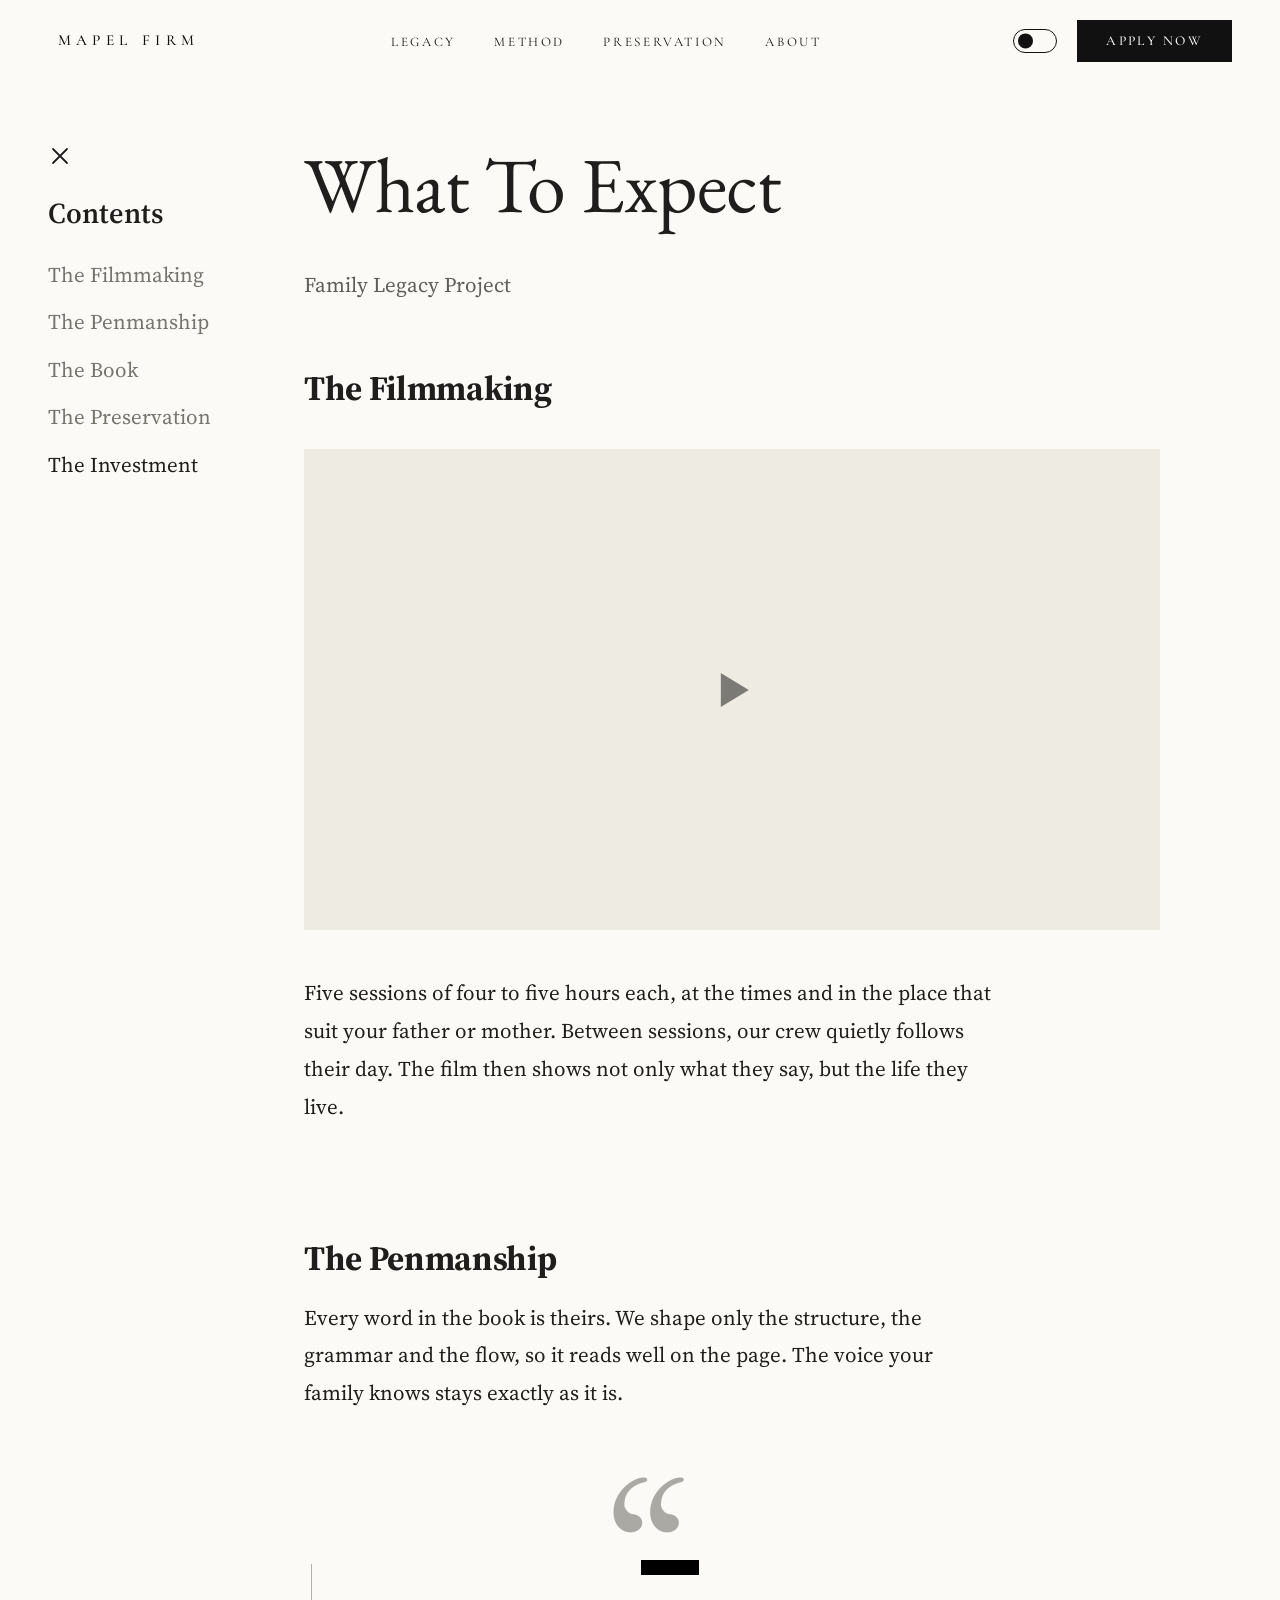
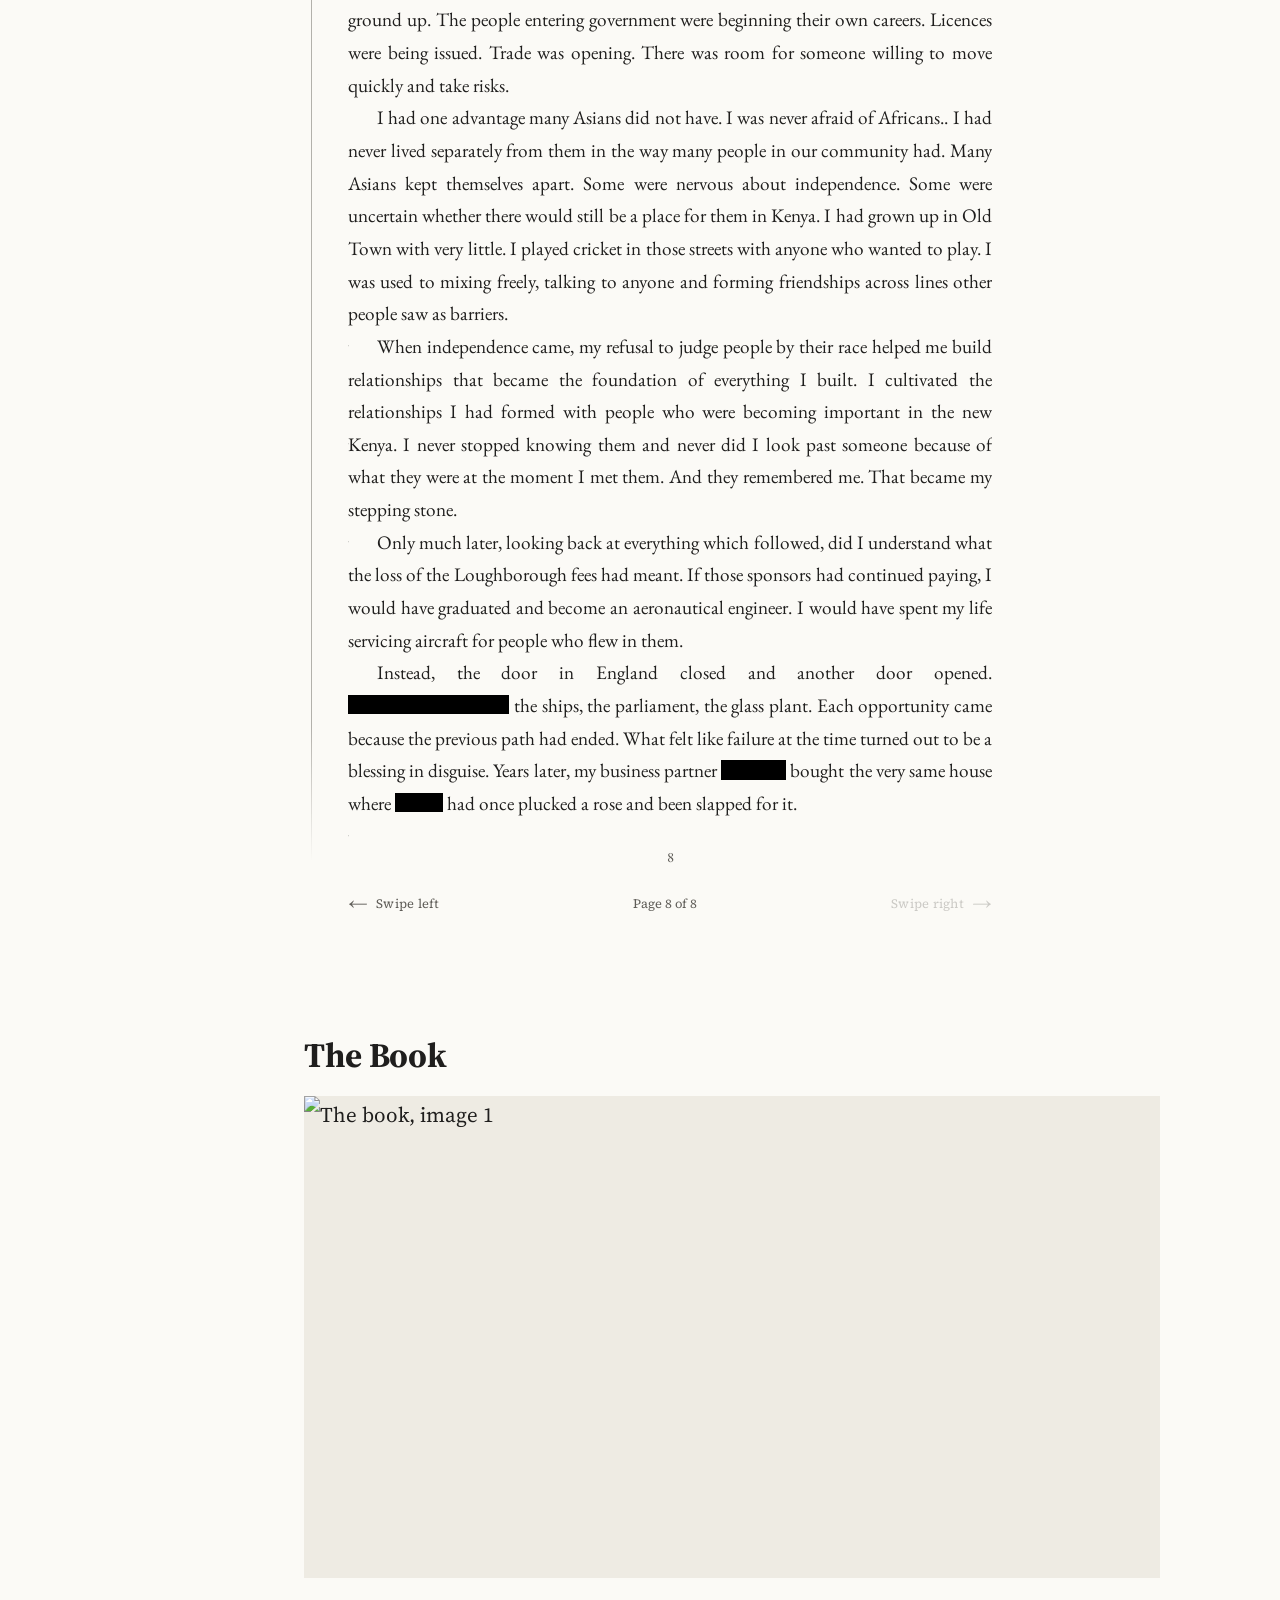
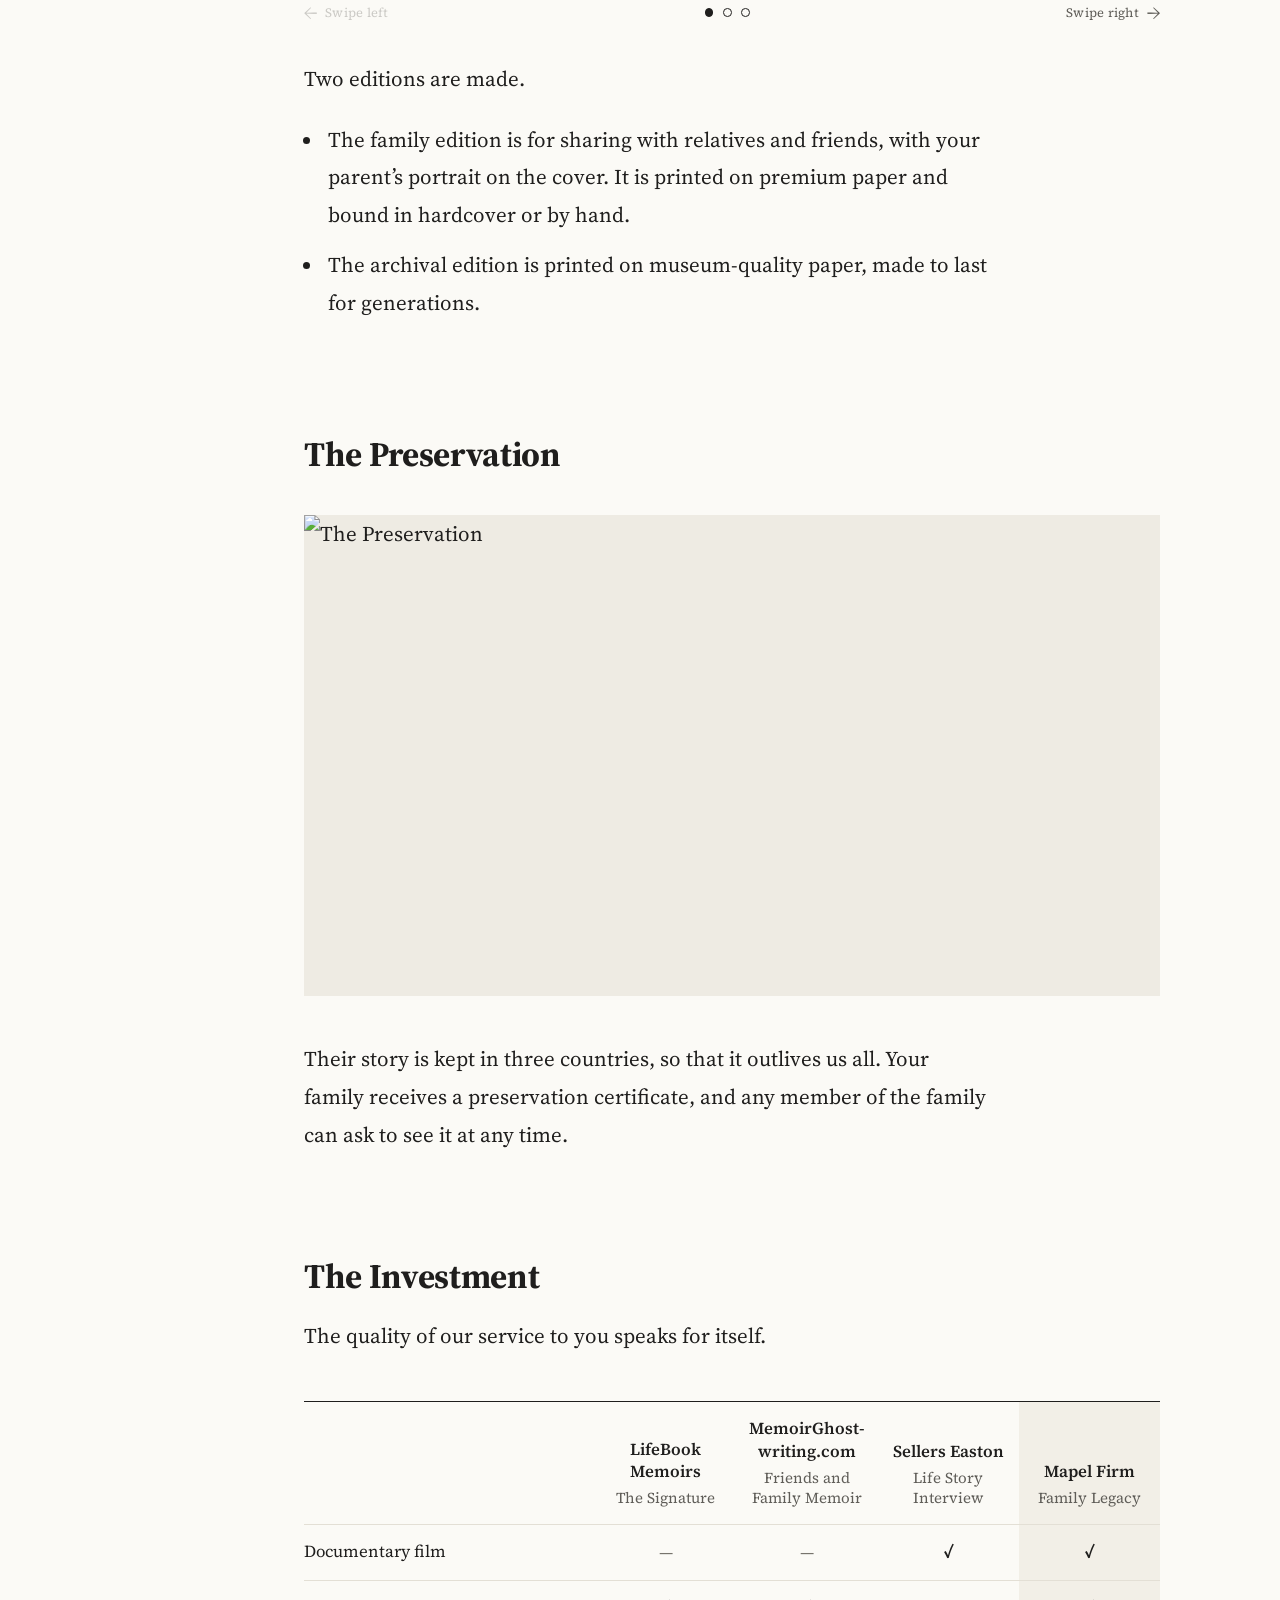
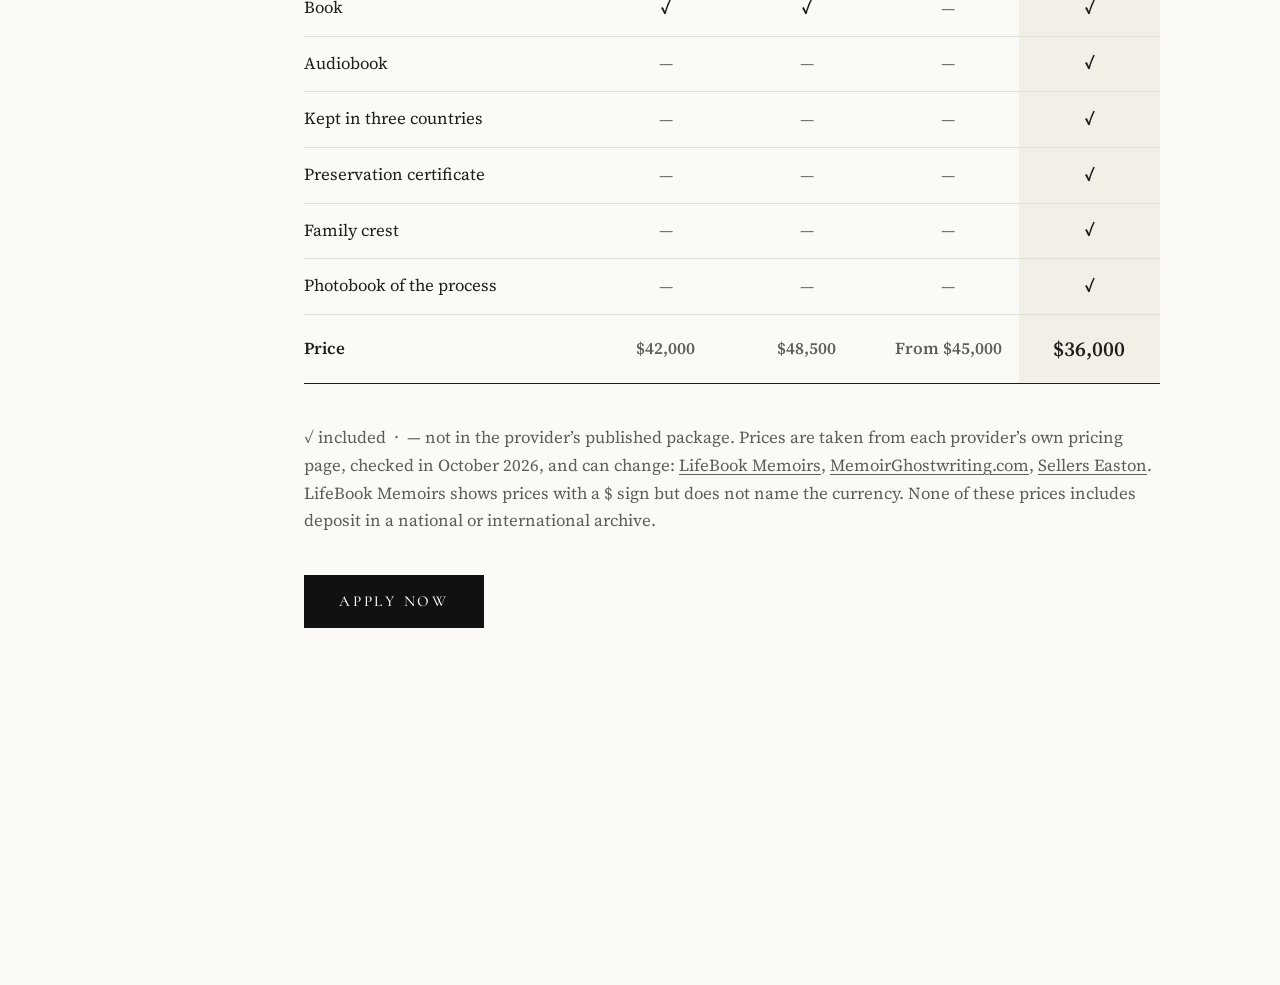
==== index.html @ c8229eea "Restore the book video carousel; move book page controls to the bottom - The Book carousel is back t" ====
<!DOCTYPE html>
<html lang="en">
<head>
<meta charset="UTF-8">
<meta name="viewport" content="width=device-width, initial-scale=1.0, viewport-fit=cover">
<title>Family Legacy — Mapel Firm</title>
<meta name="description" content="A book and a documentary film of your parent's life, in their own words, preserved in three countries.">
<link rel="stylesheet" href="styles.css">
</head>
<body>
<!-- Generated from custom-block.html by build.py. Edit that file, not this one. -->
<!-- ============================================================
     MAPEL FIRM — Family Legacy landing page
     HTML + JS block for GoHighLevel
     Paste this entire file into a Custom Code / Custom HTML element.
     The matching CSS lives in styles.css — paste that into
     Page Settings → Custom CSS first.
     ============================================================ -->

<!-- Google Fonts (safe to leave here; GHL will dedupe if already loaded) -->
<link rel="preconnect" href="https://fonts.googleapis.com">
<link rel="preconnect" href="https://fonts.gstatic.com" crossorigin>
<link href="https://fonts.googleapis.com/css2?family=EB+Garamond:ital,wght@0,400;0,500;1,400&family=Cormorant+Garamond:ital,wght@0,300;0,400;0,500;1,300;1,400&family=Source+Serif+4:ital,opsz,wght@0,8..60,400;0,8..60,600;0,8..60,700;1,8..60,400&display=swap" rel="stylesheet">

<!-- NAVIGATION (same as mapelfirm.com, plus the theme switch) -->
<nav id="siteNav">
  <a href="https://mapelfirm.com" class="nav-logo" style="display:inline-flex;align-items:center;gap:.6rem;flex-wrap:nowrap;">
    <img src="https://assets.cdn.filesafe.space/O8TpO01I8Hm4a859zZMa/media/69ee1028717d5dd4e1182e67.png" alt="" class="nav-logo-img" aria-hidden="true" style="height:32px;width:auto;max-width:110px;display:inline-block;vertical-align:middle;object-fit:contain;flex-shrink:0;">
    <span class="nav-logo-text">MAPEL FIRM</span>
  </a>
  <ul class="nav-links">
    <li><a href="https://mapelfirm.com/#legacy">Legacy</a></li>
    <li><a href="https://mapelfirm.com/#method">Method</a></li>
    <li><a href="https://mapelfirm.com/#preservation">Preservation</a></li>
    <li><a href="https://mapelfirm.com/#founder">About</a></li>
  </ul>
  <div class="nav-right">
    <button class="theme-switch" type="button" role="switch" aria-checked="false" aria-label="Dark theme">
      <span class="theme-switch-knob"></span>
    </button>
    <a href="https://mapelfirm.com/application-form-page" target="_blank" rel="noopener noreferrer" class="nav-cta">Apply Now</a>
    <button class="nav-toggle" aria-label="Open menu" aria-expanded="false" aria-controls="mobileMenu">
      <span></span><span></span><span></span>
    </button>
  </div>
</nav>

<!-- MOBILE MENU -->
<div class="mobile-menu" id="mobileMenu" aria-hidden="true">
  <ul>
    <li><a href="https://mapelfirm.com/#legacy">Legacy</a></li>
    <li><a href="https://mapelfirm.com/#method">Method</a></li>
    <li><a href="https://mapelfirm.com/#preservation">Preservation</a></li>
    <li><a href="https://mapelfirm.com/#founder">About</a></li>
    <li><a href="https://mapelfirm.com/application-form-page" target="_blank" rel="noopener noreferrer" class="mobile-cta">Apply Now</a></li>
  </ul>
</div>

<div class="lc-page" id="lcTop">

  <div class="lc-layout">

    <!-- CONTENTS SIDEBAR -->
    <aside class="lc-contents" aria-label="Contents">
      <button class="lc-contents-toggle" type="button" aria-expanded="true" aria-controls="lcContentsList" aria-label="Hide contents">
        <svg class="lc-icon-close" viewBox="0 0 24 24" aria-hidden="true"><path d="M5 5l14 14M19 5L5 19"/></svg>
        <svg class="lc-icon-menu" viewBox="0 0 24 24" aria-hidden="true"><path d="M4 7h16M4 12h16M4 17h16"/></svg>
      </button>
      <div class="lc-contents-list" id="lcContentsList">
      <p class="lc-contents-title">Contents</p>
      <ul>
        <li><a href="#filmmaking">The Filmmaking</a></li>
        <li><a href="#penmanship">The Penmanship</a></li>
        <li><a href="#book">The Book</a></li>
        <li><a href="#preservation-section">The Preservation</a></li>
        <li><a href="#investment">The Investment</a></li>
      </ul>
      </div>
    </aside>

    <main class="lc-article">

      <h1 class="lc-title">What To Expect</h1>
      <p class="lc-meta">Family Legacy Project</p>

      <!-- 1. LANDSCAPE VIDEO (placeholder until the film is ready) -->
      <section class="lc-section" id="filmmaking">
        <h2>The Filmmaking</h2>
        <div class="lc-frame lc-frame-landscape lc-wide">
          <span class="lc-play" aria-hidden="true"></span>
        </div>
        <p>Five sessions of four to five hours each, at the times and in the place that suit your father or mother. Between sessions, our crew quietly follows their day. The film then shows not only what they say, but the life they live.</p>
      </section>

      <!-- 2. TEXT -->
      <section class="lc-section" id="penmanship">
        <h2>The Penmanship</h2>
        <p>Every word in the book is theirs. We shape only the structure, the grammar and the flow, so it reads well on the page. The voice your family knows stays exactly as it is.</p>

        <!-- Sample pages from a book, one page at a time. Names are empty black boxes; the names are not in this file. -->
        <div class="lc-book lc-carousel" aria-roledescription="carousel" aria-label="Sample pages from a book">
          <p class="lc-book-quote" aria-hidden="true">&ldquo;</p>
          <div class="lc-book-viewport">
            <div class="lc-carousel-track lc-book-track" tabindex="0">
              <div class="lc-book-page">
                <h4>Old Town, Mombasa</h4>
                <p class="lc-cont">My uncle&rsquo;s house was in Old Town, next to the old harbour. His children, my mother and my brother <span class="lc-redacted" style="width:2.5em" aria-label="Redacted"></span> and my two sisters <span class="lc-redacted" style="width:2.5em" aria-label="Redacted"></span> and <span class="lc-redacted" style="width:3.0em" aria-label="Redacted"></span>, his other sister who had been divorced and came with her own child. I don&rsquo;t know the exact count on any given day because it shifted. Eleven children I remember, in a house built for fewer. There were four of us in one room with two bunk beds. His two sons, my brother, and me. The room was so tiny, you turned in the bed at night and knew someone was beside you or above you.</p>
                <p>My uncle was very generous. Although he treated his children and us the same, there were difficulties. I won&rsquo;t say there were no difficulties. When you have eleven children in a small house, there are complications. He was very, very strict about prayers. He had a cane and if he caned you, it left a mark on your hand. Every morning before Fajr he would walk through and call our names. He would pass again on his way to the mosque and call them a second time. If you were not up, the next thing was kiboko. That is how he made sure we prayed. And he instilled in me the religious values I have carried my whole life.</p>
                <p>After he disciplined you, he would give you chocolate. That one bar of chocolate would be shared among eight children. You took your portion and you were grateful. When you have grown up sharing one piece of chocolate eight ways, you carry that with you. You know what it means to take your small piece and be satisfied. That is something you cannot learn any other way.</p>
                <p>My mother had nothing except her will to fight and she fought for us. When the doctor prescribed a tablet, she would take half. She would split it with her fingers and take one half and save the other for later. The whole tablet cost more than she could spend in one day.</p>
                <p>I was admitted to Kaloleni Primary School at around the age of six, not long after we came back from Somalia. In those days there was no nursery, no kindergarten, nothing before Standard One. You reached the right age and you started school.</p>
                <p>The school fees at Kaloleni were eleven shillings for primary, thirty-two or thirty-three for secondary. The fee was okay. What was not okay was everything around the fee. I left the house at quarter to seven every morning and walked from Old Town all the way to Kaloleni.</p>
                <p class="lc-book-folio">1</p>
              </div>
              <div class="lc-book-page">
                <p class="lc-book-running"><span class="lc-redacted" style="width:4em" aria-label="Redacted"></span></p>
                <p class="lc-cont">Some days I would not come home for lunch because the distance was too much. On those days my mother came to school herself with whatever she had brought, and she would sit there and make sure I ate.</p>
                <p>A penny in the morning. Five cents in the afternoon. At that time a penny bought you a bowl of potatoes and crisps from the small vendors near school. Bread was sixty cents a kilo and meat was one shilling fifty. From the age of four until I became a partner at <span class="lc-redacted" style="width:4.3em" aria-label="Redacted"></span> and Company, life was very, very tough. I don&rsquo;t pray for anybody to live a life like that. But it was my life. And the living of it instilled things in me that nothing else could have put there.</p>
                <p>There was a teacher at Kaloleni called Mr. <span class="lc-redacted" style="width:6.6em" aria-label="Redacted"></span>. He was a Goan man. My mother went to him when I was in Standard Seven. She spoke to him and told him that I was her only son and she depended on me. Hearing those words from my mother made Mr. <span class="lc-redacted" style="width:3.9em" aria-label="Redacted"></span> feel pity for her. From that day he made sure I studied. He checked on me, he followed up, he kept the teachers paying attention to me. He took on something that no school structure required of him.</p>
                <p>I was a very, very naughty child. Super naughty. My mother always believed my brother would do everything because he was calm and steady. I was neither calm nor steady about anything. As it turned out, she was right about the child I was, but wrong about what it meant. I have found that, more often than not, the naughty and rebellious child becomes the one who builds something in life. The calm child studies, becomes a doctor or an engineer, gets a good job and follows the system. The rebellious child looks at the system and wants to change it. Sometimes, the qualities that make a child difficult to manage are the same qualities that later make him willing to take risks, challenge what exists and build something of his own.</p>
                <p>One afternoon coming from school I passed a man carrying his tray of mandazis on his head. I knocked it down. The tray, the mandazis, everything fell on the ground. He got angry and we fought, right there in the road. In our community at that time, any elder in the street had authority over you. If you misbehaved in front of someone your father&rsquo;s age, they dealt with you on the spot. And if you were foolish enough to go home afterward and report what had happened, your parents would beat you a second time for whatever you had done to deserve the first.</p>
                <p>The child who told his mother a stranger had slapped him was confessing to a crime. Every adult in the street was responsible for every child in the street. Children belonged to the whole community, not just to their own households. That was not a rule that was written down anywhere. It was simply how the community understood itself.</p>
                <p>We swam at Fort Jesus, in the channel off the old fortifications. My mother absolutely forbade it. Her method for catching us was simple. She would take your arm and lick the skin. If she tasted salt, she would smear soap on your face and scold you. She did not beat me</p>
                <p class="lc-book-folio">2</p>
              </div>
              <div class="lc-book-page">
                <p class="lc-book-running">Fatherless</p>
                <p class="lc-cont">for it because I was grown enough by then. But the scolding was its own thing. I went back every time. The sea was there and we were young.</p>
                <p>School ran from eight to twelve, then one-thirty to four. After four we played cricket with a tennis ball in whatever open space we could find. We rolled toy wheels made from bicycle spokes through the streets of Old Town, steering them with a wire hook. We invented what we needed. Nothing was provided but life was easy in that way. We didn&rsquo;t have money. But we had mother nature, friendships and we were creative.</p>
                <p>One afternoon the tennis ball rolled into a gap below the level of the street, between old buildings. I climbed down to get it. Above me a heavy steel boulder slipped. Someone shouted my name and I moved on instinct. The boulder passed directly over the place where I had been standing. It struck the boy below me and broke his leg. I climbed back up with the ball in my hand, breathing heavily and still trying to understand what had happened.</p>
                <p>I have thought about that afternoon many times since. A heart attack came later. Then there was the ship off Mogadishu with 1,257 people aboard. Later still, there was the hospital in Dubai, when the oxygen failed on the monitor. But Old Town and the cricket ball came first. That was the first time I survived something that could have killed me.</p>
                <p>I started smoking at Kaloleni, in Standard Seven. We kept a packet of cigarettes and a matchbox hidden in a hollow in a tree near the school. During break we would go to the tree and smoke. It was a trend among men at that time. You were considered a mature man if you smoked. So, everybody smoked and nobody told us it was dangerous.</p>
                <p>One evening my uncle sent me to buy cigarettes for him. Walking home in the dark with the packet, I lit one for myself. Then I saw him coming toward me on the road. I pushed the lit cigarette into my trouser pocket. It burned through the fabric and into my thigh. I held myself completely still as it burned me. That was my only option at that time because the alternative was revealing what I had been doing to a man who still had the cane. I still carry the cigarette burn mark on my thigh.</p>
                <p>Our community in those years was not kind to poverty. My mother was a widow in her brother&rsquo;s house with four children and nothing of her own. The community treated her accordingly. They looked through her. When you have nothing, people are very busy. They do not have time for you. When I became prosperous it changed. Quickly, and completely, all of a sudden people had time. They sent salaams. They asked after her health. They gave her regards to pass to her son.</p>
                <p>My mother received all of it and said nothing impolite. But someone asked her one day how she passed on all these regards that were now coming through her. She said:</p>
                <blockquote>&ldquo;When I go home, I will tell the safe, so-and-so has given you regards. Because I am the same lady you used to ignore.&rdquo;</blockquote>
                <p class="lc-book-folio">3</p>
              </div>
              <div class="lc-book-page">
                <p class="lc-book-running"><span class="lc-redacted" style="width:4em" aria-label="Redacted"></span></p>
                <p>In other words, she passed their regards to the money in the safe in my house. She knew that was what their regards were for. That was <span class="lc-redacted" style="width:4.3em" aria-label="Redacted"></span>. She chose her words carefully, but she never became bitter about how they had treated her.</p>
                <p>I sat the Standard Eight examinations and the results gave me a choice. Three secondary schools. Technical High School, Allidina Visram, MIOME — the Mombasa Institute of Muslim Education. Allidina was the best school at that time and my marks had earned it.</p>
                <p>I walked to school every morning at quarter to seven. I had managed on a penny and five cents a day. I had gotten into fights at the roadside. I had taken a burning cigarette into my pocket rather than be seen by my uncle. And I had passed. My mother had stood before <span class="lc-redacted" style="width:6.6em" aria-label="Redacted"></span> and told him I was her only son and she depended on me. She said it because it was true and because it was the only resource she had. She was building my education one conversation at a time. One half-tablet at a time. Because the money was not there to build it any other way. I did not disappoint her. I have tried, across everything that came after, not to.</p>
                <h4>Allidina and London</h4>
                <p class="lc-cont">Allidina was the best school in Mombasa at the time. The teachers in those days were expatriates. The principal was Mr. <span class="lc-redacted" style="width:2.5em" aria-label="Redacted"></span> and when he retired, Mr. <span class="lc-redacted" style="width:3.4em" aria-label="Redacted"></span> took over. We joined secondary school when we were teanagers and by the time we reached Form Six, we looked like full grown men. When the Form One students arrived, we looked at them and saw small children.</p>
                <p>I borrowed books throughout my secondary school because my mother could not afford to buy them. I always returned them carefully as they were not mine to damage. Maths was easy for me. It had always been easy. Even now, at this age, I am good with numbers. I can look at a calculation, a quotation, a column of figures, and know before I have finished reading it that something is wrong. I send it back and say, &ldquo;Go and check this. Something is wrong here.&rdquo; That instinct started when I was young and stayed with me. Physics was different. Science had defeated me throughout my primary school. I never found my way into it. English was fine. Biology was fine. But Physics was where I struggled.</p>
                <p>We were also extremely naughty at Allidina. During break, we would go to an Arab shop near the school. That was where the smoking happened. I had started at Kaloleni with a packet hidden in a tree. By the time I reached Allidina, the habit was firmly established.</p>
                <p>There was a boy in our group called <span class="lc-redacted" style="width:3.9em" aria-label="Redacted"></span> who had a reputation for being the most mischievous. A real troublemaker. One day the teacher called <span class="lc-redacted" style="width:2.1em" aria-label="Redacted"></span> and frisked him, reaching into <span class="lc-redacted" style="width:2.1em" aria-label="Redacted"></span>&rsquo;s short pants pocket to look for cigarettes or a matchbox. The teacher&rsquo;s hand went in and came out empty on the other side. <span class="lc-redacted" style="width:2.1em" aria-label="Redacted"></span> had cut the bottom of his school shorts</p>
                <p class="lc-book-folio">4</p>
              </div>
              <div class="lc-book-page">
                <p class="lc-book-running">Fatherless</p>
                <p class="lc-cont">pocket open. Clean hands, no evidence. <span class="lc-redacted" style="width:2.1em" aria-label="Redacted"></span> went on to represent East Africa in cricket, one of the best they ever produced.</p>
                <p>When I was in Form Two, I came to school one day and found a new sports teacher had been posted to Allidina. His name was <span class="lc-redacted" style="width:6.6em" aria-label="Redacted"></span>. The same man. The Goan teacher from Kaloleni Primary School. Of all the schools in Mombasa the transfer order might have sent him to, he had been sent to mine. And just as he had done at Kaloleni, he started watching over me again. He kept the teachers paying attention to me. He made sure I did not fall behind. I have never found a satisfying explanation for that except that it was all by destiny.</p>
                <p>When the Form Four results came, my uncle did not believe them. I had not studied particularly hard. I sat the examinations and wrote what I knew. The marks came back as first-grade marks, but the certificate showed a second grade. This was because there was a rule at the time. If you had a credit in English rather than a distinction, you could not receive a first grade, regardless of how well you had done in the other subjects. My English was a credit so the certificate showed a second grade.</p>
                <p>Of all the marks I scored in each subject, the Gujarati result remains a mystery to me. I could neither speak Gujarati nor write it. It was not a language I used in daily life. I sat the examination and came back with a distinction. My own feeling was that the examiner must have been a British expatriate, someone who could mark the paper for structure and form without knowing the language himself. If someone who truly knew Gujarati had read my answers, there was no way I would have received a distinction.</p>
                <p>My uncle had promised that if I passed, he would send me to do my higher education in the United Kingdom. He was a perfect gentleman, the results were in front of him, and he kept his word. Around the same time, two of my friends joined the Kenya Air Force. One was <span class="lc-redacted" style="width:6.2em" aria-label="Redacted"></span>. <span class="lc-redacted" style="width:3.0em" aria-label="Redacted"></span> went on to hold a senior position in the Air Force before he retired. We had talked about joining together and it was a serious consideration at the time. But my uncle had made his promise, and I had already made a promise to myself that I wanted London.</p>
                <p>I had grown up watching aircraft, and the idea of aeronautical engineering had taken hold of me. A well-paying job meant security for my family, for my mother, my sisters and my brother. So when <span class="lc-redacted" style="width:3.0em" aria-label="Redacted"></span> and the others went one way, I went the other.</p>
                <p>I was admitted to Loughborough College of Technology. In 1963, I left Mombasa. London at the time was a different place from the London we know now. When we arrived, some people thought we were coming from the jungle. They seemed to believe Africa meant animals everywhere and people living in the bush. That was the Africa they had read and heard about from their countrymen.</p>
                <p>I had grown up in Mombasa. It was very beautiful in those days. A harbour city with centuries of trade linking it to India, Arabia and the East African coast. Monsoon winds had</p>
                <p class="lc-book-folio">5</p>
              </div>
              <div class="lc-book-page">
                <p class="lc-book-running"><span class="lc-redacted" style="width:4em" aria-label="Redacted"></span></p>
                <p class="lc-cont">been carrying ships, merchants and languages into Mombasa for centuries. None of that was visible to the people who looked at us that way.</p>
                <p>At Loughborough, my fees were being paid by three or four people from Kenya. Some contributed about £25 a month, others £31. My uncle had found them. They were people willing to sponsor a boy from Mombasa who had the marks and needed the opportunity to continue his education. For the first time, the future seemed to be opening up before me.</p>
                <p>However, it wasn&rsquo;t long before my dream of becoming an aeronautical engineer came to an abrupt end. Six or eight months into my course, two of my sponsors withdrew their support. When the money stopped, so did the course. There was nothing my uncle could do, and there was surely nothing I could do. The opportunity that had brought me to Loughborough was simply no longer there and I had to accept it and move on. I dropped out of college. While my classmates attended lectures and learned about aeroplanes, I stayed in London and found whatever work I could.</p>
                <p>I worked in a paint factory, mixing colours, carrying drums and breathing fumes all day in a building that smelled of paint from morning to night. It was the kind of work that left colors on your skin that washing could not fully remove. I worked as a waiter in a chain restaurant. You learned quickly what six pence looked like when a customer slid it across the table and felt generous about tipping it to you. In Mombasa, you could buy Kahawa, five cups for ten cents. But in London, things were different. Breakfast was bread and tea. One piece of meat and one potato for lunch.</p>
                <p>On Sundays, I worked at a grocery called LA India. I handled deliveries, loaded food and took orders to people&rsquo;s houses around the neighbourhood. Sunday was my best payment of the week. I was staying in Forest Gate. On Saturdays and Sundays, east of the station, there was a bazaar street where people sold second-hand clothes. Shirts, jackets and trousers had been worn and washed so many times the labels had faded. Rael Brook and other brands were there at prices we could afford.</p>
                <p>Three of us pooled £500 and bought a Mini Minor. Five hundred pounds represented months of paint factories, six-pence tips and Sunday deliveries. None of us could have bought the car alone. In order to decide who would use the car on a given day, we each wrote our name on a separate piece of paper, folded the three slips, mixed them up and drew one. Whoever picked his own name got the car for the day.</p>
                <p>There was a racial integration organisation in London at the time. Although I am not completely certain of the name. I joined it and became active. It brought me together with people who were thinking about the same questions I was thinking about. What did it mean to be here? What future was available to us? When I looked at the situation honestly, the answer was not encouraging.</p>
                <p class="lc-book-folio">6</p>
              </div>
              <div class="lc-book-page">
                <p class="lc-book-running">Fatherless</p>
                <p>When India became independent in 1947, Indians living in Kenya faced a choice. Those who did not take Indian or Pakistani citizenship became, under the British Nationality Act of 1948, Citizens of the United Kingdom and Colonies by Naturalization. They received full British passports. In 1954, my mother registered herself and all four of us children under the law. So I arrived in England holding a document which said, in its quiet official way, that I belonged there as much as anyone else.</p>
                <p>But I held a Form Six certificate and nothing beyond it. With a Form Six certificate in England in those years, odd jobs were what was available. Without further qualifications, there was no other door. And the money for those qualifications had now disappeared. I had thought about the idea of building my life in the UK but after about two years of deep struggle, I decided to come back home. There was no future for me in London and nothing was keeping me there.</p>
                <p>When I came back home, I joined my uncle&rsquo;s business. There was no other alternative. With my qualifications, I could not find better employment. My uncle put me on a salary of one or two hundred shillings a month. I was living hand to mouth and could barely afford anything. There were days when I had to beg people for cigarettes because I did not have the money to buy my own.</p>
                <p>My mother was still in the same house. She was still poor and dependent. I was her hope, the son she had walked to school to bring food to, the boy Mr. <span class="lc-redacted" style="width:3.9em" aria-label="Redacted"></span> had watched over twice. I had gone to London to become an aeronautical engineer and came back with nothing but second-hand shirts from Forest Gate to show for.</p>
                <p>I knew I had to become something. I did not yet know how. It was during this period of struggle, back in Mombasa and working for my uncle that I learned what had happened to my brother. He was visiting a relative whose garden was full of roses. He reached out and picked one. Someone from the house saw him and slapped him for taking it. When this incident happened, it turned the small spark of ambition I carried inside me into a burning determination. I said to myself,</p>
                <blockquote>&ldquo;To hell with it! This is enough! I can&rsquo;t continue to live like this anymore.&rdquo;</blockquote>
                <p>It was not about the slap but everything contained in it. What we were to those people. What they thought we would remain. My brother standing in that garden, the son of a widow, without a father and without a family name they respected. That was what they saw when they looked at him. Something settled in me then and never moved again.</p>
                <p>Kenya had become independent in 1963. From inside the country, independence meant everything was being remade. The population was fourteen or fifteen million and life was manageable. There were no matatus yet. The matatu was still years away, its name eventually coming from the three pennies it once charged. The government was being built from the</p>
                <p class="lc-book-folio">7</p>
              </div>
              <div class="lc-book-page">
                <p class="lc-book-running"><span class="lc-redacted" style="width:4em" aria-label="Redacted"></span></p>
                <p class="lc-cont">ground up. The people entering government were beginning their own careers. Licences were being issued. Trade was opening. There was room for someone willing to move quickly and take risks.</p>
                <p>I had one advantage many Asians did not have. I was never afraid of Africans.. I had never lived separately from them in the way many people in our community had. Many Asians kept themselves apart. Some were nervous about independence. Some were uncertain whether there would still be a place for them in Kenya. I had grown up in Old Town with very little. I played cricket in those streets with anyone who wanted to play. I was used to mixing freely, talking to anyone and forming friendships across lines other people saw as barriers.</p>
                <p>When independence came, my refusal to judge people by their race helped me build relationships that became the foundation of everything I built. I cultivated the relationships I had formed with people who were becoming important in the new Kenya. I never stopped knowing them and never did I look past someone because of what they were at the moment I met them. And they remembered me. That became my stepping stone.</p>
                <p>Only much later, looking back at everything which followed, did I understand what the loss of the Loughborough fees had meant. If those sponsors had continued paying, I would have graduated and become an aeronautical engineer. I would have spent my life servicing aircraft for people who flew in them.</p>
                <p>Instead, the door in England closed and another door opened. <span class="lc-redacted" style="width:8.4em" aria-label="Redacted"></span> the ships, the parliament, the glass plant. Each opportunity came because the previous path had ended. What felt like failure at the time turned out to be a blessing in disguise. Years later, my business partner <span class="lc-redacted" style="width:3.4em" aria-label="Redacted"></span> bought the very same house where <span class="lc-redacted" style="width:2.5em" aria-label="Redacted"></span> had once plucked a rose and been slapped for it.</p>
                <p class="lc-book-folio">8</p>
              </div>
            </div>
          </div>
          <div class="lc-carousel-controls">
            <button class="lc-carousel-arrow" type="button" data-dir="-1" aria-label="Previous page">&#8592; <span>Swipe left</span></button>
            <span class="lc-carousel-count" aria-live="polite"></span>
            <button class="lc-carousel-arrow" type="button" data-dir="1" aria-label="Next page"><span>Swipe right</span> &#8594;</button>
          </div>
        </div>
      </section>

      <!-- 3. LANDSCAPE CAROUSEL: two images, then the book video -->
      <section class="lc-section" id="book">
        <h2>The Book</h2>
        <div class="lc-carousel lc-wide" aria-roledescription="carousel" aria-label="The Book">
          <div class="lc-carousel-track" tabindex="0">
            <div class="lc-carousel-slide lc-frame" aria-roledescription="slide" aria-label="Image, 1 of 3">
              <img src="https://assets.cdn.filesafe.space/O8TpO01I8Hm4a859zZMa/media/6ad8962f3370ffeff5525cb1.jpg" alt="The book, image 1">
            </div>
            <div class="lc-carousel-slide lc-frame" aria-roledescription="slide" aria-label="Image, 2 of 3">
              <img src="https://assets.cdn.filesafe.space/O8TpO01I8Hm4a859zZMa/media/6ad8962f436f78fefbdcc188.jpg" alt="The book, image 2" loading="lazy">
            </div>
            <div class="lc-carousel-slide lc-frame" aria-roledescription="slide" aria-label="Video, 3 of 3">
              <video controls playsinline preload="metadata" poster="https://assets.cdn.filesafe.space/O8TpO01I8Hm4a859zZMa/media/6ad8962f3370ffeff5525cb1.jpg" src="https://assets.cdn.filesafe.space/O8TpO01I8Hm4a859zZMa/media/6ad896fbf9a985d42c592b8c.mp4"></video>
            </div>
          </div>
          <div class="lc-carousel-controls">
            <button class="lc-carousel-arrow" type="button" data-dir="-1" aria-label="Previous slide">&#8592; <span>Swipe left</span></button>
            <div class="lc-carousel-dots" role="tablist" aria-label="Choose slide"></div>
            <button class="lc-carousel-arrow" type="button" data-dir="1" aria-label="Next slide"><span>Swipe right</span> &#8594;</button>
          </div>
        </div>
        <p>Two editions are made.</p>
        <ul>
          <li>The family edition is for sharing with relatives and friends, with your parent&rsquo;s portrait on the cover. It is printed on premium paper and bound in hardcover or by hand.</li>
          <li>The archival edition is printed on museum-quality paper, made to last for generations.</li>
        </ul>
      </section>

      <!-- 4. IMAGE (placeholder) -->
      <section class="lc-section" id="preservation-section">
        <h2>The Preservation</h2>
        <figure class="lc-photo lc-wide">
          <img src="https://assets.cdn.filesafe.space/O8TpO01I8Hm4a859zZMa/media/6ad8c8d33be7ffaf0d499fcc.png" alt="The Preservation" loading="lazy">
        </figure>
        <p>Their story is kept in three countries, so that it outlives us all. Your family receives a preservation certificate, and any member of the family can ask to see it at any time.</p>
      </section>

    </main>
  </div>

  <!-- PRICING: our package and theirs, side by side -->
  <section class="lc-pricing" id="investment">
    <div class="lc-pricing-head">
      <h2>The Investment</h2>
      <p>The quality of our service to you speaks for itself.</p>

      <div class="lc-compare-scroll" tabindex="0" role="region" aria-label="Price comparison">
        <table class="lc-compare">
          <thead>
            <tr>
              <td></td>
              <th scope="col">LifeBook Memoirs<span>The Signature</span></th>
              <th scope="col">Memoir&shy;Ghost&shy;writing<wbr>.com<span>Friends and Family Memoir</span></th>
              <th scope="col">Sellers Easton<span>Life Story Interview</span></th>
              <th scope="col" class="lc-ours">Mapel Firm<span>Family Legacy</span></th>
            </tr>
          </thead>
          <tbody>
            <tr>
              <th scope="row">Documentary film</th>
              <td class="lc-no">Not included</td>
              <td class="lc-no">Not included</td>
              <td class="lc-yes">Included</td>
              <td class="lc-yes lc-ours">Included</td>
            </tr>
            <tr>
              <th scope="row">Book</th>
              <td class="lc-yes">Included</td>
              <td class="lc-yes">Included</td>
              <td class="lc-no">Not included</td>
              <td class="lc-yes lc-ours">Included</td>
            </tr>
            <tr>
              <th scope="row">Audiobook</th>
              <td class="lc-no">Not included</td>
              <td class="lc-no">Not included</td>
              <td class="lc-no">Not included</td>
              <td class="lc-yes lc-ours">Included</td>
            </tr>
            <tr>
              <th scope="row">Kept in three countries</th>
              <td class="lc-no">Not included</td>
              <td class="lc-no">Not included</td>
              <td class="lc-no">Not included</td>
              <td class="lc-yes lc-ours">Included</td>
            </tr>
            <tr>
              <th scope="row">Preservation certificate</th>
              <td class="lc-no">Not included</td>
              <td class="lc-no">Not included</td>
              <td class="lc-no">Not included</td>
              <td class="lc-yes lc-ours">Included</td>
            </tr>
            <tr>
              <th scope="row">Family crest</th>
              <td class="lc-no">Not included</td>
              <td class="lc-no">Not included</td>
              <td class="lc-no">Not included</td>
              <td class="lc-yes lc-ours">Included</td>
            </tr>
            <tr>
              <th scope="row">Photobook of the process</th>
              <td class="lc-no">Not included</td>
              <td class="lc-no">Not included</td>
              <td class="lc-no">Not included</td>
              <td class="lc-yes lc-ours">Included</td>
            </tr>
            <tr class="lc-price-row">
              <th scope="row">Price</th>
              <td class="lc-price">$42,000</td>
              <td class="lc-price">$48,500</td>
              <td class="lc-price">From $45,000</td>
              <td class="lc-price lc-ours">$36,000</td>
            </tr>
          </tbody>
        </table>
      </div>

      <p class="lc-compare-notes">
        &#10003; included &nbsp;&middot;&nbsp; &mdash; not in the provider&rsquo;s published package.
        Prices are taken from each provider&rsquo;s own pricing page, checked in October 2026, and can change:
        <a href="https://www.lifebookmemoirs.com/pricing" target="_blank" rel="noopener noreferrer">LifeBook Memoirs</a>,
        <a href="https://www.memoirghostwriting.com/services" target="_blank" rel="noopener noreferrer">MemoirGhostwriting.com</a>,
        <a href="https://www.sellerseaston.com/frequently-asked-questions" target="_blank" rel="noopener noreferrer">Sellers Easton</a>.
        LifeBook Memoirs shows prices with a $ sign but does not name the currency. None of these prices includes deposit in a national or international archive.
      </p>

      <a class="lc-apply" href="https://mapelfirm.com/application-form-page" target="_blank" rel="noopener noreferrer">Apply Now</a>
    </div>
  </section>

</div>

<script>
(function () {
  var root = document.documentElement;
  var body = document.body;

  // ─── Theme switch (off-white by default, choice remembered) ───
  var themeSwitch = document.querySelector('.theme-switch');

  function applyTheme(theme) {
    root.setAttribute('data-lc-theme', theme);
    if (themeSwitch) themeSwitch.setAttribute('aria-checked', theme === 'dark' ? 'true' : 'false');
  }

  var saved = null;
  try { saved = localStorage.getItem('lc-theme'); } catch (e) {}
  applyTheme(saved === 'dark' ? 'dark' : 'light');

  if (themeSwitch) {
    themeSwitch.addEventListener('click', function () {
      var next = root.getAttribute('data-lc-theme') === 'dark' ? 'light' : 'dark';
      applyTheme(next);
      try { localStorage.setItem('lc-theme', next); } catch (e) {}
    });
  }

  // ─── Nav background on scroll ──────────────────────────
  var nav = document.getElementById('siteNav');
  function onScroll() {
    if (nav) nav.classList.toggle('is-scrolled', window.scrollY > 50);
  }
  window.addEventListener('scroll', onScroll, { passive: true });
  onScroll();

  // ─── Mobile menu toggle ────────────────────────────────
  var toggle = document.querySelector('.nav-toggle');
  var menu   = document.getElementById('mobileMenu');

  function closeMenu() {
    if (!toggle || !menu) return;
    toggle.setAttribute('aria-expanded', 'false');
    menu.classList.remove('is-open');
    menu.setAttribute('aria-hidden', 'true');
    body.classList.remove('menu-open');
  }

  function openMenu() {
    if (!toggle || !menu) return;
    toggle.setAttribute('aria-expanded', 'true');
    menu.classList.add('is-open');
    menu.setAttribute('aria-hidden', 'false');
    body.classList.add('menu-open');
  }

  if (toggle && menu) {
    toggle.addEventListener('click', function () {
      var isOpen = toggle.getAttribute('aria-expanded') === 'true';
      isOpen ? closeMenu() : openMenu();
    });
    menu.querySelectorAll('a').forEach(function (a) {
      a.addEventListener('click', closeMenu);
    });
    document.addEventListener('keydown', function (e) {
      if (e.key === 'Escape') closeMenu();
    });
    window.addEventListener('resize', function () {
      if (window.innerWidth > 900) closeMenu();
    });
  }

  // ─── Contents: the × hides the list, the menu icon brings it back ───
  var contentsToggle = document.querySelector('.lc-contents-toggle');
  if (contentsToggle) {
    contentsToggle.addEventListener('click', function () {
      var open = contentsToggle.getAttribute('aria-expanded') !== 'true';
      contentsToggle.setAttribute('aria-expanded', open ? 'true' : 'false');
      contentsToggle.setAttribute('aria-label', open ? 'Hide contents' : 'Show contents');
      document.querySelector('.lc-contents').classList.toggle('is-collapsed', !open);
    });
  }

  // ─── Contents: scroll to a section below the fixed nav ───
  var links = Array.prototype.slice.call(document.querySelectorAll('.lc-contents a'));

  links.forEach(function (a) {
    a.addEventListener('click', function (e) {
      var target = document.getElementById(a.getAttribute('href').slice(1));
      if (!target) return;
      e.preventDefault();
      var offset = (nav ? nav.offsetHeight : 0) + 24;
      window.scrollTo({ top: target.getBoundingClientRect().top + window.pageYOffset - offset, behavior: 'smooth' });
    });
  });

  // Darken the contents entry for the section being read
  if ('IntersectionObserver' in window) {
    var observer = new IntersectionObserver(function (entries) {
      entries.forEach(function (entry) {
        if (!entry.isIntersecting) return;
        links.forEach(function (a) {
          a.classList.toggle('is-active', a.getAttribute('href') === '#' + entry.target.id);
        });
      });
    }, { rootMargin: '-30% 0px -60% 0px' });
    links.forEach(function (a) {
      var s = document.getElementById(a.getAttribute('href').slice(1));
      if (s) observer.observe(s);
    });
  }

  // ─── Carousels: the book photos and the book pages ─────
  document.querySelectorAll('.lc-carousel').forEach(function (carousel) {
    var track = carousel.querySelector('.lc-carousel-track');
    var slides = Array.prototype.slice.call(track.children);
    var dotsWrap = carousel.querySelector('.lc-carousel-dots');
    var prevs = Array.prototype.slice.call(carousel.querySelectorAll('[data-dir="-1"]'));
    var nexts = Array.prototype.slice.call(carousel.querySelectorAll('[data-dir="1"]'));
    var count = carousel.querySelector('.lc-carousel-count');
    var isBook = carousel.classList.contains('lc-book');
    var current = 0;

    var dots = slides.map(function (slide, i) {
      var dot = document.createElement('button');
      dot.type = 'button';
      dot.className = 'lc-carousel-dot';
      dot.setAttribute('role', 'tab');
      dot.setAttribute('aria-label', 'Slide ' + (i + 1));
      dot.addEventListener('click', function () { goTo(i); });
      if (dotsWrap) dotsWrap.appendChild(dot);
      return dot;
    });

    function goTo(i) {
      i = Math.max(0, Math.min(slides.length - 1, i));
      track.scrollTo({ left: i * track.clientWidth, behavior: 'smooth' });
      // A book page is taller than the screen, so bring the reader back to its top
      if (isBook) {
        var offset = (nav ? nav.offsetHeight : 0) + 16;
        var top = carousel.getBoundingClientRect().top;
        if (top < offset) window.scrollTo({ top: top + window.pageYOffset - offset, behavior: 'smooth' });
      }
    }

    function update() {
      var shown = Math.round(track.scrollLeft / track.clientWidth);
      if (shown !== current) {
        var playing = slides[current] && slides[current].querySelector('video');
        if (playing && !playing.paused) playing.pause();
      }
      current = shown;
      dots.forEach(function (d, j) { d.setAttribute('aria-selected', j === current ? 'true' : 'false'); });
      prevs.forEach(function (b) { b.disabled = current === 0; });
      nexts.forEach(function (b) { b.disabled = current === slides.length - 1; });
      if (count) count.textContent = 'Page ' + (current + 1) + ' of ' + slides.length;
      // Size the book to the page in view so a short page leaves no gap
      if (isBook && slides[current]) track.style.height = slides[current].offsetHeight + 'px';
    }

    prevs.forEach(function (b) { b.addEventListener('click', function () { goTo(current - 1); }); });
    nexts.forEach(function (b) { b.addEventListener('click', function () { goTo(current + 1); }); });
    track.addEventListener('keydown', function (e) {
      if (e.key === 'ArrowLeft') { e.preventDefault(); goTo(current - 1); }
      if (e.key === 'ArrowRight') { e.preventDefault(); goTo(current + 1); }
    });

    var ticking = false;
    track.addEventListener('scroll', function () {
      if (ticking) return;
      ticking = true;
      requestAnimationFrame(function () { update(); ticking = false; });
    });
    window.addEventListener('resize', update);
    update();
  });
})();
</script>
</body>
</html>
---- styles.css ----
/* ============================================================
   MAPEL FIRM — Family Legacy landing page
   Paste this entire file into GoHighLevel:
   Page Settings → Custom CSS
   The nav rules match mapelfirm.com (Legacy-Codex styles.css).
   ============================================================ */

*, *::before, *::after {
    box-sizing: border-box;
    margin: 0;
    padding: 0;
}

/* Off-white theme (default) */
:root,
:root[data-lc-theme="light"] {
    --lc-bg: #FBFAF6;
    --lc-text: #1F1E1D;
    --lc-muted: #5F5D58;
    --lc-faint: #77746D;
    --lc-line: #E3DFD5;
    --lc-frame: #EEEBE3;
    --lc-highlight: #F2EFE7;
  /* Nav tokens, same names and values as mapelfirm.com */
    --ink: #111111;
    --ink-soft: #2a2a2a;
    --paper: #FBFAF6;
    --nav-bg: rgba(251,250,246,0.88);
    --nav-bg-scrolled: rgba(251,250,246,0.96);
    --logo-filter: none;
    --pad-x: clamp(1.25rem, 4vw, 3rem);
    color-scheme: light;
}

/* Black theme */
:root[data-lc-theme="dark"] {
    --lc-bg: #1F1E1D;
    --lc-text: #F0EEE6;
    --lc-muted: #B5B2AA;
    --lc-faint: #9A978F;
    --lc-line: #3A3936;
    --lc-frame: #33322F;
    --lc-highlight: #2B2A28;
    --ink: #F0EEE6;
    --ink-soft: #D9D6CD;
    --paper: #1F1E1D;
    --nav-bg: rgba(31,30,29,0.88);
    --nav-bg-scrolled: rgba(31,30,29,0.96);
    --logo-filter: invert(1);
    color-scheme: dark;
}

html {
    scroll-behavior: smooth;
    -webkit-font-smoothing: antialiased;
    -webkit-text-size-adjust: 100%;
}

body {
    background: var(--lc-bg) !important;
    color: var(--lc-text);
    overflow-x: hidden;
    width: 100%;
    transition: background-color .3s ease, color .3s ease;
}

body.menu-open {
    overflow: hidden;
}

/* ── NAV (mapelfirm.com) ── */
nav {
    position: fixed;
    top: 0;
    left: 0;
    right: 0;
    z-index: 100;
    display: flex;
    justify-content: space-between;
    align-items: center;
    padding: 1.25rem var(--pad-x);
    background: var(--nav-bg);
    -webkit-backdrop-filter: blur(20px);
    backdrop-filter: blur(20px);
    transition: background 0.4s ease;
}

nav.is-scrolled {
    background: var(--nav-bg-scrolled);
}

.nav-logo {
    font-family: 'Cormorant Garamond', serif;
    font-size: clamp(0.95rem, 1.2vw, 1.05rem);
    font-weight: 500;
    letter-spacing: 0.35em;
    color: var(--ink);
    text-decoration: none;
    display: inline-flex !important;
    align-items: center !important;
    flex-direction: row !important;
    flex-wrap: nowrap !important;
    gap: 0.6rem;
    line-height: 1;
}

.nav-logo-img {
    height: 25px !important;
    width: auto !important;
    max-width: 96px;
    display: inline-block !important;
    vertical-align: middle;
    flex-shrink: 0;
    object-fit: contain;
    object-position: left center;
    filter: var(--logo-filter);
}

.nav-links {
    display: flex;
    gap: clamp(1.4rem, 3vw, 2.8rem);
    list-style: none;
}

.nav-links a {
    font-family: 'Cormorant Garamond', serif;
    font-size: 0.82rem;
    font-weight: 400;
    letter-spacing: 0.2em;
    color: var(--ink);
    text-decoration: none;
    text-transform: uppercase;
    transition: opacity 0.3s;
}

.nav-links a:hover {
    opacity: 0.55;
}

.nav-right {
    display: flex;
    align-items: center;
    gap: 1.25rem;
}

.nav-cta {
    font-family: 'Cormorant Garamond', serif;
    font-size: 0.85rem;
    font-weight: 500;
    letter-spacing: 0.18em;
    color: var(--paper);
    background: var(--ink);
    padding: 0.78rem 1.8rem;
    text-decoration: none;
    text-transform: uppercase;
    transition: background 0.3s;
    white-space: nowrap;
}

.nav-cta:hover {
    background: var(--ink-soft);
}

/* ── THEME SWITCH: dark knob left on off-white, light pill with knob right on black ── */
.theme-switch {
    position: relative;
    flex-shrink: 0;
    width: 2.75rem;
    height: 1.5rem;
    padding: 0;
    border: 1.5px solid var(--ink);
    border-radius: 999px;
    background: transparent;
    cursor: pointer;
    transition: background-color .3s ease;
}

.theme-switch-knob {
    position: absolute;
    top: 50%;
    left: .2rem;
    width: .95rem;
    height: .95rem;
    border-radius: 50%;
    background: var(--ink);
    transform: translateY(-50%);
    transition: transform .3s ease, background-color .3s ease;
}

:root[data-lc-theme="dark"] .theme-switch {
    background: var(--ink);
}

:root[data-lc-theme="dark"] .theme-switch-knob {
    background: var(--paper);
    transform: translate(1.2rem, -50%);
}

/* ── HAMBURGER ── */
.nav-toggle {
    display: none;
    background: none;
    border: 0;
    width: 40px;
    height: 40px;
    cursor: pointer;
    padding: 0;
    position: relative;
    z-index: 110;
}

.nav-toggle span {
    position: absolute;
    left: 8px;
    right: 8px;
    height: 1.5px;
    background: var(--ink);
    transition: transform 0.35s ease, opacity 0.25s ease, top 0.35s ease;
}

.nav-toggle span:nth-child(1) { top: 13px; }
.nav-toggle span:nth-child(2) { top: 19px; }
.nav-toggle span:nth-child(3) { top: 25px; }

.nav-toggle[aria-expanded="true"] span:nth-child(1) {
    top: 19px;
    transform: rotate(45deg);
}

.nav-toggle[aria-expanded="true"] span:nth-child(2) {
    opacity: 0;
}

.nav-toggle[aria-expanded="true"] span:nth-child(3) {
    top: 19px;
    transform: rotate(-45deg);
}

/* ── MOBILE MENU ── */
.mobile-menu {
    position: fixed;
    inset: 0;
    z-index: 99;
    background: var(--paper);
    display: flex;
    align-items: center;
    justify-content: center;
    opacity: 0;
    pointer-events: none;
    transition: opacity 0.4s ease;
}

.mobile-menu.is-open {
    opacity: 1;
    pointer-events: auto;
}

.mobile-menu ul {
    list-style: none;
    text-align: center;
    padding: 0;
}

.mobile-menu li {
    margin: 1.25rem 0;
}

.mobile-menu a {
    font-family: 'Cormorant Garamond', serif;
    font-size: 1.4rem;
    letter-spacing: 0.25em;
    text-transform: uppercase;
    color: var(--ink);
    text-decoration: none;
}

.mobile-menu .mobile-cta {
    display: inline-block;
    margin-top: 1rem;
    padding: 0.9rem 2.2rem;
    background: var(--ink);
    color: var(--paper);
    font-size: 1rem;
}

/* ============================================================
   PAGE
   ============================================================ */

/* Full-bleed so the page colour fills the GHL section edge to edge */
.lc-page {
    width: 100vw;
    margin-left: calc(50% - 50vw);
    min-height: 100vh;
    background: var(--lc-bg);
    color: var(--lc-text);
    font-family: 'Source Serif 4', Georgia, 'Times New Roman', serif;
    font-size: clamp(1.0625rem, 0.6vw + 0.9rem, 1.3125rem);
    line-height: 1.8;
    transition: background-color .3s ease, color .3s ease;
}

.lc-page a {
    color: inherit;
    text-underline-offset: 3px;
    text-decoration-thickness: 1px;
}

/* Sidebar | reading column | gutter */
.lc-layout,
.lc-pricing-head {
    display: grid;
    grid-template-columns: minmax(13rem, 1fr) minmax(0, 62rem) minmax(1.5rem, 1fr);
    column-gap: 3rem;
}

.lc-layout {
    padding: 9rem var(--pad-x) 0;
}

/* ── CONTENTS SIDEBAR ── */
.lc-contents {
    grid-column: 1;
    align-self: start;
    position: sticky;
    top: 7.5rem;
}

.lc-contents-toggle {
    display: block;
    width: 2.5rem;
    height: 2.5rem;
    margin: -.5rem 0 1.25rem -.5rem;
    padding: .5rem;
    border: 0;
    background: none;
    color: var(--lc-text);
    cursor: pointer;
}

.lc-contents-toggle svg {
    display: block;
    width: 100%;
    height: 100%;
    fill: none;
    stroke: currentColor;
    stroke-width: 1.8;
    stroke-linecap: round;
}

.lc-contents-toggle .lc-icon-menu,
.lc-contents.is-collapsed .lc-icon-close,
.lc-contents.is-collapsed .lc-contents-list {
    display: none;
}

.lc-contents.is-collapsed .lc-icon-menu {
    display: block;
}

.lc-contents-title {
    margin: 0 0 1.75rem;
    font-size: clamp(1.4rem, 1vw + 1rem, 1.85rem);
    font-weight: 600;
    line-height: 1.2;
    color: var(--lc-text);
}

.lc-contents ul {
    list-style: none;
}

.lc-contents li {
    margin: 0 0 1rem;
    line-height: 1.5;
}

.lc-page .lc-contents a {
    color: var(--lc-faint);
    text-decoration: none;
    transition: color .2s ease;
}

.lc-page .lc-contents a:hover,
.lc-page .lc-contents a.is-active {
    color: var(--lc-text);
}

/* ── ARTICLE ── */
.lc-article {
    grid-column: 2;
    min-width: 0;
}

/* Text keeps a comfortable reading width; .lc-wide media uses the full column */
.lc-article > *,
.lc-section > :not(.lc-wide),
.lc-pricing-head > * {
    max-width: 43rem;
}

.lc-article > .lc-section {
    max-width: none;
}

.lc-title {
    margin: 0 0 2.5rem;
    font-family: 'EB Garamond', Garamond, 'Times New Roman', serif;
    font-size: clamp(3rem, 4.6vw + 1.2rem, 5.75rem);
    font-weight: 400;
    letter-spacing: -.01em;
    line-height: 1.05;
    color: var(--lc-text);
}

.lc-meta {
    margin: 0 0 4rem;
    color: var(--lc-muted);
}

.lc-section {
    margin-top: 7rem;
}

.lc-section:first-of-type {
    margin-top: 0;
}

.lc-section h2,
.lc-pricing h2 {
    margin: 0 0 1.25rem;
    font-size: clamp(1.6rem, 1.3vw + 1.1rem, 2.25rem);
    font-weight: 700;
    letter-spacing: -.01em;
    line-height: 1.2;
    color: var(--lc-text);
}

.lc-section p,
.lc-pricing-head p {
    margin: 0 0 1.4rem;
}

.lc-section ul {
    margin: 0 0 1.4rem;
    padding-left: 1.25rem;
}

.lc-section li {
    margin-bottom: .75rem;
    padding-left: .25rem;
}

/* ── BOOK PAGES (Penmanship) ──
   One page at a time: swipe, scroll sideways or use the arrows to turn it.
   The faint rule on the left marks where the website text ends and the book begins. */
.lc-book.lc-carousel {
    margin: 3rem 0 1rem;
    font-family: 'EB Garamond', Garamond, 'Times New Roman', serif;
    font-size: clamp(1.05rem, .4vw + .95rem, 1.2rem);
    line-height: 1.7;
}

.lc-book-viewport {
    position: relative;
    padding-left: clamp(1.5rem, 3.5vw, 2.75rem);
}

/* The quotation line: a hairline that fades in and out, with an open quote at the top */
.lc-book-viewport::before {
    content: "";
    position: absolute;
    top: .5rem;
    bottom: .5rem;
    left: .45rem;
    width: 1px;
    background: linear-gradient(to bottom, var(--lc-faint), var(--lc-faint) 85%, transparent);
    opacity: .55;
}

/* A large open quotation mark, centred, to say "here is something to read" */
.lc-book .lc-book-quote {
    margin: 0 0 .5rem;
    height: 5.5rem;
    overflow: hidden;
    color: var(--lc-faint);
    font-family: 'EB Garamond', Garamond, serif;
    font-size: 13rem;
    line-height: .85;
    text-align: center;
    text-indent: 0;
    opacity: .6;
}

.lc-book-track {
    display: flex;
    align-items: flex-start;
    overflow-x: auto;
    overflow-y: hidden;
    transition: height .3s ease;
    scroll-snap-type: x mandatory;
    scrollbar-width: none;
    outline: none;
}

.lc-book-track::-webkit-scrollbar {
    display: none;
}

.lc-book-page {
    flex: 0 0 100%;
    min-width: 0;
    scroll-snap-align: start;
    scroll-snap-stop: always;
}

.lc-book .lc-carousel-controls {
    margin-left: clamp(1.5rem, 3.5vw, 2.75rem);
}

.lc-book p {
    margin: 0;
    text-align: justify;
    text-indent: 1.5em;
    -webkit-hyphens: auto;
    hyphens: auto;
}

.lc-book p.lc-cont {
    text-indent: 0;
}

.lc-book-page > h4:first-child {
    margin-top: 0;
}

.lc-book h4 {
    margin: 2rem 0 1rem;
    font-size: 1em;
    font-style: italic;
    font-weight: 400;
    text-align: center;
}

.lc-book blockquote {
    margin: 1rem 0 1rem 1.5em;
}

.lc-book p.lc-book-running,
.lc-book p.lc-book-folio {
    text-align: center;
    text-indent: 0;
    color: var(--lc-muted);
    font-size: .75em;
    letter-spacing: .12em;
    text-transform: uppercase;
}

.lc-book p.lc-book-running {
    margin-bottom: 1.5rem;
}

.lc-book p.lc-book-folio {
    margin-top: 1.5rem;
    letter-spacing: 0;
}

/* Redactions stay solid black in both themes */
.lc-redacted {
    display: inline-block;
    height: 1em;
    vertical-align: -.12em;
    background: #000;
}

/* ── MEDIA PLACEHOLDERS ── */
.lc-frame {
    position: relative;
    margin: 0 0 1.75rem;
    background: var(--lc-frame);
    transition: background-color .3s ease;
}

.lc-frame-landscape {
    aspect-ratio: 16 / 9;
}

.lc-wide {
    width: 100%;
    margin-top: 2.5rem;
    margin-bottom: 2.75rem;
}

.lc-play {
    position: absolute;
    top: 50%;
    left: 50%;
    width: 0;
    height: 0;
    border-style: solid;
    border-width: 1.1rem 0 1.1rem 1.8rem;
    border-color: transparent transparent transparent var(--lc-text);
    opacity: .55;
    transform: translate(-40%, -50%);
}

/* ── PORTRAIT CAROUSEL ── */
.lc-carousel {
    margin: 0 0 1.75rem;
}

.lc-carousel-track {
    display: flex;
    overflow-x: auto;
    scroll-snap-type: x mandatory;
    scrollbar-width: none;
    outline: none;
}

.lc-carousel-track::-webkit-scrollbar {
    display: none;
}

.lc-carousel-slide {
    flex: 0 0 100%;
    margin: 0;
    aspect-ratio: 16 / 9;
    scroll-snap-align: start;
}

/* The Preservation photo fills a 16:9 frame */
.lc-photo {
    aspect-ratio: 16 / 9;
    overflow: hidden;
    background: var(--lc-frame);
}

.lc-photo img {
    display: block;
    width: 100%;
    height: 100%;
    object-fit: cover;
}

/* Show each image and the video whole, without cropping */
.lc-carousel-slide img,
.lc-carousel-slide video {
    display: block;
    width: 100%;
    height: 100%;
    object-fit: contain;
}

.lc-carousel-controls {
    display: flex;
    align-items: center;
    justify-content: space-between;
    margin-top: .9rem;
}

.lc-carousel-arrow {
    display: inline-flex;
    align-items: center;
    gap: .5rem;
    height: 2.5rem;
    padding: 0;
    border: 0;
    background: none;
    color: var(--lc-muted);
    font: inherit;
    font-size: 1.25rem;
    cursor: pointer;
}

.lc-carousel-arrow span {
    font-family: 'Source Serif 4', Georgia, serif;
    font-size: .8rem;
    letter-spacing: .02em;
}

.lc-carousel-count {
    font-family: 'Source Serif 4', Georgia, serif;
    font-size: .8rem;
    color: var(--lc-muted);
}

.lc-carousel-arrow:hover {
    color: var(--lc-text);
}

.lc-carousel-arrow:disabled {
    opacity: .3;
    cursor: default;
}

.lc-carousel-dots {
    display: flex;
    gap: .6rem;
}

.lc-carousel-dot {
    width: .55rem;
    height: .55rem;
    padding: 0;
    border: 1px solid var(--lc-text);
    border-radius: 50%;
    background: transparent;
    cursor: pointer;
}

.lc-carousel-dot[aria-selected="true"] {
    background: var(--lc-text);
}

/* ── PRICING ── */
.lc-pricing {
    padding: 5rem var(--pad-x) 8rem;
}

.lc-pricing-head > * {
    grid-column: 2;
}

/* Deliverables run down the left, providers across, Mapel Firm last; the price closes the table */
.lc-pricing-head > .lc-compare-scroll {
    max-width: 56rem;
}

.lc-compare-scroll {
    margin-top: 1.5rem;
    overflow-x: auto;
    border-top: 1px solid var(--lc-text);
}

.lc-compare {
    width: 100%;
    border-collapse: collapse;
    table-layout: fixed;
    font-size: .8em;
    line-height: 1.35;
}

.lc-compare th,
.lc-compare td {
    padding: 1rem .6rem;
    border-bottom: 1px solid var(--lc-line);
    text-align: center;
    vertical-align: middle;
}

/* Deliverable labels */
.lc-compare thead td,
.lc-compare tbody th {
    width: 34%;
    padding-left: 0;
    text-align: left;
    font-weight: 400;
    color: var(--lc-text);
}

/* Provider names */
.lc-compare thead th {
    vertical-align: bottom;
    font-weight: 600;
    color: var(--lc-text);
    -webkit-hyphens: manual;
    hyphens: manual;
}

.lc-compare thead th span {
    display: block;
    margin-top: .25rem;
    color: var(--lc-muted);
    font-weight: 400;
    font-size: .9em;
}

/* Our column stands out */
.lc-compare .lc-ours {
    background: var(--lc-highlight);
}

/* Price row: the last thing read */
.lc-compare .lc-price-row th,
.lc-compare .lc-price-row td {
    padding-top: 1.25rem;
    padding-bottom: 1.25rem;
    border-bottom: 1px solid var(--lc-text);
    font-weight: 600;
}

.lc-compare .lc-price-row td {
    color: var(--lc-muted);
}

.lc-compare .lc-price-row td.lc-ours {
    color: var(--lc-text);
    font-size: 1.25em;
}

/* Ticks and dashes drawn over a screen-reader label */
.lc-compare td.lc-yes,
.lc-compare td.lc-no {
    color: transparent;
    font-size: 0;
}

.lc-compare td.lc-yes::after,
.lc-compare td.lc-no::after {
    font-size: 1.1rem;
    line-height: 1;
}

.lc-compare td.lc-yes::after {
    content: "\2713";
    color: var(--lc-text);
    font-weight: 700;
}

.lc-compare td.lc-no::after {
    content: "\2014";
    color: var(--lc-faint);
}

.lc-pricing-head > .lc-compare-notes {
    max-width: 60rem;
    margin: 2.5rem 0 0;
}

.lc-compare-notes {
    color: var(--lc-muted);
    font-size: .8em;
    line-height: 1.65;
}

.lc-page .lc-apply {
    justify-self: start;
    margin-top: 2.5rem;
    padding: .8rem 2.2rem;
    background: var(--ink);
    color: var(--paper);
    font-family: 'Cormorant Garamond', serif;
    font-size: .95rem;
    font-weight: 500;
    letter-spacing: .18em;
    text-transform: uppercase;
    text-decoration: none;
    transition: background .3s;
}

.lc-page .lc-apply:hover {
    background: var(--ink-soft);
}

/* ── FOCUS ── */
.theme-switch:focus-visible,
.lc-carousel-arrow:focus-visible,
.lc-carousel-dot:focus-visible,
.lc-carousel-track:focus-visible,
.lc-compare-scroll:focus-visible {
    outline: 2px solid var(--lc-text);
    outline-offset: 3px;
}

/* ============================================================
   RESPONSIVE
   ============================================================ */

/* Tablet landscape and below */
@media (max-width: 1024px) {
    .nav-links {
        gap: 1.6rem;
    }

    .nav-links a {
        font-size: 0.76rem;
    }
}

/* Tablet portrait and phone: one column, contents hidden like the reference */
@media (max-width: 900px) {
    nav {
        padding: 1rem var(--pad-x);
    }

    .nav-links, .nav-cta {
        display: none;
    }

    .nav-toggle {
        display: block;
    }

    .nav-right {
        gap: .75rem;
    }

    .lc-layout,
    .lc-pricing-head {
        grid-template-columns: minmax(0, 1fr);
    }

    .lc-layout {
        padding-top: 7rem;
    }

    .lc-contents {
        display: none;
    }

    .lc-article,
    .lc-pricing-head > * {
        grid-column: 1;
    }

    .lc-title {
        margin-bottom: 2rem;
    }

    .lc-title br {
        display: none;
    }

    .lc-meta {
        margin-bottom: 3rem;
    }

    .lc-section {
        margin-top: 4rem;
    }

    .lc-wide {
        margin-top: 1.75rem;
        margin-bottom: 2rem;
    }

    .lc-book p {
        text-align: left;
    }

    .lc-pricing {
        padding-top: 3.5rem;
    }

    .lc-compare {
        font-size: .72em;
    }

    .lc-compare th,
    .lc-compare td {
        padding: .85rem .3rem;
    }

    .lc-compare thead td,
    .lc-compare tbody th {
        width: 30%;
        padding-left: 0;
    }

    .lc-compare thead th span {
        font-size: .85em;
    }
}

@media (max-width: 400px) {
    :root {
        --pad-x: 1.1rem;
    }

    .nav-logo {
        letter-spacing: 0.28em;
        font-size: 0.9rem;
    }

    .mobile-menu a {
        font-size: 1.2rem;
    }

    .lc-compare th,
    .lc-compare td {
        padding-left: .15rem;
        padding-right: .15rem;
    }

    .lc-compare thead td,
    .lc-compare tbody th {
        width: 27%;
    }
}

/* Touch devices — remove :hover dependencies that cause sticky states */
@media (hover: none) {
    .nav-links a:hover {
        opacity: 1;
    }

    .nav-cta:hover,
    .lc-page .lc-apply:hover {
        background: var(--ink);
    }
}

@media (prefers-reduced-motion: reduce) {
    html {
        scroll-behavior: auto;
    }

    *, *::before, *::after {
        transition: none !important;
    }
}
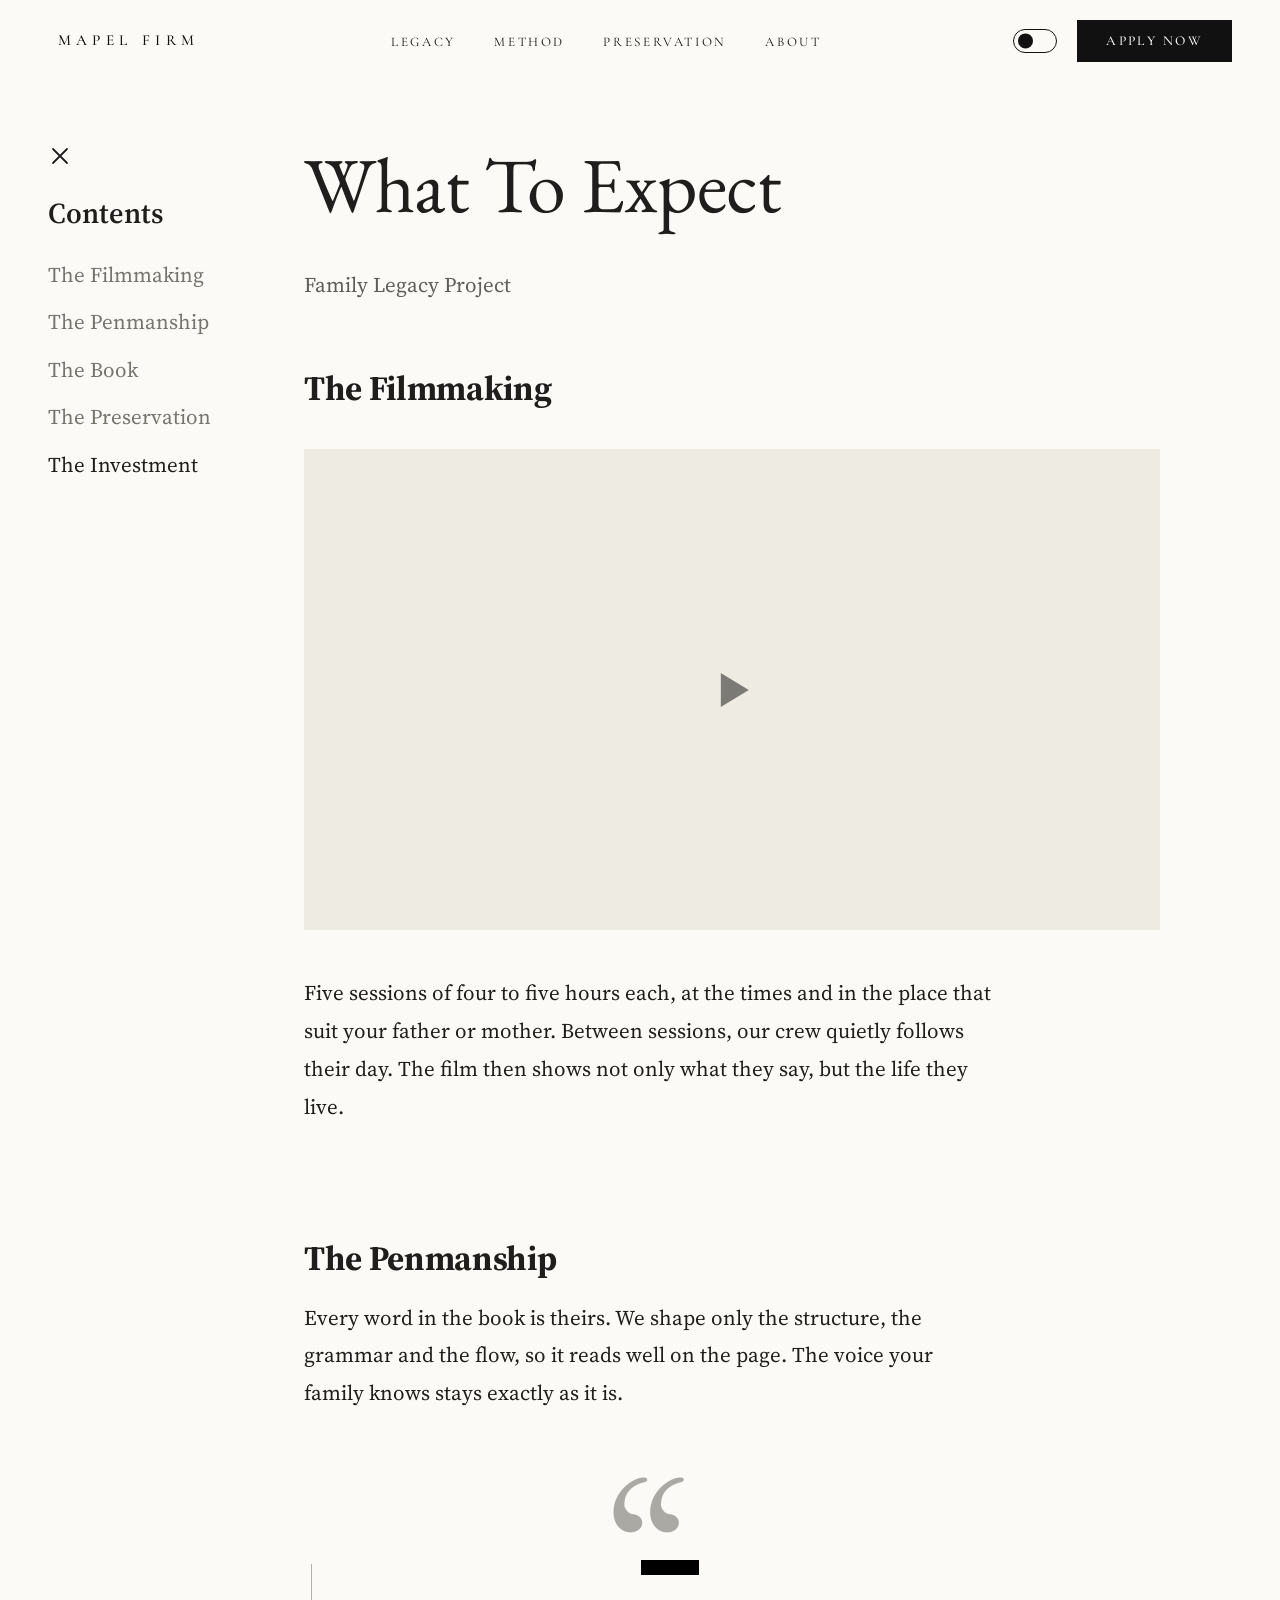
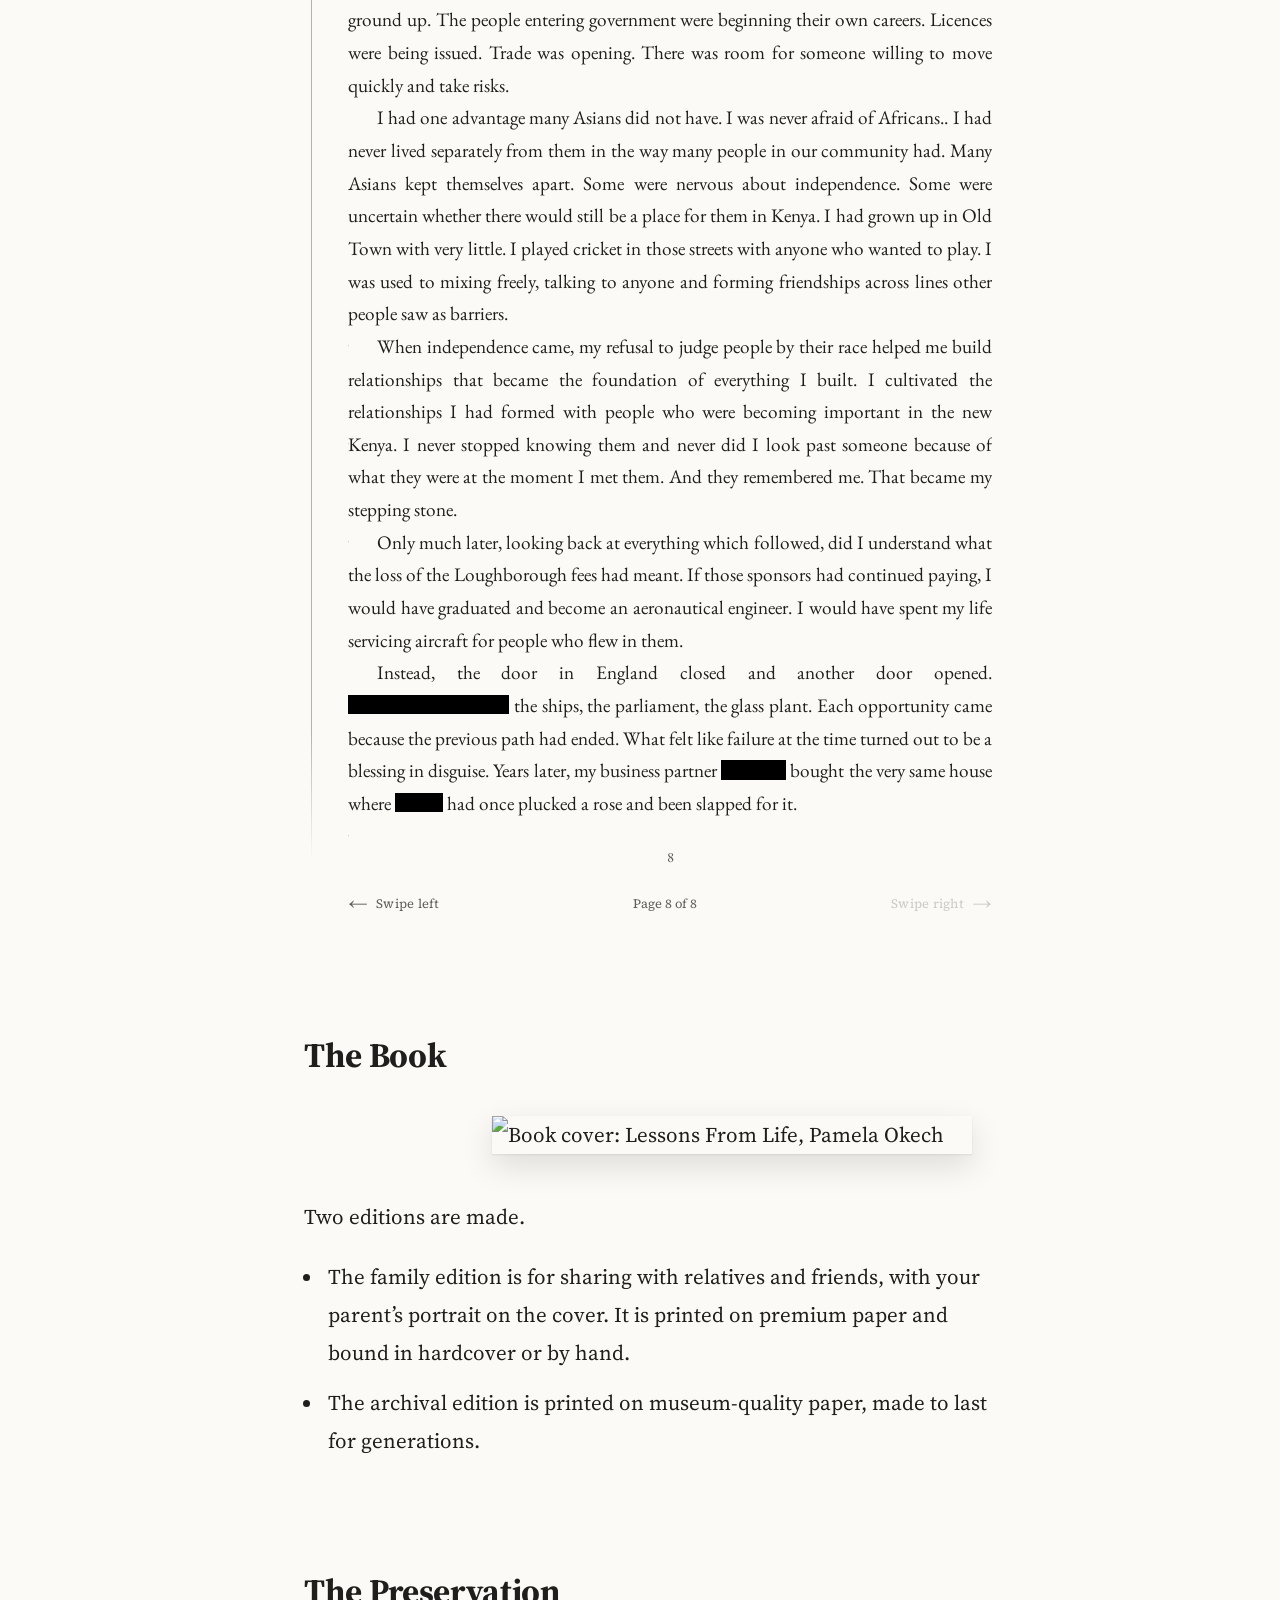
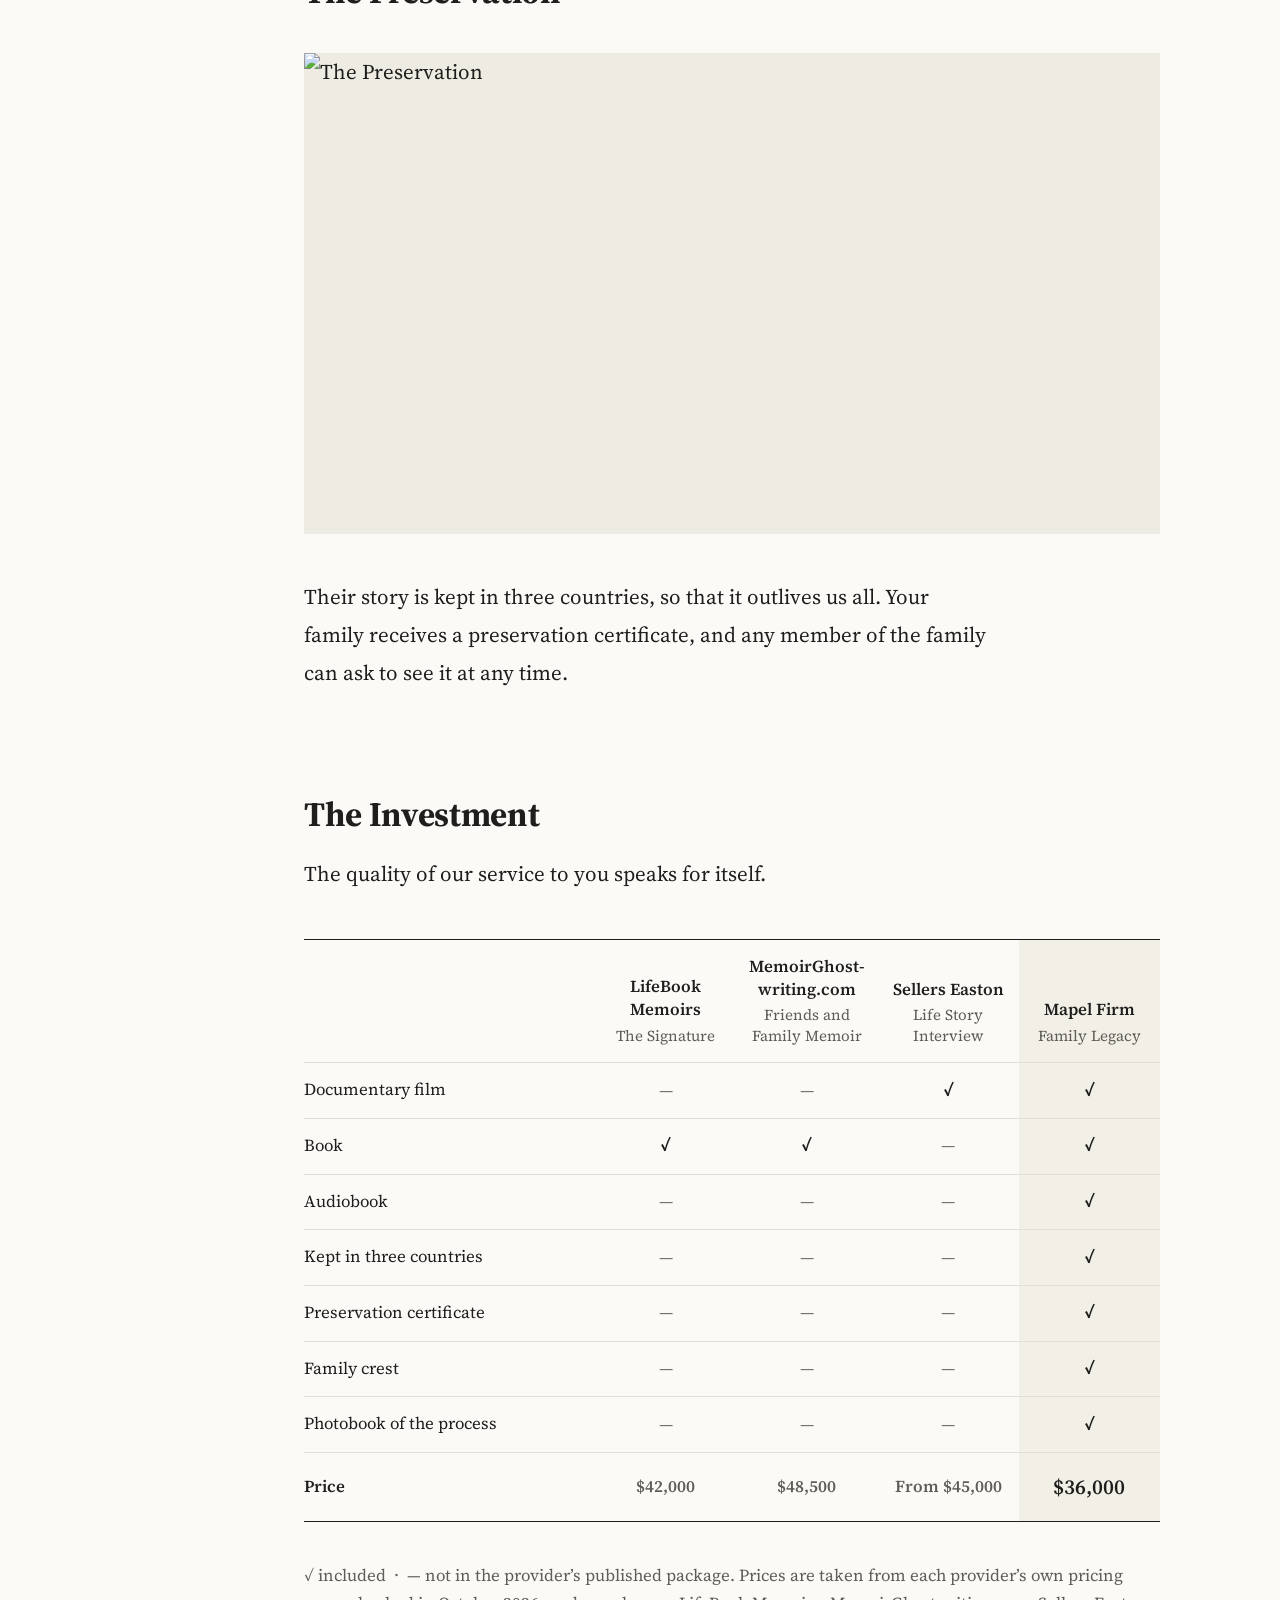
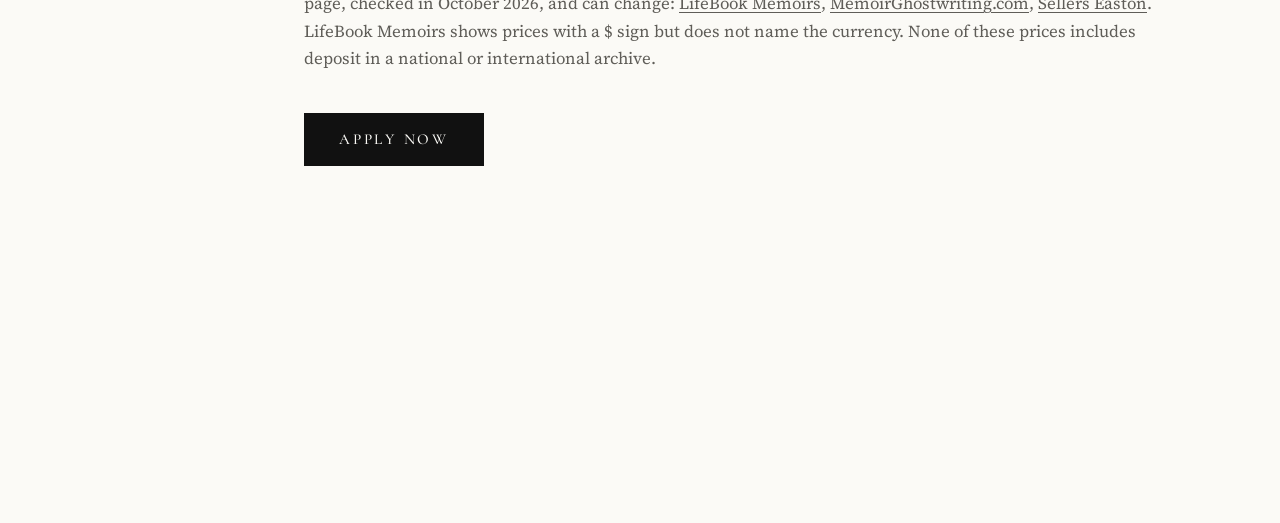
==== commit 1277af24: "Replace The Book carousel with the book cover The photos and video are removed. The Book now shows o" ====
--- a/index.html
+++ b/index.html
@@ -202,27 +202,12 @@
         </div>
       </section>
 
-      <!-- 3. LANDSCAPE CAROUSEL: two images, then the book video -->
+      <!-- 3. BOOK COVER, shown at its own portrait shape -->
       <section class="lc-section" id="book">
         <h2>The Book</h2>
-        <div class="lc-carousel lc-wide" aria-roledescription="carousel" aria-label="The Book">
-          <div class="lc-carousel-track" tabindex="0">
-            <div class="lc-carousel-slide lc-frame" aria-roledescription="slide" aria-label="Image, 1 of 3">
-              <img src="https://assets.cdn.filesafe.space/O8TpO01I8Hm4a859zZMa/media/6ad8962f3370ffeff5525cb1.jpg" alt="The book, image 1">
-            </div>
-            <div class="lc-carousel-slide lc-frame" aria-roledescription="slide" aria-label="Image, 2 of 3">
-              <img src="https://assets.cdn.filesafe.space/O8TpO01I8Hm4a859zZMa/media/6ad8962f436f78fefbdcc188.jpg" alt="The book, image 2" loading="lazy">
-            </div>
-            <div class="lc-carousel-slide lc-frame" aria-roledescription="slide" aria-label="Video, 3 of 3">
-              <video controls playsinline preload="metadata" poster="https://assets.cdn.filesafe.space/O8TpO01I8Hm4a859zZMa/media/6ad8962f3370ffeff5525cb1.jpg" src="https://assets.cdn.filesafe.space/O8TpO01I8Hm4a859zZMa/media/6ad896fbf9a985d42c592b8c.mp4"></video>
-            </div>
-          </div>
-          <div class="lc-carousel-controls">
-            <button class="lc-carousel-arrow" type="button" data-dir="-1" aria-label="Previous slide">&#8592; <span>Swipe left</span></button>
-            <div class="lc-carousel-dots" role="tablist" aria-label="Choose slide"></div>
-            <button class="lc-carousel-arrow" type="button" data-dir="1" aria-label="Next slide"><span>Swipe right</span> &#8594;</button>
-          </div>
-        </div>
+        <figure class="lc-cover lc-wide">
+          <img src="https://assets.cdn.filesafe.space/O8TpO01I8Hm4a859zZMa/media/6ae326bdce53a65ab277bb9f.png" alt="Book cover: Lessons From Life, Pamela Okech" loading="lazy">
+        </figure>
         <p>Two editions are made.</p>
         <ul>
           <li>The family edition is for sharing with relatives and friends, with your parent&rsquo;s portrait on the cover. It is printed on premium paper and bound in hardcover or by hand.</li>
--- a/styles.css
+++ b/styles.css
@@ -628,6 +628,17 @@
     scroll-snap-align: start;
 }
 
+/* The Book cover keeps its own portrait shape, centred and sized to fit on screen */
+.lc-cover img {
+    display: block;
+    width: auto;
+    max-width: min(100%, 30rem);
+    height: auto;
+    max-height: calc(100vh - 10rem);
+    margin: 0 auto;
+    box-shadow: 0 1px 2px rgba(0,0,0,.08), 0 12px 32px rgba(0,0,0,.12);
+}
+
 /* The Preservation photo fills a 16:9 frame */
 .lc-photo {
     aspect-ratio: 16 / 9;
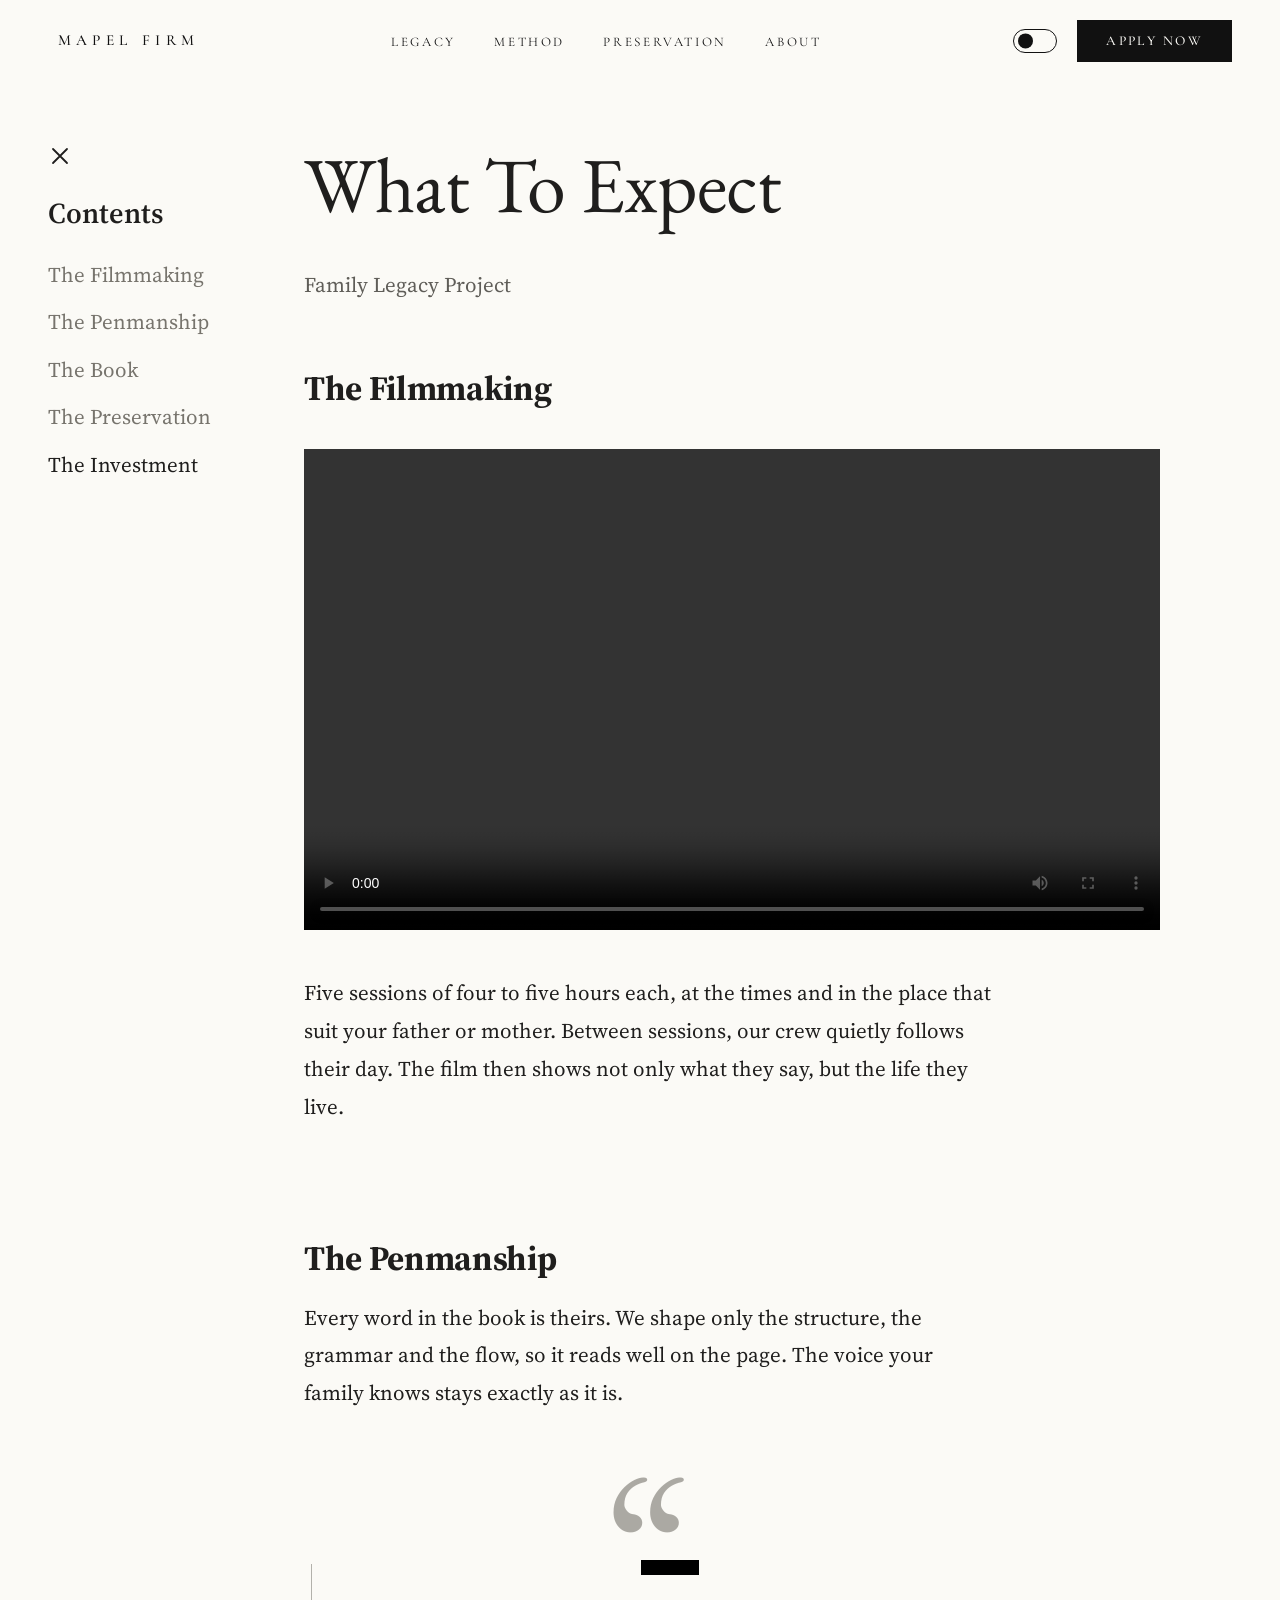
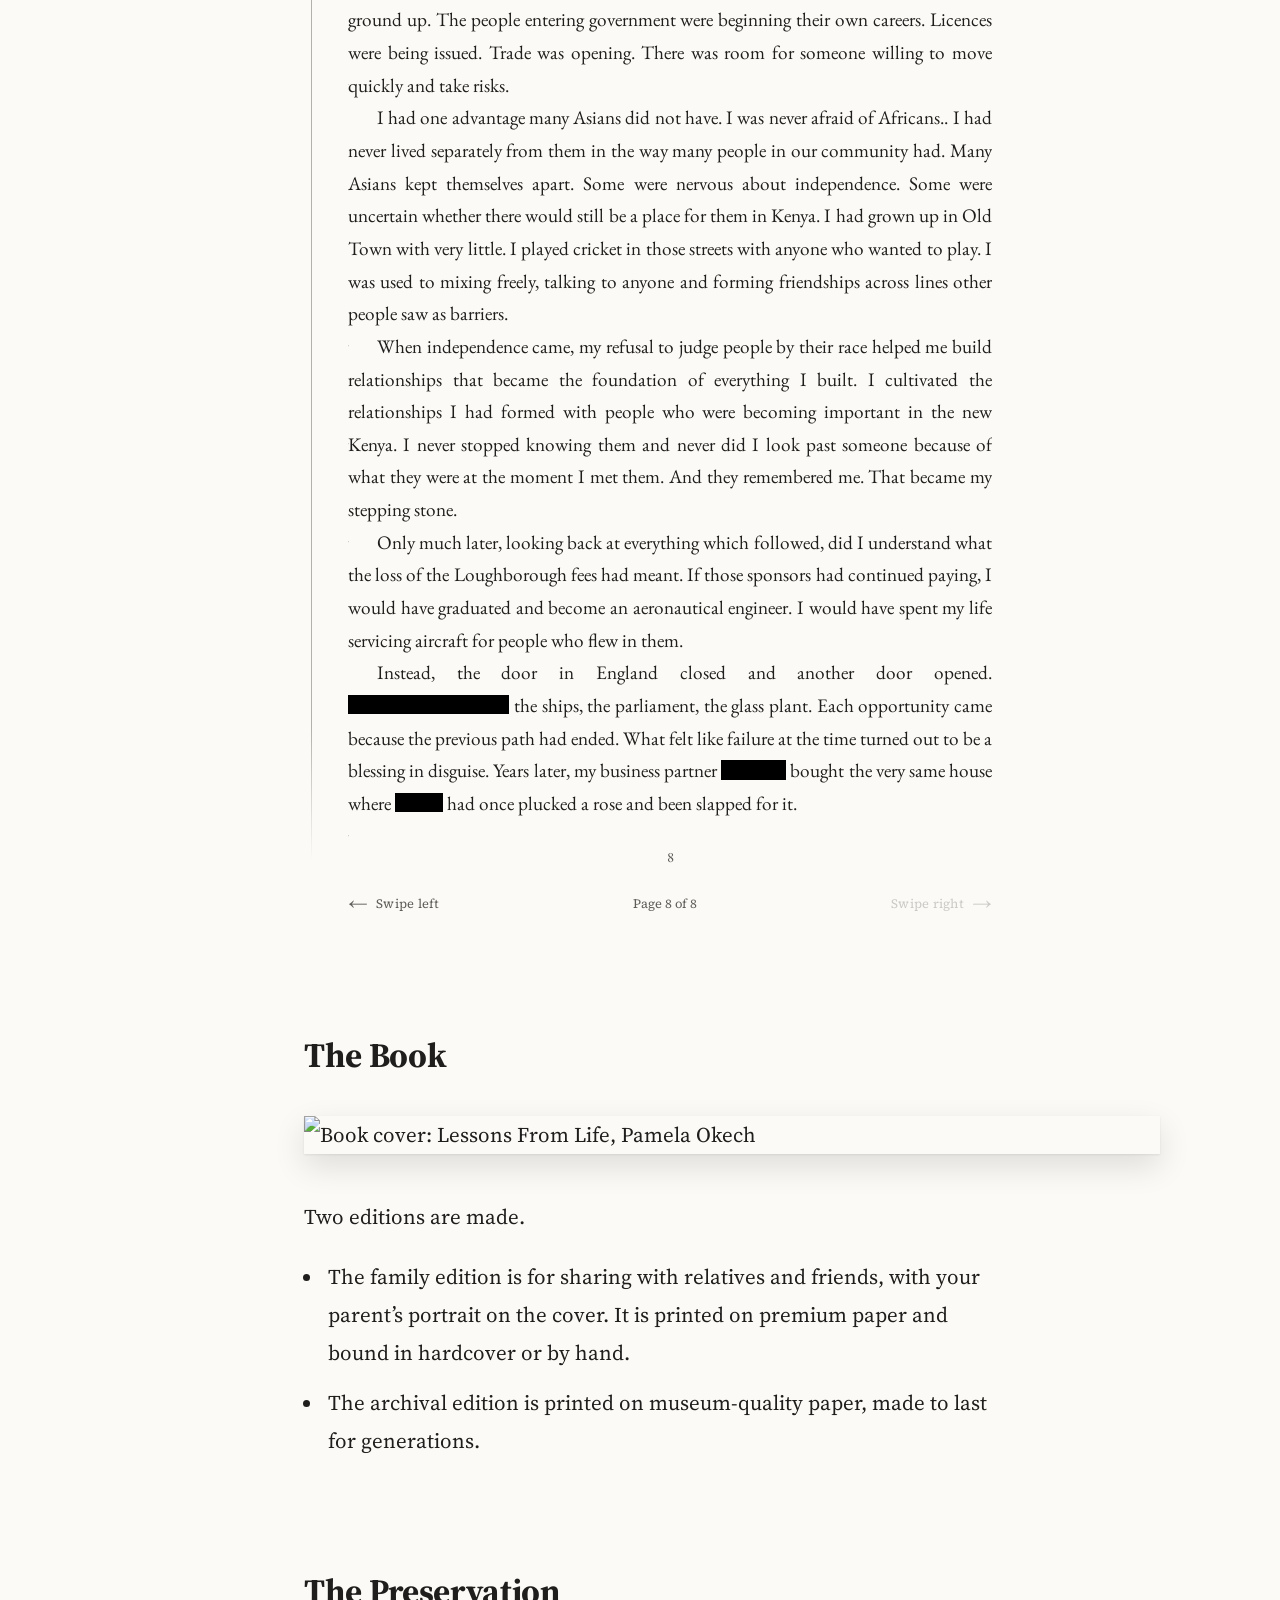
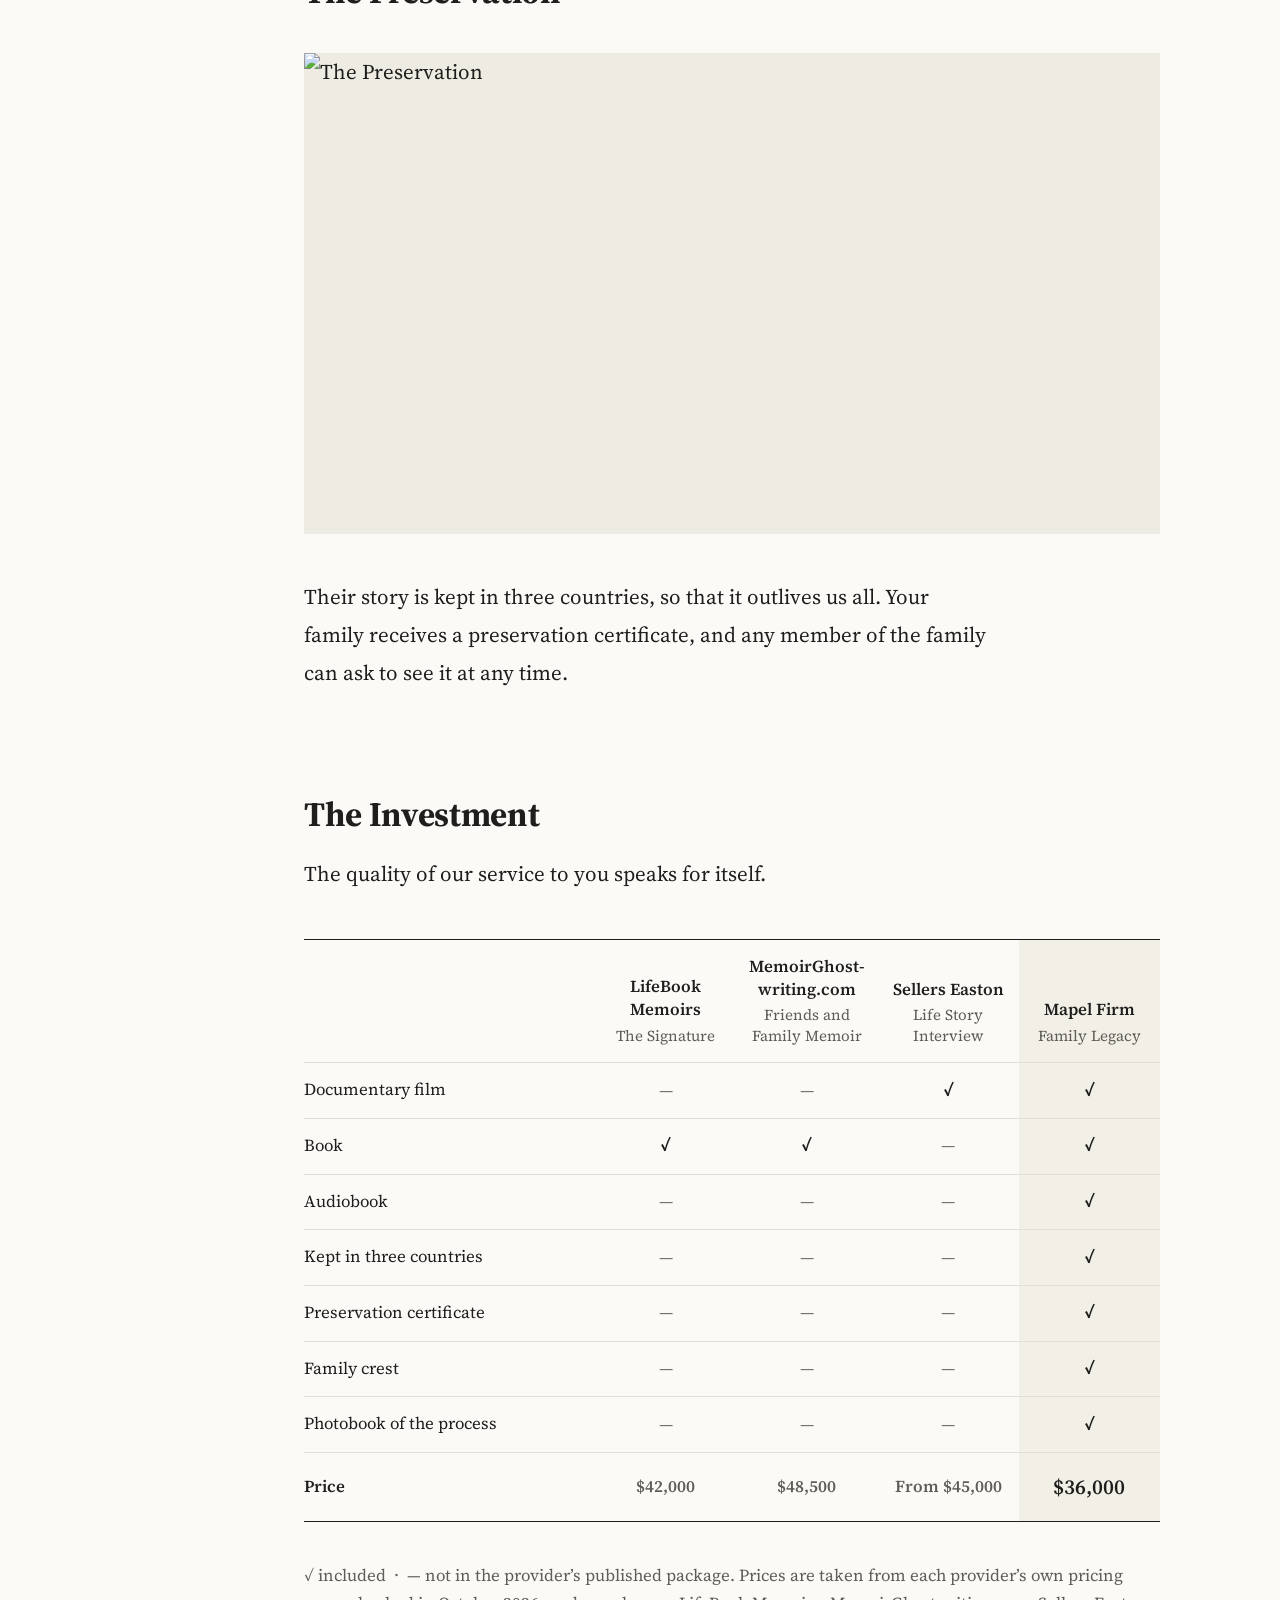
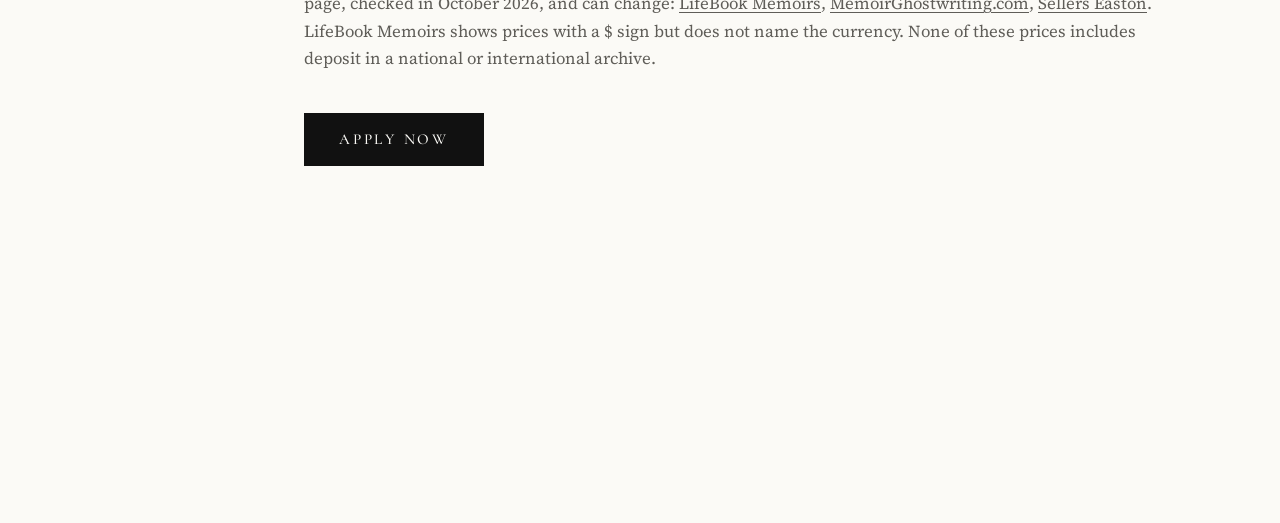
==== commit 9ff3825d: "Add the film to The Filmmaking The empty 16:9 placeholder now plays the film with standard controls." ====
--- a/index.html
+++ b/index.html
@@ -83,11 +83,11 @@
       <h1 class="lc-title">What To Expect</h1>
       <p class="lc-meta">Family Legacy Project</p>
 
-      <!-- 1. LANDSCAPE VIDEO (placeholder until the film is ready) -->
+      <!-- 1. LANDSCAPE VIDEO -->
       <section class="lc-section" id="filmmaking">
         <h2>The Filmmaking</h2>
-        <div class="lc-frame lc-frame-landscape lc-wide">
-          <span class="lc-play" aria-hidden="true"></span>
+        <div class="lc-frame lc-frame-landscape lc-wide lc-film">
+          <video controls playsinline preload="metadata" src="https://assets.cdn.filesafe.space/O8TpO01I8Hm4a859zZMa/media/6aec88f542ff25478ccddfd1.mp4"></video>
         </div>
         <p>Five sessions of four to five hours each, at the times and in the place that suit your father or mother. Between sessions, our crew quietly follows their day. The film then shows not only what they say, but the life they live.</p>
       </section>
--- a/styles.css
+++ b/styles.css
@@ -628,14 +628,28 @@
     scroll-snap-align: start;
 }
 
-/* The Book cover keeps its own portrait shape, centred and sized to fit on screen */
+/* The Filmmaking video fills its 16:9 frame; a film of another shape is
+   shown whole on black, as a player would */
+.lc-film {
+    overflow: hidden;
+    background: #000;
+}
+
+.lc-film video {
+    display: block;
+    width: 100%;
+    height: 100%;
+    object-fit: contain;
+}
+
+/* The Book cover keeps its own portrait shape, left-aligned; on desktop it is
+   twice its earlier 30rem width, and on phones it fills the screen width */
 .lc-cover img {
     display: block;
-    width: auto;
-    max-width: min(100%, 30rem);
+    width: 100%;
+    max-width: 60rem;
     height: auto;
-    max-height: calc(100vh - 10rem);
-    margin: 0 auto;
+    margin: 0;
     box-shadow: 0 1px 2px rgba(0,0,0,.08), 0 12px 32px rgba(0,0,0,.12);
 }
 
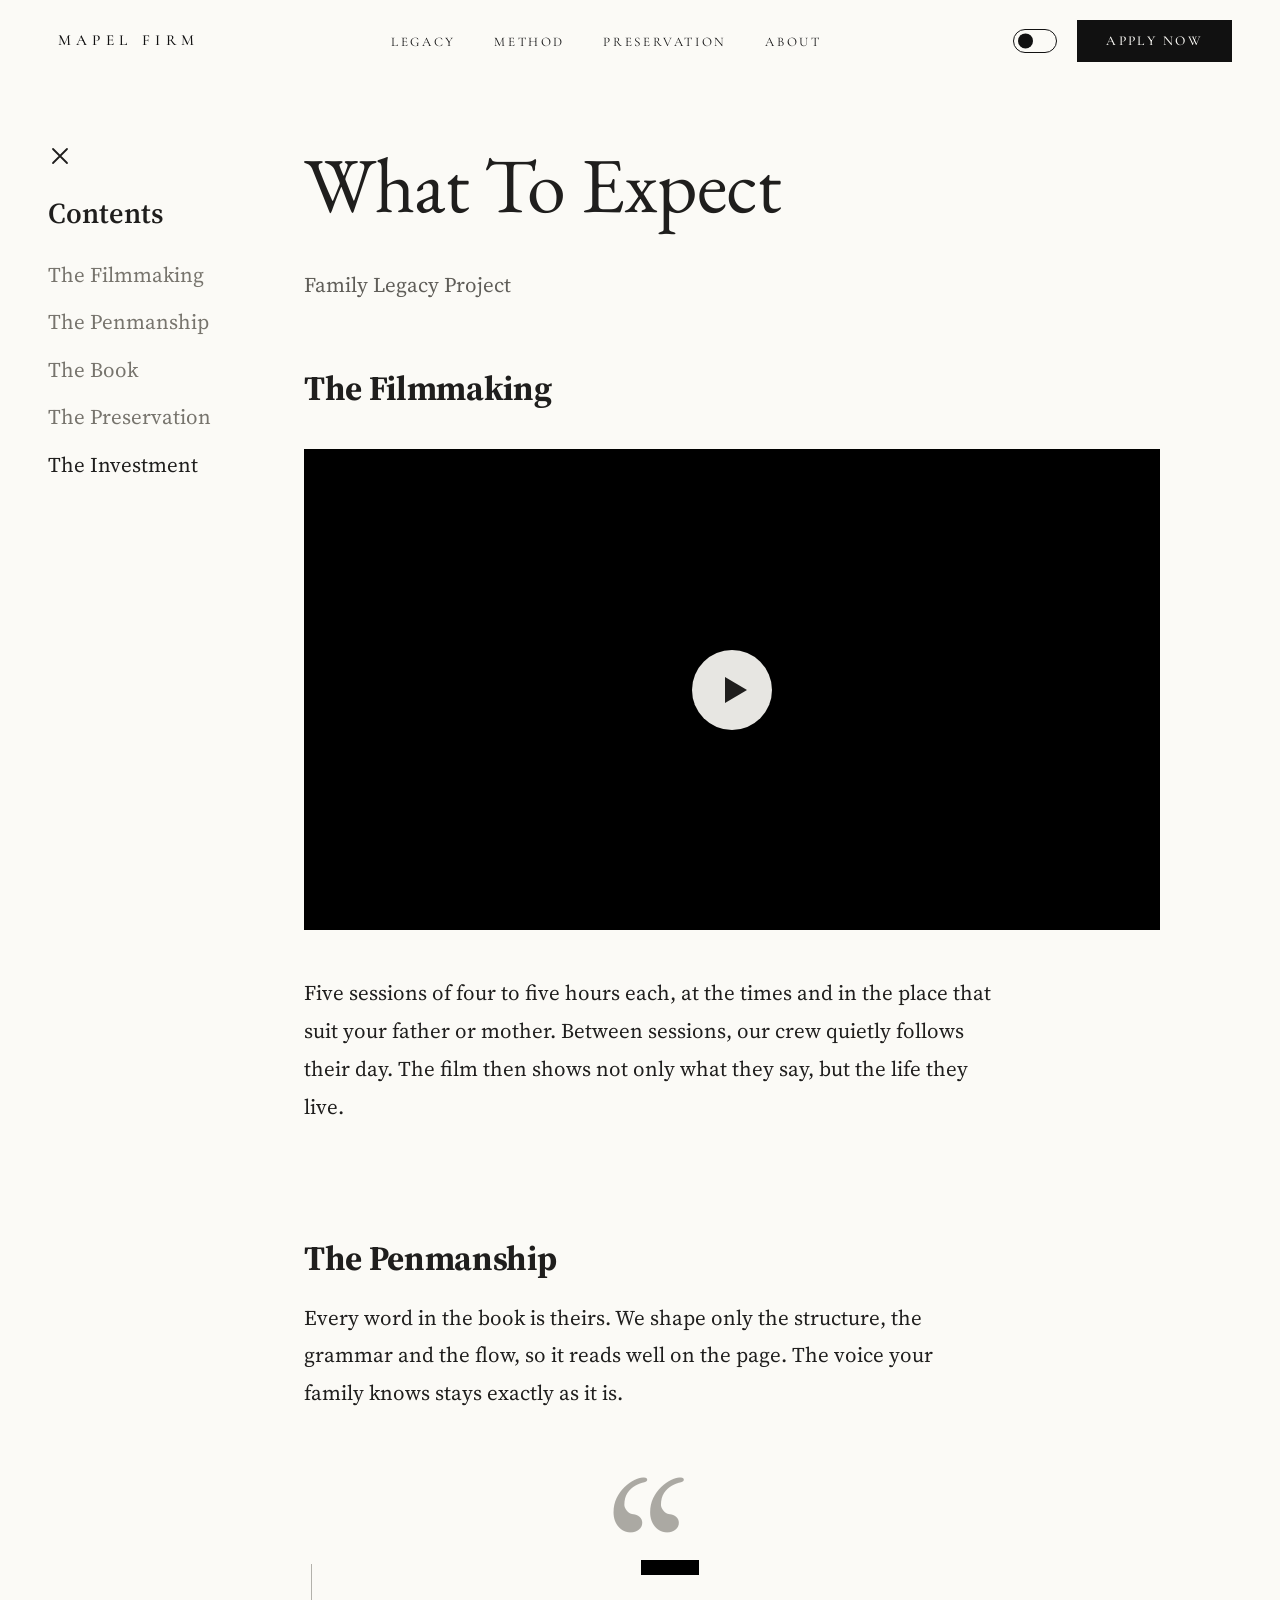
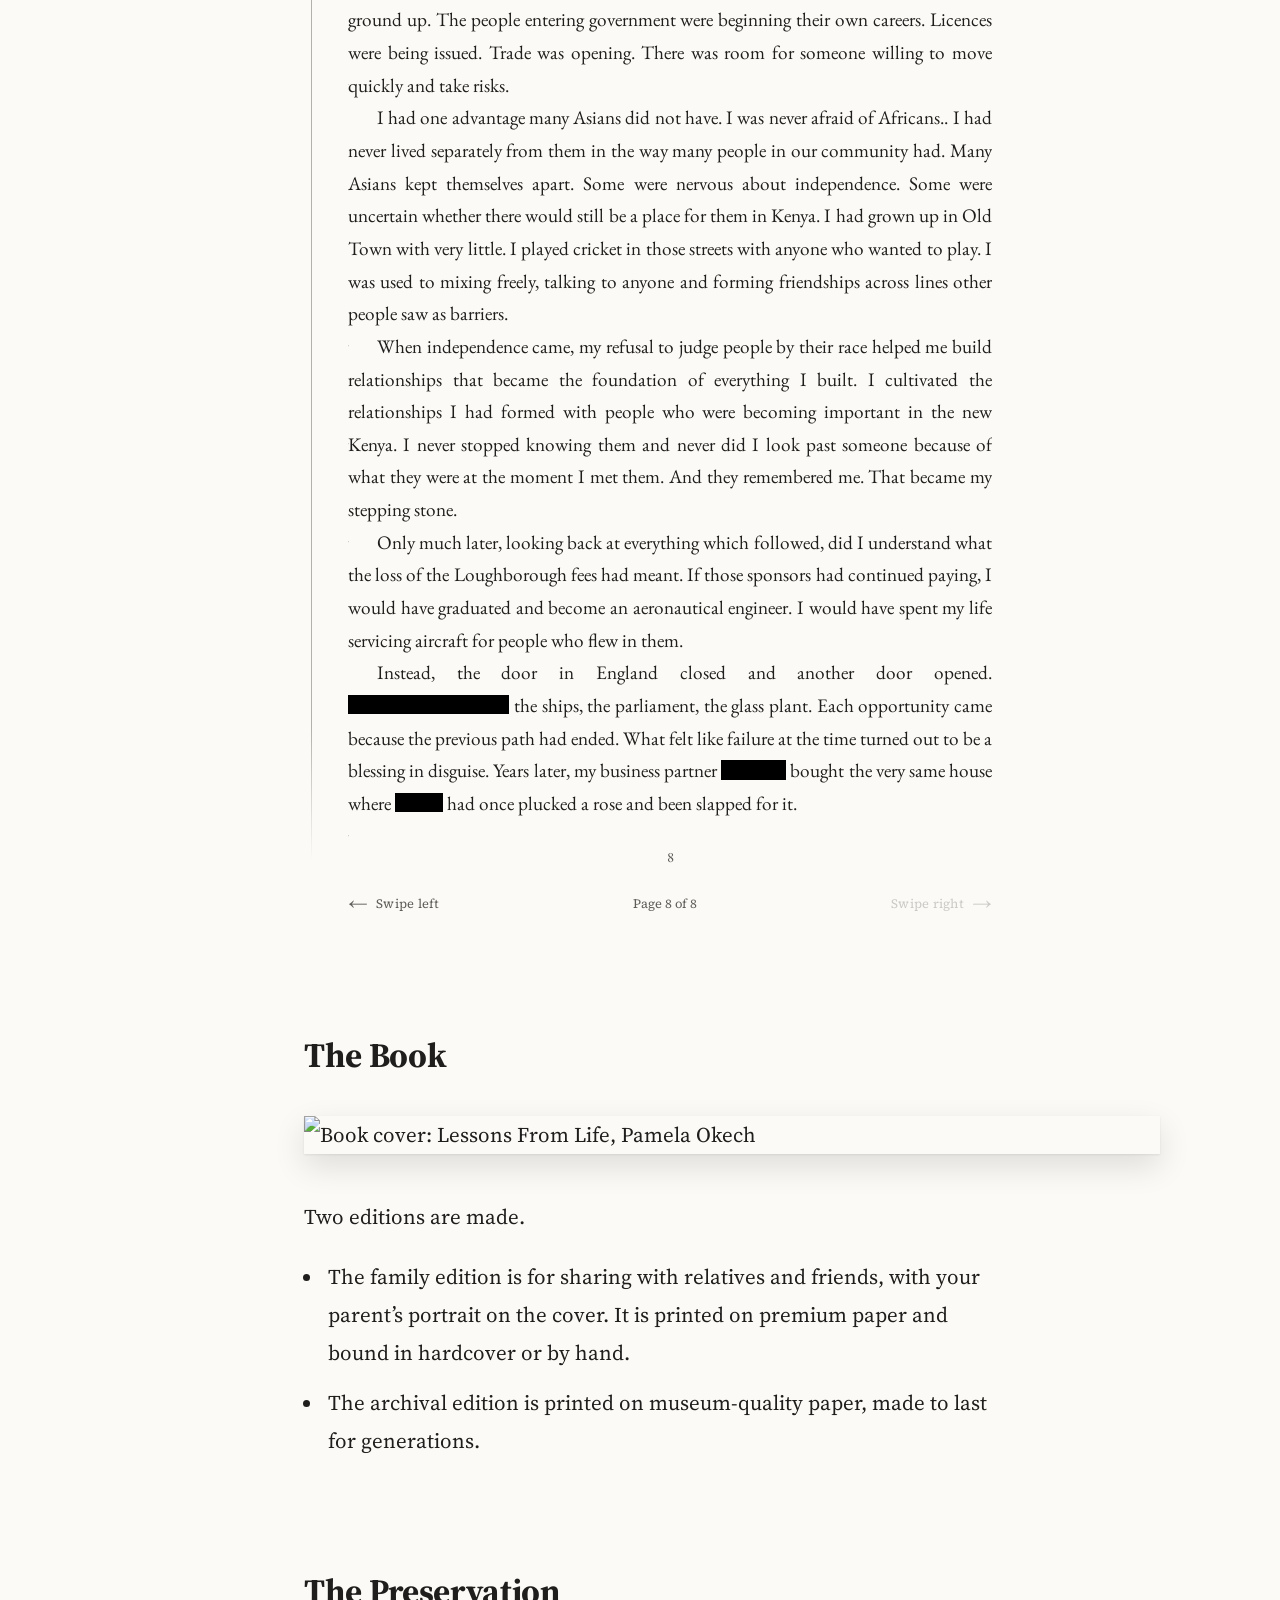
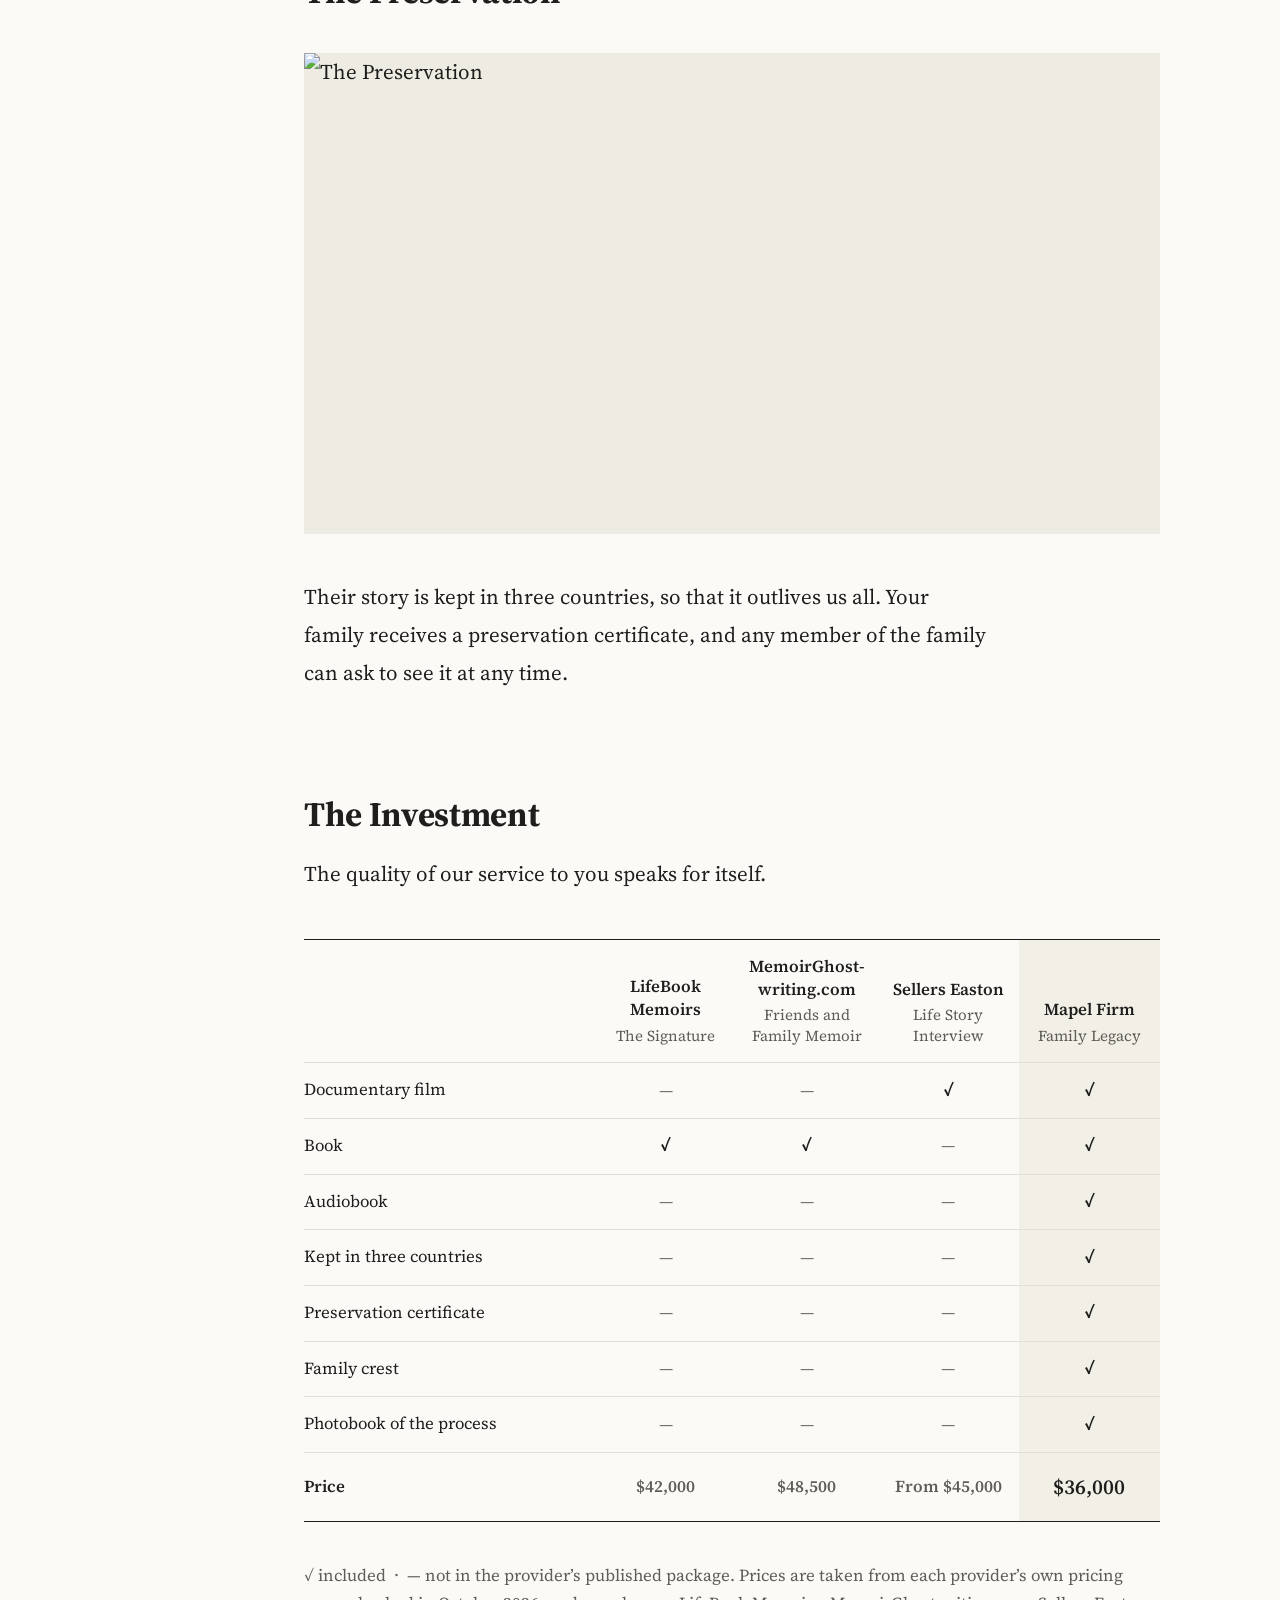
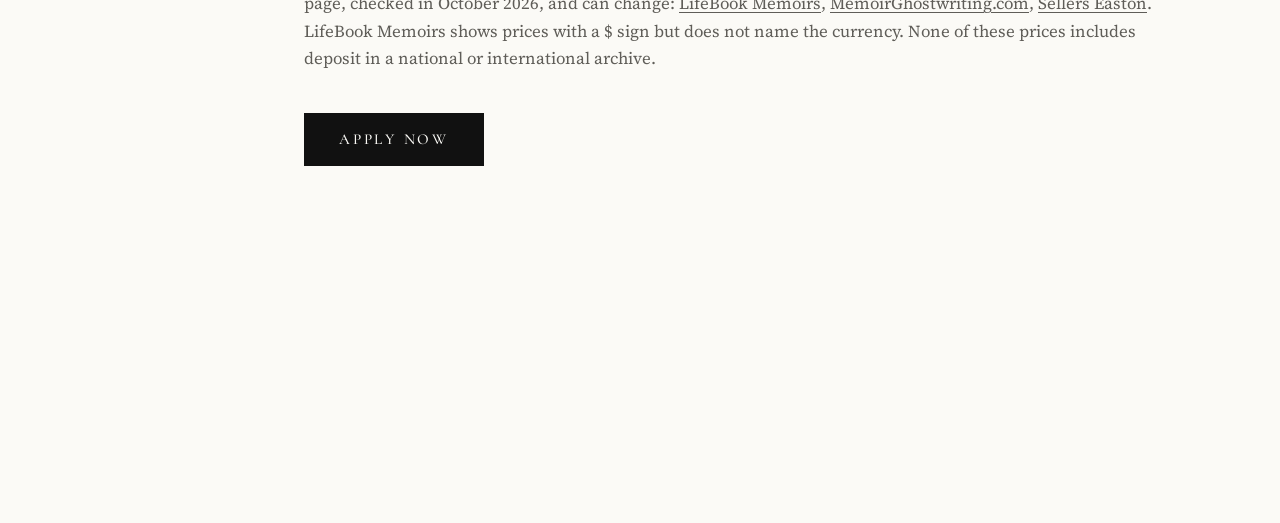
==== commit fb6f3be7: "Show a thumbnail and play button on the film The film opens on its thumbnail image, filling the 16:9" ====
--- a/index.html
+++ b/index.html
@@ -87,7 +87,8 @@
       <section class="lc-section" id="filmmaking">
         <h2>The Filmmaking</h2>
         <div class="lc-frame lc-frame-landscape lc-wide lc-film">
-          <video controls playsinline preload="metadata" src="https://assets.cdn.filesafe.space/O8TpO01I8Hm4a859zZMa/media/6aec88f542ff25478ccddfd1.mp4"></video>
+          <video playsinline preload="metadata" poster="https://assets.cdn.filesafe.space/O8TpO01I8Hm4a859zZMa/media/6aecaba942ff25478cd35e90.jpg" src="https://assets.cdn.filesafe.space/O8TpO01I8Hm4a859zZMa/media/6aec88f542ff25478ccddfd1.mp4"></video>
+          <button class="lc-play" type="button" aria-label="Play the film"><span></span></button>
         </div>
         <p>Five sessions of four to five hours each, at the times and in the place that suit your father or mother. Between sessions, our crew quietly follows their day. The film then shows not only what they say, but the life they live.</p>
       </section>
@@ -428,6 +429,20 @@
       if (s) observer.observe(s);
     });
   }
+
+  // ─── Film: the thumbnail and play button give way to the player ───
+  document.querySelectorAll('.lc-film').forEach(function (film) {
+    var video = film.querySelector('video');
+    var play = film.querySelector('.lc-play');
+    if (!video || !play) return;
+    play.addEventListener('click', function () {
+      film.classList.add('is-playing');
+      video.controls = true;
+      // If the browser blocks playback, the player's own controls are already showing
+      var started = video.play();
+      if (started && started.catch) started.catch(function () {});
+    });
+  });
 
   // ─── Carousels: the book photos and the book pages ─────
   document.querySelectorAll('.lc-carousel').forEach(function (carousel) {
--- a/styles.css
+++ b/styles.css
@@ -591,17 +591,45 @@
     margin-bottom: 2.75rem;
 }
 
+/* Round play button laid over the film's thumbnail */
 .lc-play {
     position: absolute;
     top: 50%;
     left: 50%;
-    width: 0;
-    height: 0;
+    width: 5rem;
+    height: 5rem;
+    padding: 0;
+    border: 0;
+    border-radius: 50%;
+    background: rgba(251, 250, 246, .92);
+    box-shadow: 0 4px 24px rgba(0, 0, 0, .25);
+    transform: translate(-50%, -50%);
+    cursor: pointer;
+    transition: transform .2s ease, background-color .2s ease;
+}
+
+.lc-play span {
+    position: absolute;
+    top: 50%;
+    left: 55%;
     border-style: solid;
-    border-width: 1.1rem 0 1.1rem 1.8rem;
-    border-color: transparent transparent transparent var(--lc-text);
-    opacity: .55;
-    transform: translate(-40%, -50%);
+    border-width: .85rem 0 .85rem 1.4rem;
+    border-color: transparent transparent transparent #1F1E1D;
+    transform: translate(-50%, -50%);
+}
+
+.lc-play:hover {
+    transform: translate(-50%, -50%) scale(1.06);
+    background: #FBFAF6;
+}
+
+.lc-play:focus-visible {
+    outline: 2px solid #FBFAF6;
+    outline-offset: 4px;
+}
+
+.lc-film.is-playing .lc-play {
+    display: none;
 }
 
 /* ── PORTRAIT CAROUSEL ── */
@@ -628,17 +656,22 @@
     scroll-snap-align: start;
 }
 
-/* The Filmmaking video fills its 16:9 frame; a film of another shape is
+/* The Filmmaking video sits in its 16:9 frame; a film of another shape is
    shown whole on black, as a player would */
 .lc-film {
     overflow: hidden;
     background: #000;
 }
 
+/* The thumbnail fills the frame; once playing, the film is shown whole */
 .lc-film video {
     display: block;
     width: 100%;
     height: 100%;
+    object-fit: cover;
+}
+
+.lc-film.is-playing video {
     object-fit: contain;
 }
 
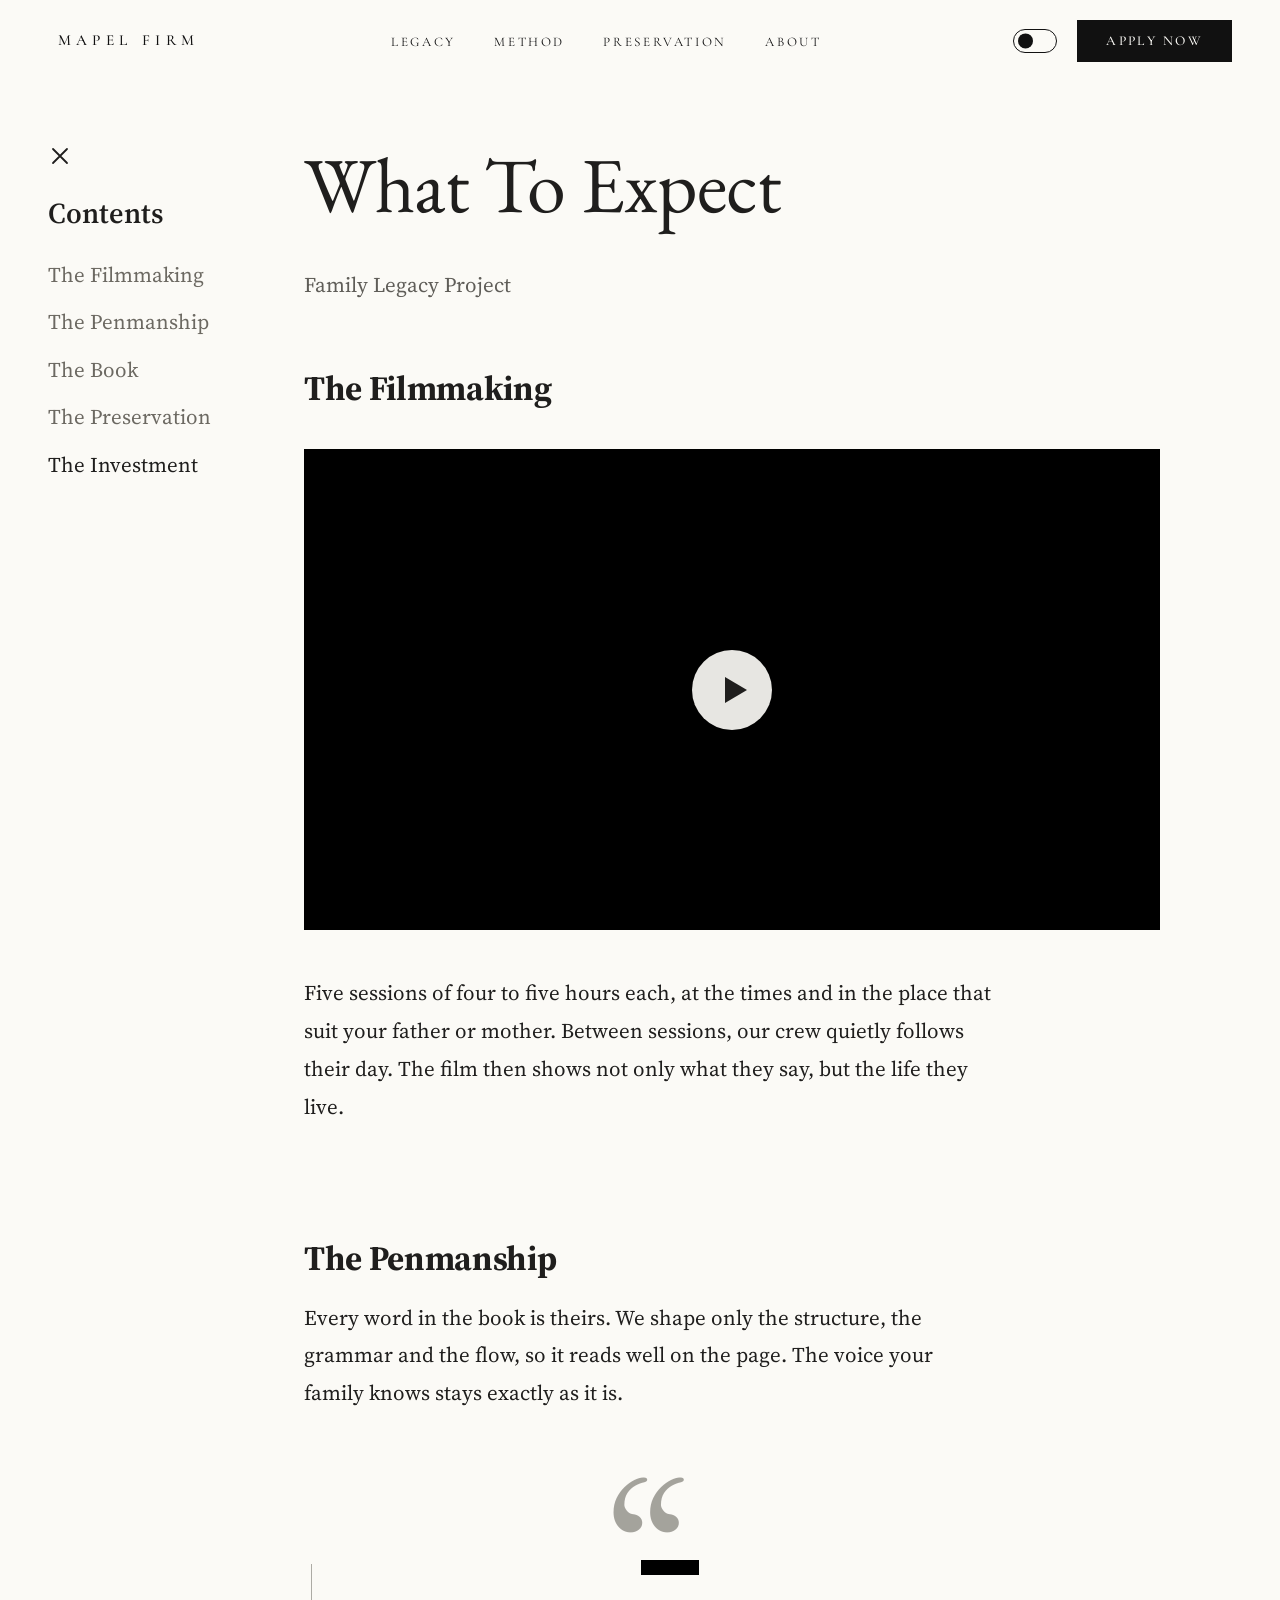
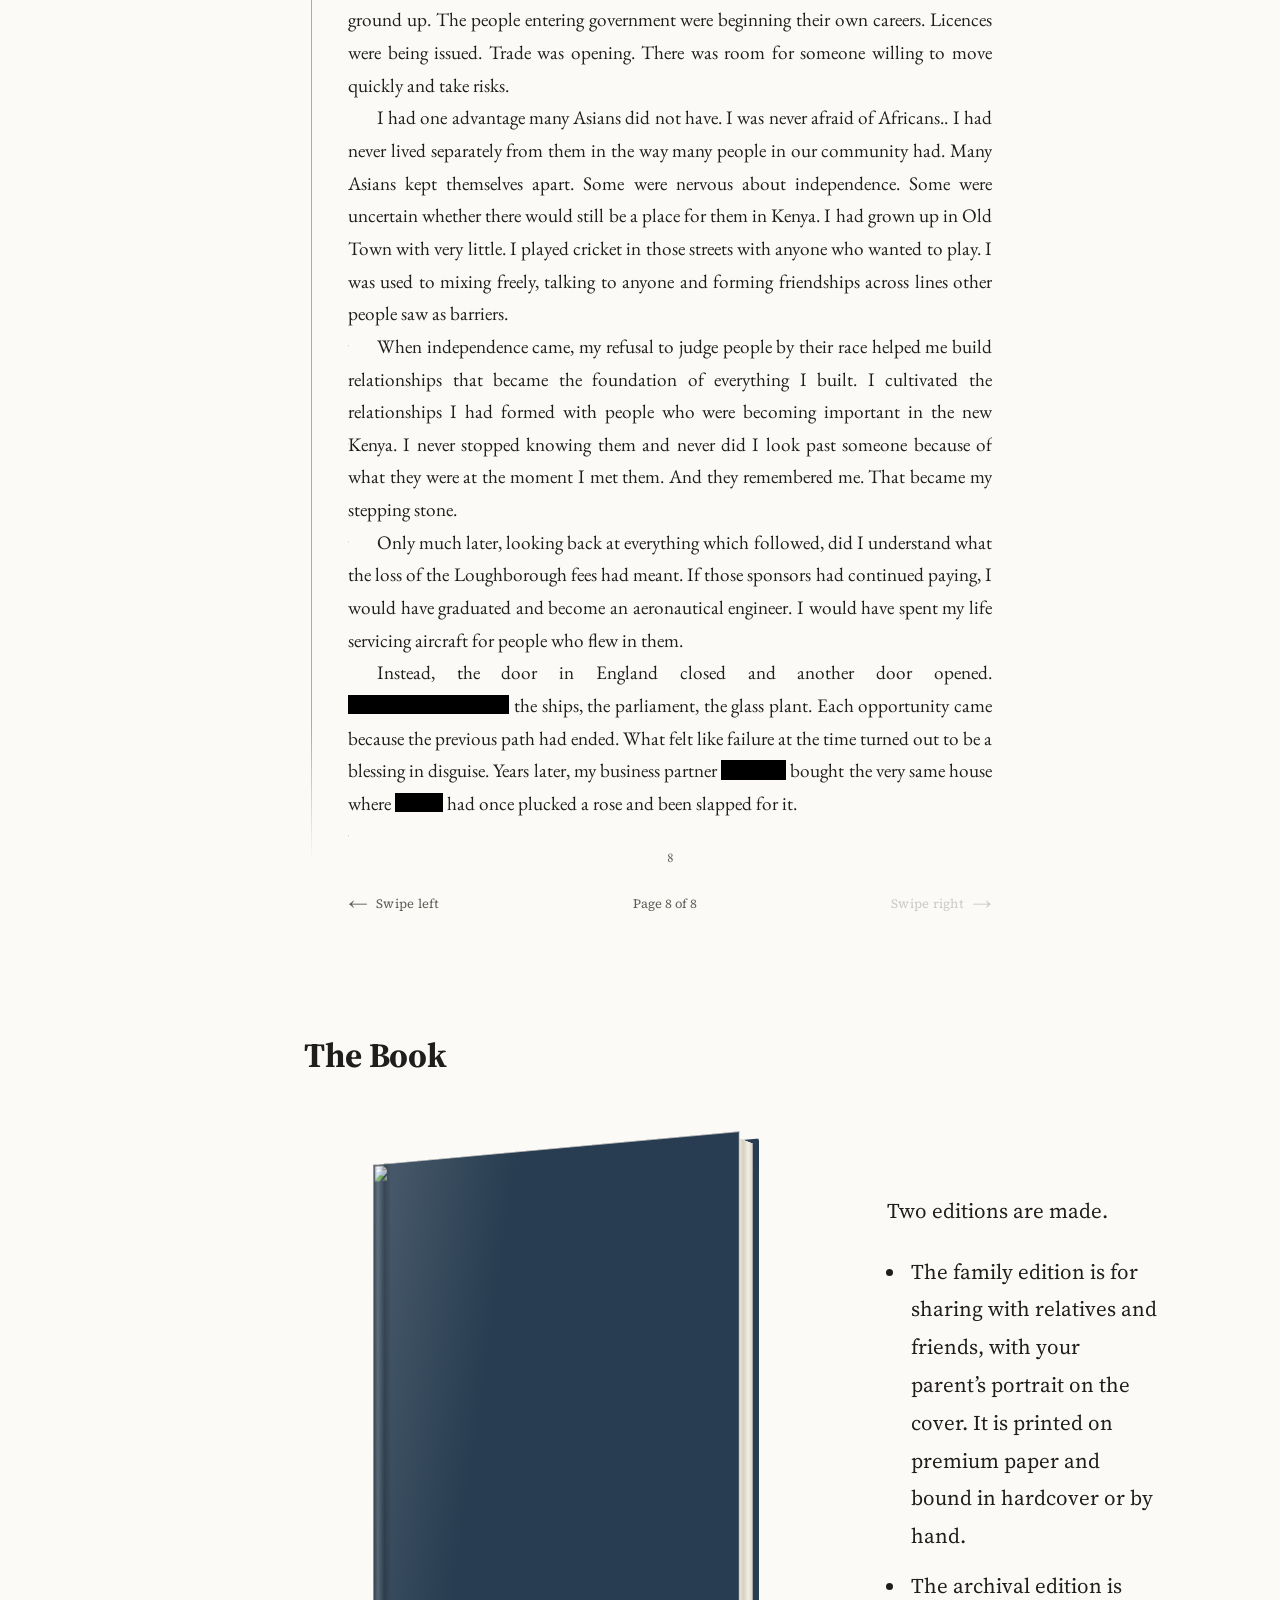
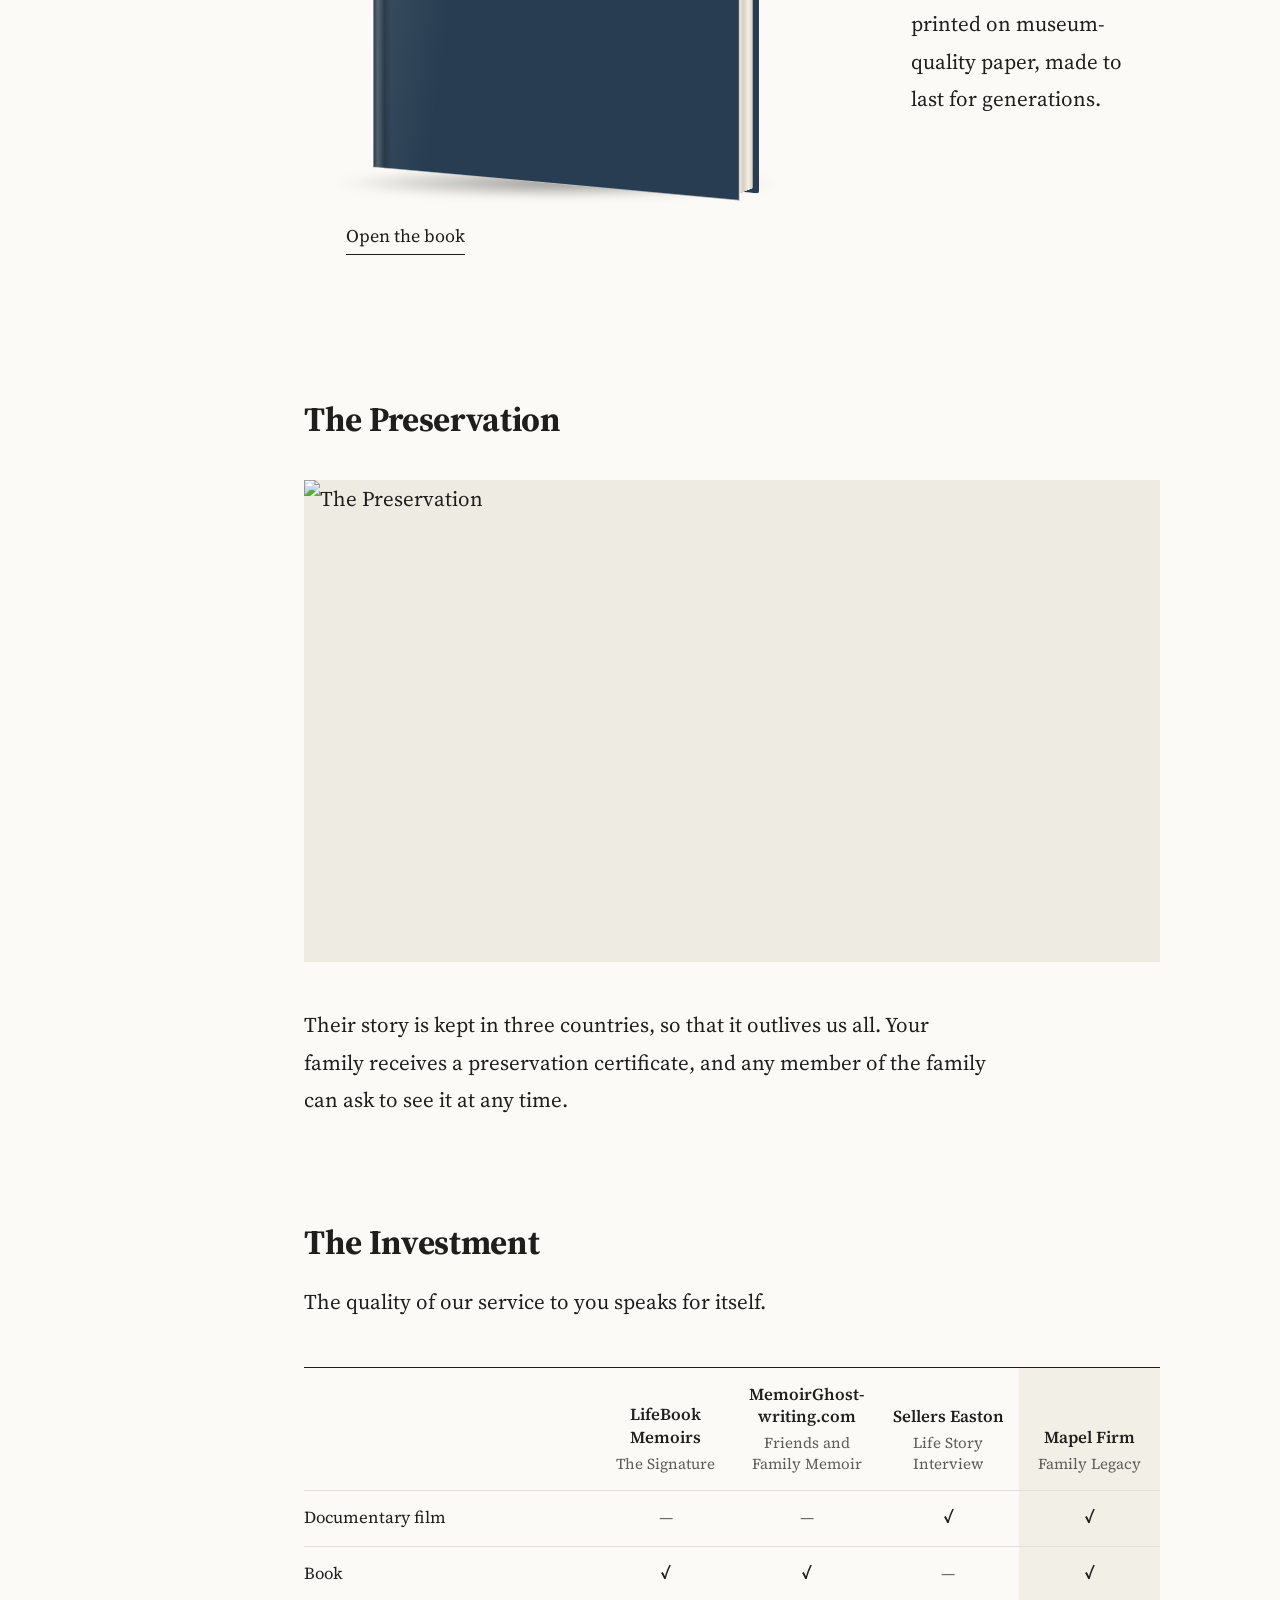
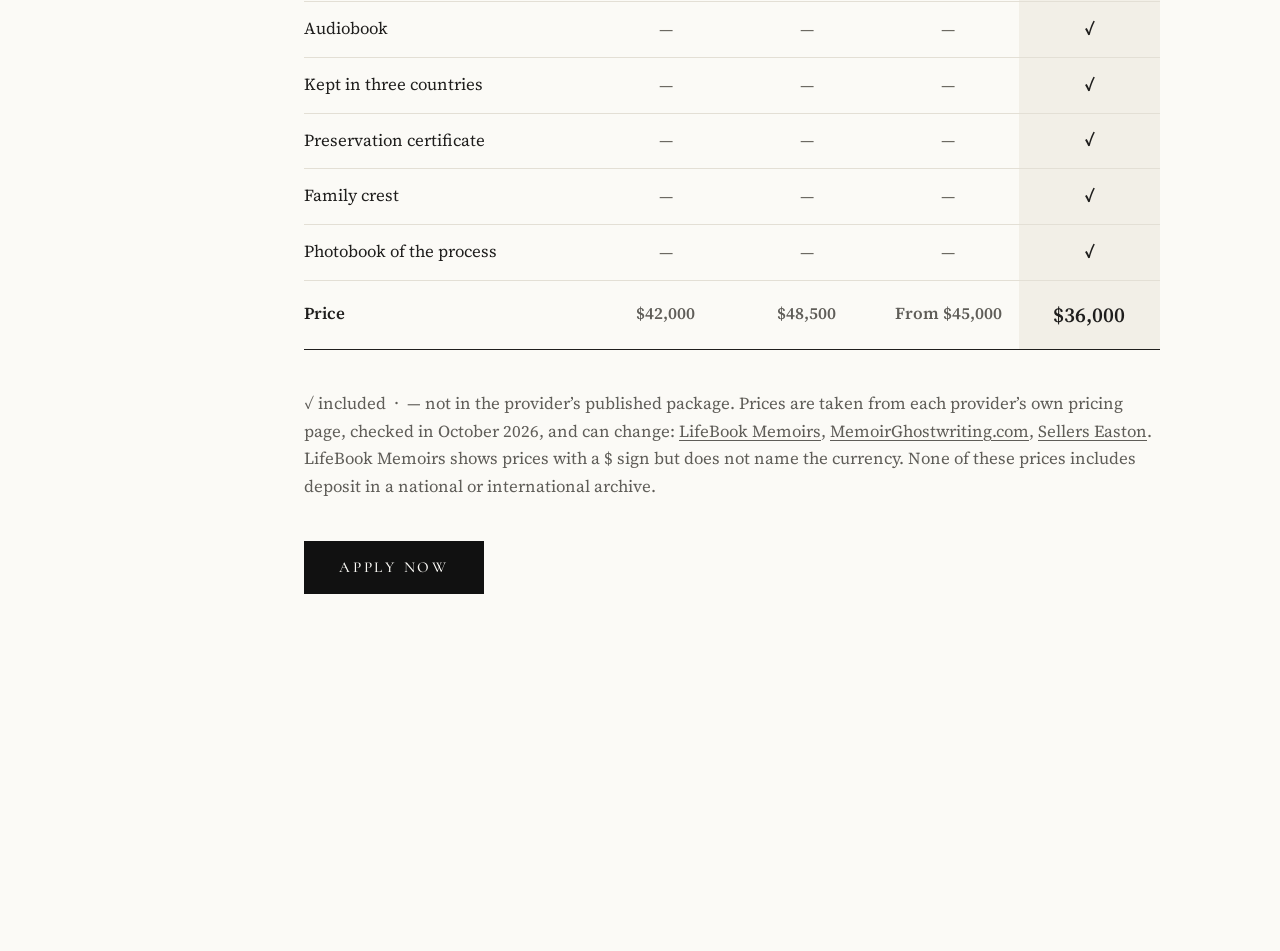
==== commit 699a83ea: "Turn the book cover into a hardcover that turns and opens - The Book now shows a 3D hardcover built " ====
--- a/index.html
+++ b/index.html
@@ -20,7 +20,7 @@
 <!-- Google Fonts (safe to leave here; GHL will dedupe if already loaded) -->
 <link rel="preconnect" href="https://fonts.googleapis.com">
 <link rel="preconnect" href="https://fonts.gstatic.com" crossorigin>
-<link href="https://fonts.googleapis.com/css2?family=EB+Garamond:ital,wght@0,400;0,500;1,400&family=Cormorant+Garamond:ital,wght@0,300;0,400;0,500;1,300;1,400&family=Source+Serif+4:ital,opsz,wght@0,8..60,400;0,8..60,600;0,8..60,700;1,8..60,400&display=swap" rel="stylesheet">
+<link href="https://fonts.googleapis.com/css2?family=EB+Garamond:ital,wght@0,400;0,500;1,400&family=Jost:wght@500&family=Cormorant+Garamond:ital,wght@0,300;0,400;0,500;1,300;1,400&family=Source+Serif+4:ital,opsz,wght@0,8..60,400;0,8..60,600;0,8..60,700;1,8..60,400&display=swap" rel="stylesheet">
 
 <!-- NAVIGATION (same as mapelfirm.com, plus the theme switch) -->
 <nav id="siteNav">
@@ -46,7 +46,7 @@
 </nav>
 
 <!-- MOBILE MENU -->
-<div class="mobile-menu" id="mobileMenu" aria-hidden="true">
+<div class="mobile-menu" id="mobileMenu" aria-hidden="true" inert>
   <ul>
     <li><a href="https://mapelfirm.com/#legacy">Legacy</a></li>
     <li><a href="https://mapelfirm.com/#method">Method</a></li>
@@ -99,13 +99,13 @@
         <p>Every word in the book is theirs. We shape only the structure, the grammar and the flow, so it reads well on the page. The voice your family knows stays exactly as it is.</p>
 
         <!-- Sample pages from a book, one page at a time. Names are empty black boxes; the names are not in this file. -->
-        <div class="lc-book lc-carousel" aria-roledescription="carousel" aria-label="Sample pages from a book">
+        <div class="lc-book lc-carousel" id="penmanship-pages" aria-roledescription="carousel" aria-label="Sample pages from a book">
           <p class="lc-book-quote" aria-hidden="true">&ldquo;</p>
           <div class="lc-book-viewport">
             <div class="lc-carousel-track lc-book-track" tabindex="0">
               <div class="lc-book-page">
-                <h4>Old Town, Mombasa</h4>
-                <p class="lc-cont">My uncle&rsquo;s house was in Old Town, next to the old harbour. His children, my mother and my brother <span class="lc-redacted" style="width:2.5em" aria-label="Redacted"></span> and my two sisters <span class="lc-redacted" style="width:2.5em" aria-label="Redacted"></span> and <span class="lc-redacted" style="width:3.0em" aria-label="Redacted"></span>, his other sister who had been divorced and came with her own child. I don&rsquo;t know the exact count on any given day because it shifted. Eleven children I remember, in a house built for fewer. There were four of us in one room with two bunk beds. His two sons, my brother, and me. The room was so tiny, you turned in the bed at night and knew someone was beside you or above you.</p>
+                <h3>Old Town, Mombasa</h3>
+                <p class="lc-cont">My uncle&rsquo;s house was in Old Town, next to the old harbour. His children, my mother and my brother <span class="lc-redacted" role="img" style="width:2.5em" aria-label="Redacted"></span> and my two sisters <span class="lc-redacted" role="img" style="width:2.5em" aria-label="Redacted"></span> and <span class="lc-redacted" role="img" style="width:3.0em" aria-label="Redacted"></span>, his other sister who had been divorced and came with her own child. I don&rsquo;t know the exact count on any given day because it shifted. Eleven children I remember, in a house built for fewer. There were four of us in one room with two bunk beds. His two sons, my brother, and me. The room was so tiny, you turned in the bed at night and knew someone was beside you or above you.</p>
                 <p>My uncle was very generous. Although he treated his children and us the same, there were difficulties. I won&rsquo;t say there were no difficulties. When you have eleven children in a small house, there are complications. He was very, very strict about prayers. He had a cane and if he caned you, it left a mark on your hand. Every morning before Fajr he would walk through and call our names. He would pass again on his way to the mosque and call them a second time. If you were not up, the next thing was kiboko. That is how he made sure we prayed. And he instilled in me the religious values I have carried my whole life.</p>
                 <p>After he disciplined you, he would give you chocolate. That one bar of chocolate would be shared among eight children. You took your portion and you were grateful. When you have grown up sharing one piece of chocolate eight ways, you carry that with you. You know what it means to take your small piece and be satisfied. That is something you cannot learn any other way.</p>
                 <p>My mother had nothing except her will to fight and she fought for us. When the doctor prescribed a tablet, she would take half. She would split it with her fingers and take one half and save the other for later. The whole tablet cost more than she could spend in one day.</p>
@@ -114,10 +114,10 @@
                 <p class="lc-book-folio">1</p>
               </div>
               <div class="lc-book-page">
-                <p class="lc-book-running"><span class="lc-redacted" style="width:4em" aria-label="Redacted"></span></p>
+                <p class="lc-book-running"><span class="lc-redacted" role="img" style="width:4em" aria-label="Redacted"></span></p>
                 <p class="lc-cont">Some days I would not come home for lunch because the distance was too much. On those days my mother came to school herself with whatever she had brought, and she would sit there and make sure I ate.</p>
-                <p>A penny in the morning. Five cents in the afternoon. At that time a penny bought you a bowl of potatoes and crisps from the small vendors near school. Bread was sixty cents a kilo and meat was one shilling fifty. From the age of four until I became a partner at <span class="lc-redacted" style="width:4.3em" aria-label="Redacted"></span> and Company, life was very, very tough. I don&rsquo;t pray for anybody to live a life like that. But it was my life. And the living of it instilled things in me that nothing else could have put there.</p>
-                <p>There was a teacher at Kaloleni called Mr. <span class="lc-redacted" style="width:6.6em" aria-label="Redacted"></span>. He was a Goan man. My mother went to him when I was in Standard Seven. She spoke to him and told him that I was her only son and she depended on me. Hearing those words from my mother made Mr. <span class="lc-redacted" style="width:3.9em" aria-label="Redacted"></span> feel pity for her. From that day he made sure I studied. He checked on me, he followed up, he kept the teachers paying attention to me. He took on something that no school structure required of him.</p>
+                <p>A penny in the morning. Five cents in the afternoon. At that time a penny bought you a bowl of potatoes and crisps from the small vendors near school. Bread was sixty cents a kilo and meat was one shilling fifty. From the age of four until I became a partner at <span class="lc-redacted" role="img" style="width:4.3em" aria-label="Redacted"></span> and Company, life was very, very tough. I don&rsquo;t pray for anybody to live a life like that. But it was my life. And the living of it instilled things in me that nothing else could have put there.</p>
+                <p>There was a teacher at Kaloleni called Mr. <span class="lc-redacted" role="img" style="width:6.6em" aria-label="Redacted"></span>. He was a Goan man. My mother went to him when I was in Standard Seven. She spoke to him and told him that I was her only son and she depended on me. Hearing those words from my mother made Mr. <span class="lc-redacted" role="img" style="width:3.9em" aria-label="Redacted"></span> feel pity for her. From that day he made sure I studied. He checked on me, he followed up, he kept the teachers paying attention to me. He took on something that no school structure required of him.</p>
                 <p>I was a very, very naughty child. Super naughty. My mother always believed my brother would do everything because he was calm and steady. I was neither calm nor steady about anything. As it turned out, she was right about the child I was, but wrong about what it meant. I have found that, more often than not, the naughty and rebellious child becomes the one who builds something in life. The calm child studies, becomes a doctor or an engineer, gets a good job and follows the system. The rebellious child looks at the system and wants to change it. Sometimes, the qualities that make a child difficult to manage are the same qualities that later make him willing to take risks, challenge what exists and build something of his own.</p>
                 <p>One afternoon coming from school I passed a man carrying his tray of mandazis on his head. I knocked it down. The tray, the mandazis, everything fell on the ground. He got angry and we fought, right there in the road. In our community at that time, any elder in the street had authority over you. If you misbehaved in front of someone your father&rsquo;s age, they dealt with you on the spot. And if you were foolish enough to go home afterward and report what had happened, your parents would beat you a second time for whatever you had done to deserve the first.</p>
                 <p>The child who told his mother a stranger had slapped him was confessing to a crime. Every adult in the street was responsible for every child in the street. Children belonged to the whole community, not just to their own households. That was not a rule that was written down anywhere. It was simply how the community understood itself.</p>
@@ -138,31 +138,31 @@
                 <p class="lc-book-folio">3</p>
               </div>
               <div class="lc-book-page">
-                <p class="lc-book-running"><span class="lc-redacted" style="width:4em" aria-label="Redacted"></span></p>
-                <p>In other words, she passed their regards to the money in the safe in my house. She knew that was what their regards were for. That was <span class="lc-redacted" style="width:4.3em" aria-label="Redacted"></span>. She chose her words carefully, but she never became bitter about how they had treated her.</p>
+                <p class="lc-book-running"><span class="lc-redacted" role="img" style="width:4em" aria-label="Redacted"></span></p>
+                <p>In other words, she passed their regards to the money in the safe in my house. She knew that was what their regards were for. That was <span class="lc-redacted" role="img" style="width:4.3em" aria-label="Redacted"></span>. She chose her words carefully, but she never became bitter about how they had treated her.</p>
                 <p>I sat the Standard Eight examinations and the results gave me a choice. Three secondary schools. Technical High School, Allidina Visram, MIOME — the Mombasa Institute of Muslim Education. Allidina was the best school at that time and my marks had earned it.</p>
-                <p>I walked to school every morning at quarter to seven. I had managed on a penny and five cents a day. I had gotten into fights at the roadside. I had taken a burning cigarette into my pocket rather than be seen by my uncle. And I had passed. My mother had stood before <span class="lc-redacted" style="width:6.6em" aria-label="Redacted"></span> and told him I was her only son and she depended on me. She said it because it was true and because it was the only resource she had. She was building my education one conversation at a time. One half-tablet at a time. Because the money was not there to build it any other way. I did not disappoint her. I have tried, across everything that came after, not to.</p>
-                <h4>Allidina and London</h4>
-                <p class="lc-cont">Allidina was the best school in Mombasa at the time. The teachers in those days were expatriates. The principal was Mr. <span class="lc-redacted" style="width:2.5em" aria-label="Redacted"></span> and when he retired, Mr. <span class="lc-redacted" style="width:3.4em" aria-label="Redacted"></span> took over. We joined secondary school when we were teanagers and by the time we reached Form Six, we looked like full grown men. When the Form One students arrived, we looked at them and saw small children.</p>
+                <p>I walked to school every morning at quarter to seven. I had managed on a penny and five cents a day. I had gotten into fights at the roadside. I had taken a burning cigarette into my pocket rather than be seen by my uncle. And I had passed. My mother had stood before <span class="lc-redacted" role="img" style="width:6.6em" aria-label="Redacted"></span> and told him I was her only son and she depended on me. She said it because it was true and because it was the only resource she had. She was building my education one conversation at a time. One half-tablet at a time. Because the money was not there to build it any other way. I did not disappoint her. I have tried, across everything that came after, not to.</p>
+                <h3>Allidina and London</h3>
+                <p class="lc-cont">Allidina was the best school in Mombasa at the time. The teachers in those days were expatriates. The principal was Mr. <span class="lc-redacted" role="img" style="width:2.5em" aria-label="Redacted"></span> and when he retired, Mr. <span class="lc-redacted" role="img" style="width:3.4em" aria-label="Redacted"></span> took over. We joined secondary school when we were teanagers and by the time we reached Form Six, we looked like full grown men. When the Form One students arrived, we looked at them and saw small children.</p>
                 <p>I borrowed books throughout my secondary school because my mother could not afford to buy them. I always returned them carefully as they were not mine to damage. Maths was easy for me. It had always been easy. Even now, at this age, I am good with numbers. I can look at a calculation, a quotation, a column of figures, and know before I have finished reading it that something is wrong. I send it back and say, &ldquo;Go and check this. Something is wrong here.&rdquo; That instinct started when I was young and stayed with me. Physics was different. Science had defeated me throughout my primary school. I never found my way into it. English was fine. Biology was fine. But Physics was where I struggled.</p>
                 <p>We were also extremely naughty at Allidina. During break, we would go to an Arab shop near the school. That was where the smoking happened. I had started at Kaloleni with a packet hidden in a tree. By the time I reached Allidina, the habit was firmly established.</p>
-                <p>There was a boy in our group called <span class="lc-redacted" style="width:3.9em" aria-label="Redacted"></span> who had a reputation for being the most mischievous. A real troublemaker. One day the teacher called <span class="lc-redacted" style="width:2.1em" aria-label="Redacted"></span> and frisked him, reaching into <span class="lc-redacted" style="width:2.1em" aria-label="Redacted"></span>&rsquo;s short pants pocket to look for cigarettes or a matchbox. The teacher&rsquo;s hand went in and came out empty on the other side. <span class="lc-redacted" style="width:2.1em" aria-label="Redacted"></span> had cut the bottom of his school shorts</p>
+                <p>There was a boy in our group called <span class="lc-redacted" role="img" style="width:3.9em" aria-label="Redacted"></span> who had a reputation for being the most mischievous. A real troublemaker. One day the teacher called <span class="lc-redacted" role="img" style="width:2.1em" aria-label="Redacted"></span> and frisked him, reaching into <span class="lc-redacted" role="img" style="width:2.1em" aria-label="Redacted"></span>&rsquo;s short pants pocket to look for cigarettes or a matchbox. The teacher&rsquo;s hand went in and came out empty on the other side. <span class="lc-redacted" role="img" style="width:2.1em" aria-label="Redacted"></span> had cut the bottom of his school shorts</p>
                 <p class="lc-book-folio">4</p>
               </div>
               <div class="lc-book-page">
                 <p class="lc-book-running">Fatherless</p>
-                <p class="lc-cont">pocket open. Clean hands, no evidence. <span class="lc-redacted" style="width:2.1em" aria-label="Redacted"></span> went on to represent East Africa in cricket, one of the best they ever produced.</p>
-                <p>When I was in Form Two, I came to school one day and found a new sports teacher had been posted to Allidina. His name was <span class="lc-redacted" style="width:6.6em" aria-label="Redacted"></span>. The same man. The Goan teacher from Kaloleni Primary School. Of all the schools in Mombasa the transfer order might have sent him to, he had been sent to mine. And just as he had done at Kaloleni, he started watching over me again. He kept the teachers paying attention to me. He made sure I did not fall behind. I have never found a satisfying explanation for that except that it was all by destiny.</p>
+                <p class="lc-cont">pocket open. Clean hands, no evidence. <span class="lc-redacted" role="img" style="width:2.1em" aria-label="Redacted"></span> went on to represent East Africa in cricket, one of the best they ever produced.</p>
+                <p>When I was in Form Two, I came to school one day and found a new sports teacher had been posted to Allidina. His name was <span class="lc-redacted" role="img" style="width:6.6em" aria-label="Redacted"></span>. The same man. The Goan teacher from Kaloleni Primary School. Of all the schools in Mombasa the transfer order might have sent him to, he had been sent to mine. And just as he had done at Kaloleni, he started watching over me again. He kept the teachers paying attention to me. He made sure I did not fall behind. I have never found a satisfying explanation for that except that it was all by destiny.</p>
                 <p>When the Form Four results came, my uncle did not believe them. I had not studied particularly hard. I sat the examinations and wrote what I knew. The marks came back as first-grade marks, but the certificate showed a second grade. This was because there was a rule at the time. If you had a credit in English rather than a distinction, you could not receive a first grade, regardless of how well you had done in the other subjects. My English was a credit so the certificate showed a second grade.</p>
                 <p>Of all the marks I scored in each subject, the Gujarati result remains a mystery to me. I could neither speak Gujarati nor write it. It was not a language I used in daily life. I sat the examination and came back with a distinction. My own feeling was that the examiner must have been a British expatriate, someone who could mark the paper for structure and form without knowing the language himself. If someone who truly knew Gujarati had read my answers, there was no way I would have received a distinction.</p>
-                <p>My uncle had promised that if I passed, he would send me to do my higher education in the United Kingdom. He was a perfect gentleman, the results were in front of him, and he kept his word. Around the same time, two of my friends joined the Kenya Air Force. One was <span class="lc-redacted" style="width:6.2em" aria-label="Redacted"></span>. <span class="lc-redacted" style="width:3.0em" aria-label="Redacted"></span> went on to hold a senior position in the Air Force before he retired. We had talked about joining together and it was a serious consideration at the time. But my uncle had made his promise, and I had already made a promise to myself that I wanted London.</p>
-                <p>I had grown up watching aircraft, and the idea of aeronautical engineering had taken hold of me. A well-paying job meant security for my family, for my mother, my sisters and my brother. So when <span class="lc-redacted" style="width:3.0em" aria-label="Redacted"></span> and the others went one way, I went the other.</p>
+                <p>My uncle had promised that if I passed, he would send me to do my higher education in the United Kingdom. He was a perfect gentleman, the results were in front of him, and he kept his word. Around the same time, two of my friends joined the Kenya Air Force. One was <span class="lc-redacted" role="img" style="width:6.2em" aria-label="Redacted"></span>. <span class="lc-redacted" role="img" style="width:3.0em" aria-label="Redacted"></span> went on to hold a senior position in the Air Force before he retired. We had talked about joining together and it was a serious consideration at the time. But my uncle had made his promise, and I had already made a promise to myself that I wanted London.</p>
+                <p>I had grown up watching aircraft, and the idea of aeronautical engineering had taken hold of me. A well-paying job meant security for my family, for my mother, my sisters and my brother. So when <span class="lc-redacted" role="img" style="width:3.0em" aria-label="Redacted"></span> and the others went one way, I went the other.</p>
                 <p>I was admitted to Loughborough College of Technology. In 1963, I left Mombasa. London at the time was a different place from the London we know now. When we arrived, some people thought we were coming from the jungle. They seemed to believe Africa meant animals everywhere and people living in the bush. That was the Africa they had read and heard about from their countrymen.</p>
                 <p>I had grown up in Mombasa. It was very beautiful in those days. A harbour city with centuries of trade linking it to India, Arabia and the East African coast. Monsoon winds had</p>
                 <p class="lc-book-folio">5</p>
               </div>
               <div class="lc-book-page">
-                <p class="lc-book-running"><span class="lc-redacted" style="width:4em" aria-label="Redacted"></span></p>
+                <p class="lc-book-running"><span class="lc-redacted" role="img" style="width:4em" aria-label="Redacted"></span></p>
                 <p class="lc-cont">been carrying ships, merchants and languages into Mombasa for centuries. None of that was visible to the people who looked at us that way.</p>
                 <p>At Loughborough, my fees were being paid by three or four people from Kenya. Some contributed about £25 a month, others £31. My uncle had found them. They were people willing to sponsor a boy from Mombasa who had the marks and needed the opportunity to continue his education. For the first time, the future seemed to be opening up before me.</p>
                 <p>However, it wasn&rsquo;t long before my dream of becoming an aeronautical engineer came to an abrupt end. Six or eight months into my course, two of my sponsors withdrew their support. When the money stopped, so did the course. There was nothing my uncle could do, and there was surely nothing I could do. The opportunity that had brought me to Loughborough was simply no longer there and I had to accept it and move on. I dropped out of college. While my classmates attended lectures and learned about aeroplanes, I stayed in London and found whatever work I could.</p>
@@ -177,7 +177,7 @@
                 <p>When India became independent in 1947, Indians living in Kenya faced a choice. Those who did not take Indian or Pakistani citizenship became, under the British Nationality Act of 1948, Citizens of the United Kingdom and Colonies by Naturalization. They received full British passports. In 1954, my mother registered herself and all four of us children under the law. So I arrived in England holding a document which said, in its quiet official way, that I belonged there as much as anyone else.</p>
                 <p>But I held a Form Six certificate and nothing beyond it. With a Form Six certificate in England in those years, odd jobs were what was available. Without further qualifications, there was no other door. And the money for those qualifications had now disappeared. I had thought about the idea of building my life in the UK but after about two years of deep struggle, I decided to come back home. There was no future for me in London and nothing was keeping me there.</p>
                 <p>When I came back home, I joined my uncle&rsquo;s business. There was no other alternative. With my qualifications, I could not find better employment. My uncle put me on a salary of one or two hundred shillings a month. I was living hand to mouth and could barely afford anything. There were days when I had to beg people for cigarettes because I did not have the money to buy my own.</p>
-                <p>My mother was still in the same house. She was still poor and dependent. I was her hope, the son she had walked to school to bring food to, the boy Mr. <span class="lc-redacted" style="width:3.9em" aria-label="Redacted"></span> had watched over twice. I had gone to London to become an aeronautical engineer and came back with nothing but second-hand shirts from Forest Gate to show for.</p>
+                <p>My mother was still in the same house. She was still poor and dependent. I was her hope, the son she had walked to school to bring food to, the boy Mr. <span class="lc-redacted" role="img" style="width:3.9em" aria-label="Redacted"></span> had watched over twice. I had gone to London to become an aeronautical engineer and came back with nothing but second-hand shirts from Forest Gate to show for.</p>
                 <p>I knew I had to become something. I did not yet know how. It was during this period of struggle, back in Mombasa and working for my uncle that I learned what had happened to my brother. He was visiting a relative whose garden was full of roses. He reached out and picked one. Someone from the house saw him and slapped him for taking it. When this incident happened, it turned the small spark of ambition I carried inside me into a burning determination. I said to myself,</p>
                 <blockquote>&ldquo;To hell with it! This is enough! I can&rsquo;t continue to live like this anymore.&rdquo;</blockquote>
                 <p>It was not about the slap but everything contained in it. What we were to those people. What they thought we would remain. My brother standing in that garden, the son of a widow, without a father and without a family name they respected. That was what they saw when they looked at him. Something settled in me then and never moved again.</p>
@@ -185,12 +185,12 @@
                 <p class="lc-book-folio">7</p>
               </div>
               <div class="lc-book-page">
-                <p class="lc-book-running"><span class="lc-redacted" style="width:4em" aria-label="Redacted"></span></p>
+                <p class="lc-book-running"><span class="lc-redacted" role="img" style="width:4em" aria-label="Redacted"></span></p>
                 <p class="lc-cont">ground up. The people entering government were beginning their own careers. Licences were being issued. Trade was opening. There was room for someone willing to move quickly and take risks.</p>
                 <p>I had one advantage many Asians did not have. I was never afraid of Africans.. I had never lived separately from them in the way many people in our community had. Many Asians kept themselves apart. Some were nervous about independence. Some were uncertain whether there would still be a place for them in Kenya. I had grown up in Old Town with very little. I played cricket in those streets with anyone who wanted to play. I was used to mixing freely, talking to anyone and forming friendships across lines other people saw as barriers.</p>
                 <p>When independence came, my refusal to judge people by their race helped me build relationships that became the foundation of everything I built. I cultivated the relationships I had formed with people who were becoming important in the new Kenya. I never stopped knowing them and never did I look past someone because of what they were at the moment I met them. And they remembered me. That became my stepping stone.</p>
                 <p>Only much later, looking back at everything which followed, did I understand what the loss of the Loughborough fees had meant. If those sponsors had continued paying, I would have graduated and become an aeronautical engineer. I would have spent my life servicing aircraft for people who flew in them.</p>
-                <p>Instead, the door in England closed and another door opened. <span class="lc-redacted" style="width:8.4em" aria-label="Redacted"></span> the ships, the parliament, the glass plant. Each opportunity came because the previous path had ended. What felt like failure at the time turned out to be a blessing in disguise. Years later, my business partner <span class="lc-redacted" style="width:3.4em" aria-label="Redacted"></span> bought the very same house where <span class="lc-redacted" style="width:2.5em" aria-label="Redacted"></span> had once plucked a rose and been slapped for it.</p>
+                <p>Instead, the door in England closed and another door opened. <span class="lc-redacted" role="img" style="width:8.4em" aria-label="Redacted"></span> the ships, the parliament, the glass plant. Each opportunity came because the previous path had ended. What felt like failure at the time turned out to be a blessing in disguise. Years later, my business partner <span class="lc-redacted" role="img" style="width:3.4em" aria-label="Redacted"></span> bought the very same house where <span class="lc-redacted" role="img" style="width:2.5em" aria-label="Redacted"></span> had once plucked a rose and been slapped for it.</p>
                 <p class="lc-book-folio">8</p>
               </div>
             </div>
@@ -203,17 +203,44 @@
         </div>
       </section>
 
-      <!-- 3. BOOK COVER, shown at its own portrait shape -->
+      <!-- 3. THE BOOK, as a hardcover you can turn and open -->
       <section class="lc-section" id="book">
         <h2>The Book</h2>
-        <figure class="lc-cover lc-wide">
-          <img src="https://assets.cdn.filesafe.space/O8TpO01I8Hm4a859zZMa/media/6ae326bdce53a65ab277bb9f.png" alt="Book cover: Lessons From Life, Pamela Okech" loading="lazy">
-        </figure>
-        <p>Two editions are made.</p>
-        <ul>
-          <li>The family edition is for sharing with relatives and friends, with your parent&rsquo;s portrait on the cover. It is printed on premium paper and bound in hardcover or by hand.</li>
-          <li>The archival edition is printed on museum-quality paper, made to last for generations.</li>
-        </ul>
+        <!-- The book as an object: it turns with the pointer or a drag, and opens on a tap -->
+        <div class="lc-b3d lc-wide">
+          <div class="lc-b3d-stage">
+            <div class="lc-b3d-shadow" aria-hidden="true"></div>
+            <div class="lc-b3d-book" role="img" aria-label="The family edition as a hardcover book: Lessons From Life, Pamela Okech">
+              <span class="lc-b3d-back"></span>
+              <span class="lc-b3d-edge lc-b3d-top"></span>
+              <span class="lc-b3d-edge lc-b3d-bottom"></span>
+              <span class="lc-b3d-edge lc-b3d-fore"></span>
+              <span class="lc-b3d-page">
+                <span class="lc-b3d-page-title">Lessons<br>From Life</span>
+                <span class="lc-b3d-page-author">Pamela Okech</span>
+                <span class="lc-b3d-page-imprint">Mapel Firm</span>
+              </span>
+              <span class="lc-b3d-spine"><span>Lessons From Life</span><span>Pamela Okech</span></span>
+              <span class="lc-b3d-cover">
+                <span class="lc-b3d-cover-out">
+                  <img src="https://assets.cdn.filesafe.space/O8TpO01I8Hm4a859zZMa/media/6ae326bdce53a65ab277bb9f.png" alt="" width="1250" height="1850" decoding="async">
+                </span>
+                <span class="lc-b3d-cover-in"></span>
+              </span>
+            </div>
+          </div>
+          <div class="lc-b3d-copy">
+            <p>Two editions are made.</p>
+            <ul>
+              <li>The family edition is for sharing with relatives and friends, with your parent&rsquo;s portrait on the cover. It is printed on premium paper and bound in hardcover or by hand.</li>
+              <li>The archival edition is printed on museum-quality paper, made to last for generations.</li>
+            </ul>
+          </div>
+          <p class="lc-b3d-actions">
+            <button class="lc-b3d-toggle" type="button" aria-expanded="false">Open the book</button>
+            <a class="lc-b3d-read" href="#penmanship-pages" hidden>Read a few of its pages</a>
+          </p>
+        </div>
       </section>
 
       <!-- 4. IMAGE (placeholder) -->
@@ -229,9 +256,9 @@
   </div>
 
   <!-- PRICING: our package and theirs, side by side -->
-  <section class="lc-pricing" id="investment">
+  <section class="lc-pricing" id="investment" aria-labelledby="investment-title">
     <div class="lc-pricing-head">
-      <h2>The Investment</h2>
+      <h2 id="investment-title">The Investment</h2>
       <p>The quality of our service to you speaks for itself.</p>
 
       <div class="lc-compare-scroll" tabindex="0" role="region" aria-label="Price comparison">
@@ -363,6 +390,7 @@
     toggle.setAttribute('aria-expanded', 'false');
     menu.classList.remove('is-open');
     menu.setAttribute('aria-hidden', 'true');
+    menu.inert = true;
     body.classList.remove('menu-open');
   }
 
@@ -371,6 +399,7 @@
     toggle.setAttribute('aria-expanded', 'true');
     menu.classList.add('is-open');
     menu.setAttribute('aria-hidden', 'false');
+    menu.inert = false;
     body.classList.add('menu-open');
   }
 
@@ -444,6 +473,123 @@
     });
   });
 
+  // ─── The book: turns toward the pointer or with a drag, opens on a tap ───
+  document.querySelectorAll('.lc-b3d').forEach(function (wrap) {
+    var stage = wrap.querySelector('.lc-b3d-stage');
+    var book = wrap.querySelector('.lc-b3d-book');
+    var btn = wrap.querySelector('.lc-b3d-toggle');
+    var read = wrap.querySelector('.lc-b3d-read');
+    if (!stage || !book || !btn) return;
+
+    var REST = -26;                       // resting turn, in degrees: cover with the page edges showing
+    var still = window.matchMedia('(prefers-reduced-motion: reduce)').matches;
+    var touch = window.matchMedia('(hover: none)').matches;
+    var open = false, drag = null, moved = false;
+
+    function pose(ry, rx) {
+      wrap.style.setProperty('--ry', ry.toFixed(2) + 'deg');
+      wrap.style.setProperty('--rx', (rx || 0).toFixed(2) + 'deg');
+      // The sheen slides across the cover as the book turns
+      wrap.style.setProperty('--sheen', (50 - ry * 1.6).toFixed(1) + '%');
+    }
+
+    // Open: face the reader, shrink if needed so both halves fit, and centre on the spine
+    function layoutOpen() {
+      var bw = book.offsetWidth, sw = stage.clientWidth;
+      var pad = parseFloat(getComputedStyle(stage).paddingLeft) || 0;
+      var s = Math.min(1, sw / (bw * 2.08));
+      wrap.style.setProperty('--s', s.toFixed(3));
+      wrap.style.setProperty('--tx', (sw / 2 - pad - bw * (1 - s) / 2).toFixed(1) + 'px');
+    }
+
+    function setOpen(next) {
+      open = next;
+      wrap.classList.toggle('is-open', open);
+      wrap.classList.remove('is-tracking');
+      btn.setAttribute('aria-expanded', open ? 'true' : 'false');
+      btn.textContent = open ? 'Close the book' : 'Open the book';
+      if (read) read.hidden = !open;
+      if (open) { layoutOpen(); pose(0, 9); }
+      else { wrap.style.setProperty('--s', '1'); wrap.style.setProperty('--tx', '0px'); pose(REST, 0); }
+    }
+
+    wrap.classList.add('is-ready');
+    pose(REST, 0);
+    btn.addEventListener('click', function () { setOpen(!open); });
+    window.addEventListener('resize', function () { if (open) layoutOpen(); });
+
+    if (read) {
+      read.addEventListener('click', function (e) {
+        var target = document.getElementById(read.getAttribute('href').slice(1));
+        if (!target) return;
+        e.preventDefault();
+        var offset = (nav ? nav.offsetHeight : 0) + 24;
+        window.scrollTo({ top: target.getBoundingClientRect().top + window.pageYOffset - offset, behavior: 'smooth' });
+      });
+    }
+
+    // A tap or click on the book opens and closes it; a drag only turns it
+    book.addEventListener('click', function () {
+      if (moved) { moved = false; return; }
+      setOpen(!open);
+    });
+
+    if (still) return;
+
+    // Mouse: the book turns to follow the pointer across the stage
+    stage.addEventListener('pointermove', function (e) {
+      if (open || drag || e.pointerType !== 'mouse') return;
+      var r = stage.getBoundingClientRect();
+      var x = (e.clientX - r.left) / r.width, y = (e.clientY - r.top) / r.height;
+      wrap.classList.add('is-tracking');
+      pose(34 - x * 68, (0.5 - y) * 10);
+    });
+    stage.addEventListener('pointerleave', function () {
+      if (open || drag) return;
+      wrap.classList.remove('is-tracking');
+      pose(REST, 0);
+    });
+
+    // Touch or pen: drag sideways to turn the book; it settles back when let go
+    book.addEventListener('pointerdown', function (e) {
+      if (open) return;
+      drag = { x: e.clientX, ry: parseFloat(wrap.style.getPropertyValue('--ry')) || REST };
+      moved = false;
+    });
+    window.addEventListener('pointermove', function (e) {
+      if (!drag || e.pointerType === 'mouse') return;
+      var dx = e.clientX - drag.x;
+      if (Math.abs(dx) > 6) moved = true;
+      if (!moved) return;
+      wrap.classList.add('is-tracking');
+      pose(Math.max(-55, Math.min(55, drag.ry + dx * 0.45)), 0);
+    });
+    function release() {
+      if (!drag) return;
+      drag = null;
+      wrap.classList.remove('is-tracking');
+      if (!open && moved) pose(REST, 0);
+    }
+    window.addEventListener('pointerup', release);
+    window.addEventListener('pointercancel', release);
+
+    // Touch screens have no hover, so the book turns a little as it scrolls through view
+    if (touch && 'IntersectionObserver' in window) {
+      var seen = false, queued = false;
+      new IntersectionObserver(function (entries) { seen = entries[0].isIntersecting; }).observe(stage);
+      window.addEventListener('scroll', function () {
+        if (!seen || open || drag || queued) return;
+        queued = true;
+        requestAnimationFrame(function () {
+          queued = false;
+          var r = stage.getBoundingClientRect(), vh = window.innerHeight;
+          var t = Math.max(0, Math.min(1, (vh - r.top) / (vh + r.height)));
+          pose(-36 + t * 24, 0);
+        });
+      }, { passive: true });
+    }
+  });
+
   // ─── Carousels: the book photos and the book pages ─────
   document.querySelectorAll('.lc-carousel').forEach(function (carousel) {
     var track = carousel.querySelector('.lc-carousel-track');
--- a/styles.css
+++ b/styles.css
@@ -17,7 +17,7 @@
     --lc-bg: #FBFAF6;
     --lc-text: #1F1E1D;
     --lc-muted: #5F5D58;
-    --lc-faint: #77746D;
+    --lc-faint: #6C6962;
     --lc-line: #E3DFD5;
     --lc-frame: #EEEBE3;
     --lc-highlight: #F2EFE7;
@@ -289,6 +289,7 @@
 
 /* Full-bleed so the page colour fills the GHL section edge to edge */
 .lc-page {
+    overflow-x: clip;
     width: 100vw;
     margin-left: calc(50% - 50vw);
     min-height: 100vh;
@@ -401,6 +402,12 @@
 
 .lc-article > .lc-section {
     max-width: none;
+}
+
+.lc-title,
+.lc-section h2,
+.lc-pricing h2 {
+    text-wrap: balance;
 }
 
 .lc-title {
@@ -518,7 +525,14 @@
     margin-left: clamp(1.5rem, 3.5vw, 2.75rem);
 }
 
+.lc-book {
+    font-variant-numeric: oldstyle-nums;
+    font-kerning: normal;
+    hanging-punctuation: first;
+}
+
 .lc-book p {
+    text-wrap: pretty;
     margin: 0;
     text-align: justify;
     text-indent: 1.5em;
@@ -530,11 +544,11 @@
     text-indent: 0;
 }
 
-.lc-book-page > h4:first-child {
+.lc-book-page > h3:first-child {
     margin-top: 0;
 }
 
-.lc-book h4 {
+.lc-book h3 {
     margin: 2rem 0 1rem;
     font-size: 1em;
     font-style: italic;
@@ -675,15 +689,298 @@
     object-fit: contain;
 }
 
-/* The Book cover keeps its own portrait shape, left-aligned; on desktop it is
-   twice its earlier 30rem width, and on phones it fills the screen width */
-.lc-cover img {
+/* ── THE BOOK, AS AN OBJECT ──
+   A hardcover built from the cover image: boards, spine, page edges and a title
+   page. It turns with the pointer or a drag and opens on a tap. Every measure
+   derives from --bw, the book's width. */
+.lc-b3d {
+    display: flex;
+    flex-direction: column;
+    --bw: min(26rem, calc((100vh - 17rem) / 1.48), calc(100vw - 2 * var(--pad-x) - 3.5rem));
+    --bh: calc(var(--bw) * 1.48);
+    --bt: calc(var(--bw) * .1);      /* thickness */
+    --bb: calc(var(--bw) * .008);    /* board */
+    --ov: calc(var(--bw) * .012);    /* how far the boards overhang the pages */
+    --cloth: #283d51;                /* sampled from the cover's edge */
+    --leaf: #F4EFE4;
+    position: relative;
+}
+
+.lc-b3d-stage {
+    position: relative;
+    display: flex;
+    align-items: center;
+    height: calc(var(--bh) + 4.5rem);
+    padding-left: calc(var(--bw) * .1);
+    perspective: calc(var(--bw) * 4.2);
+}
+
+.lc-b3d-book {
+    position: relative;
+    flex: none;
+    width: var(--bw);
+    height: var(--bh);
+    transform-style: preserve-3d;
+    transform: translateX(var(--tx, 0px)) scale(var(--s, 1)) rotateX(var(--rx, 0deg)) rotateY(var(--ry, -26deg));
+    transition: transform 1s cubic-bezier(.2, .7, .2, 1);
+    cursor: pointer;
+    touch-action: pan-y;
+    -webkit-user-select: none;
+    user-select: none;
+    -webkit-tap-highlight-color: transparent;
+}
+
+.lc-b3d.is-tracking .lc-b3d-book {
+    transition-duration: .18s;
+    transition-timing-function: ease-out;
+}
+
+.lc-b3d-book > span {
+    position: absolute;
+    display: block;
+}
+
+.lc-b3d-back {
+    inset: 0;
+    background: var(--cloth);
+    border-radius: 2px;
+    transform: translateZ(calc(var(--bt) / -2));
+}
+
+/* Page edges: fine lines running the length of each edge */
+.lc-b3d-edge {
+    --pt: calc(var(--bt) - 2 * var(--bb));
+    background-color: var(--leaf);
+}
+
+.lc-b3d-fore {
+    top: var(--ov);
+    left: calc(var(--bw) - var(--ov) - var(--pt) / 2);
+    width: var(--pt);
+    height: calc(var(--bh) - 2 * var(--ov));
+    background-image: repeating-linear-gradient(90deg, rgba(0,0,0,0) 0 1.5px, rgba(60,45,20,.16) 1.5px 2px);
+    transform: rotateY(90deg);
+}
+
+.lc-b3d-top,
+.lc-b3d-bottom {
+    left: 0;
+    width: calc(var(--bw) - var(--ov));
+    height: var(--pt);
+    background-image: repeating-linear-gradient(0deg, rgba(0,0,0,0) 0 1.5px, rgba(60,45,20,.16) 1.5px 2px);
+    transform: rotateX(90deg);
+}
+
+.lc-b3d-top {
+    top: calc(var(--ov) - var(--pt) / 2);
+}
+
+.lc-b3d-bottom {
+    top: calc(var(--bh) - var(--ov) - var(--pt) / 2);
+    filter: brightness(.8);
+}
+
+/* The title page, seen when the cover opens */
+.lc-b3d-page {
+    top: var(--ov);
+    left: 0;
+    width: calc(var(--bw) - var(--ov));
+    height: calc(var(--bh) - 2 * var(--ov));
+    display: flex !important;
+    flex-direction: column;
+    align-items: center;
+    padding: 24% 10% 9%;
+    background: var(--leaf) linear-gradient(90deg, rgba(60,45,20,.22), rgba(60,45,20,0) 9%);
+    color: #2A2622;
+    font-family: 'EB Garamond', Garamond, 'Times New Roman', serif;
+    text-align: center;
+    transform: translateZ(calc(var(--bt) / 2 - var(--bb) - 1px));
+}
+
+.lc-b3d-page-title {
+    font-size: calc(var(--bw) * .078);
+    line-height: 1.25;
+    letter-spacing: .14em;
+    text-transform: uppercase;
+}
+
+.lc-b3d-page-author {
+    margin-top: 9%;
+    font-size: calc(var(--bw) * .058);
+    font-style: italic;
+}
+
+.lc-b3d-page-imprint {
+    margin-top: auto;
+    font-size: calc(var(--bw) * .034);
+    letter-spacing: .3em;
+    text-transform: uppercase;
+}
+
+.lc-b3d-spine {
+    top: 0;
+    left: calc(var(--bt) / -2);
+    width: var(--bt);
+    height: var(--bh);
+    display: flex !important;
+    align-items: center;
+    justify-content: space-between;
+    padding: 9% 0;
+    writing-mode: vertical-rl;
+    background: var(--cloth) linear-gradient(180deg, rgba(255,255,255,.1), rgba(0,0,0,.18));
+    color: #fff;
+    font-family: 'Jost', 'Futura', 'Century Gothic', sans-serif;
+    font-weight: 500;
+    font-size: calc(var(--bt) * .34);
+    letter-spacing: .16em;
+    line-height: var(--bt);
+    text-transform: uppercase;
+    white-space: nowrap;
+    transform: rotateY(-90deg);
+}
+
+/* The front board swings on the spine */
+.lc-b3d-cover {
+    inset: 0;
+    transform-style: preserve-3d;
+    transform-origin: left center;
+    transform: translateZ(calc(var(--bt) / 2));
+    transition: transform 1.1s cubic-bezier(.3, .6, .2, 1);
+}
+
+.lc-b3d.is-open .lc-b3d-cover {
+    transform: translateZ(calc(var(--bt) / 2)) rotateY(-164deg);
+}
+
+.lc-b3d-cover-out,
+.lc-b3d-cover-in {
+    position: absolute;
+    inset: 0;
+    display: block;
+    overflow: hidden;
+    border-radius: 2px;
+    -webkit-backface-visibility: hidden;
+    backface-visibility: hidden;
+}
+
+.lc-b3d-cover-out {
+    background: var(--cloth);
+}
+
+.lc-b3d-cover-out img {
     display: block;
     width: 100%;
-    max-width: 60rem;
-    height: auto;
-    margin: 0;
-    box-shadow: 0 1px 2px rgba(0,0,0,.08), 0 12px 32px rgba(0,0,0,.12);
+    height: 100%;
+    object-fit: cover;
+}
+
+/* The hinge groove beside the spine, and a sheen that moves as the book turns */
+.lc-b3d-cover-out::after {
+    content: "";
+    position: absolute;
+    inset: 0;
+    background:
+        linear-gradient(90deg, rgba(0,0,0,.28) 0, rgba(255,255,255,.14) 1.4%, rgba(0,0,0,.2) 3.4%, rgba(0,0,0,0) 5.5%),
+        linear-gradient(100deg, rgba(255,255,255,0) 35%, rgba(255,255,255,.16) 50%, rgba(255,255,255,0) 65%) var(--sheen, 90%) 0 / 250% 100% no-repeat;
+    pointer-events: none;
+}
+
+/* Endpaper */
+.lc-b3d-cover-in {
+    background: #3c5566 linear-gradient(270deg, rgba(0,0,0,.3), rgba(0,0,0,0) 12%);
+    transform: rotateY(180deg);
+}
+
+.lc-b3d-shadow {
+    position: absolute;
+    left: calc(var(--bw) * .1);
+    top: calc(50% + var(--bh) * var(--s, 1) / 2 - .7rem);
+    width: var(--bw);
+    height: 1.75rem;
+    background: radial-gradient(closest-side, rgba(0,0,0,.42), rgba(0,0,0,0));
+    filter: blur(5px);
+    transform: translateX(var(--tx, 0px)) scaleX(1.05);
+    transition: transform 1s cubic-bezier(.2, .7, .2, 1), top 1s cubic-bezier(.2, .7, .2, 1);
+}
+
+.lc-b3d.is-open .lc-b3d-shadow {
+    transform: translateX(calc(var(--tx, 0px) - var(--bw) * var(--s, 1) / 2)) scaleX(calc(var(--s, 1) * 1.9));
+}
+
+.lc-b3d .lc-b3d-actions {
+    display: none;
+    order: 2;
+    align-items: baseline;
+    gap: 1.75rem;
+    margin: .25rem 0 2rem;
+    font-size: .85em;
+}
+
+.lc-b3d.is-ready .lc-b3d-actions {
+    display: flex;
+}
+
+.lc-b3d-copy {
+    order: 3;
+}
+
+.lc-b3d-toggle {
+    padding: 0 0 .1rem;
+    border: 0;
+    border-bottom: 1px solid currentColor;
+    background: none;
+    color: var(--lc-text);
+    font: inherit;
+    cursor: pointer;
+}
+
+.lc-page .lc-b3d-read {
+    color: var(--lc-muted);
+}
+
+.lc-b3d-read[hidden] {
+    display: none;
+}
+
+.lc-b3d-toggle:focus-visible,
+.lc-b3d-read:focus-visible {
+    outline: 2px solid var(--lc-text);
+    outline-offset: 4px;
+}
+
+/* Wide screens: the book stands on the left, the editions beside it. The stage
+   spans both columns so the opened book has room; the text steps aside for it. */
+@media (min-width: 1100px) {
+    .lc-b3d {
+        --bw: min(30rem, calc((100vh - 17rem) / 1.48), 34vw);
+        display: grid;
+        grid-template-columns: calc(var(--bw) * 1.28) minmax(0, 1fr);
+        column-gap: 2.5rem;
+    }
+
+    .lc-b3d-stage {
+        grid-column: 1 / -1;
+        grid-row: 1;
+    }
+
+    .lc-b3d-copy {
+        grid-column: 2;
+        grid-row: 1;
+        align-self: center;
+        max-width: 26rem;
+        transition: opacity .4s ease, visibility .4s;
+    }
+
+    .lc-b3d.is-open .lc-b3d-copy {
+        opacity: 0;
+        visibility: hidden;
+    }
+
+    .lc-b3d .lc-b3d-actions {
+        grid-column: 1 / -1;
+        grid-row: 2;
+        padding-left: calc(var(--bw) * .1);
+    }
 }
 
 /* The Preservation photo fills a 16:9 frame */
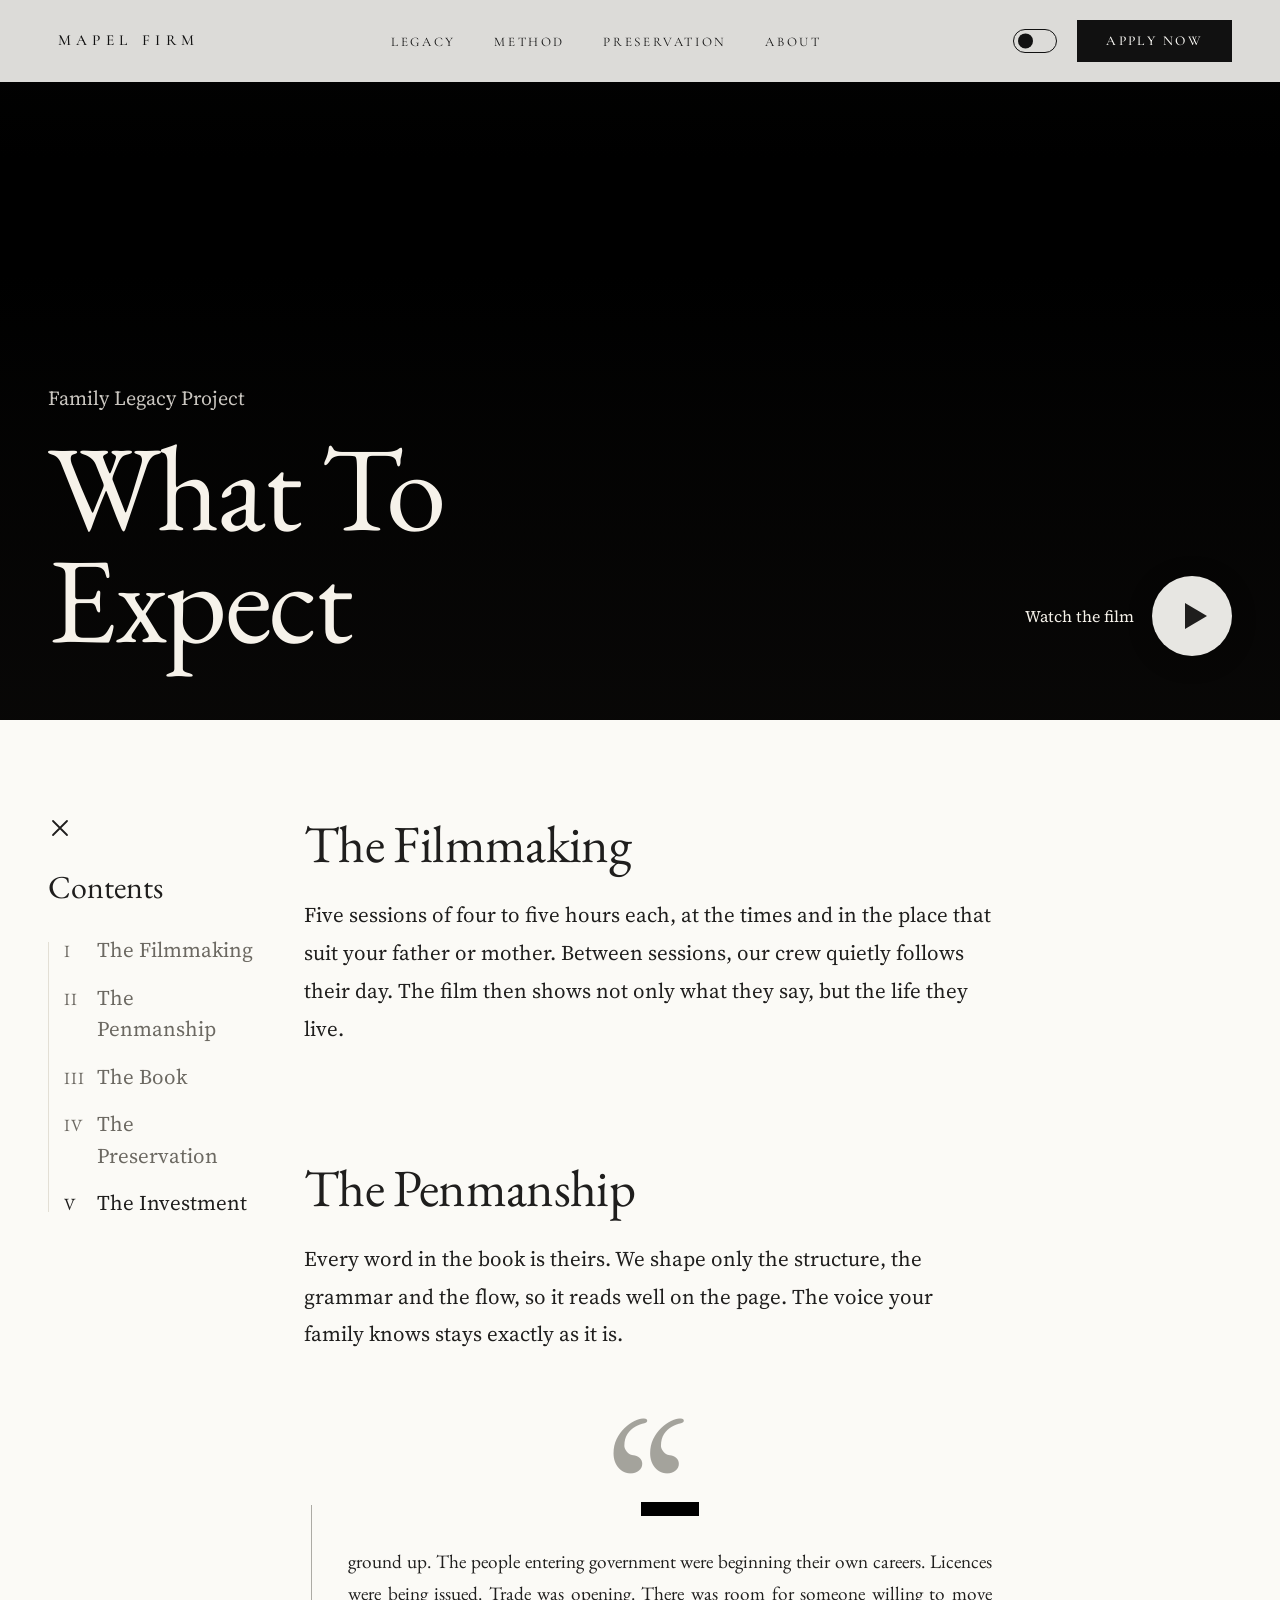
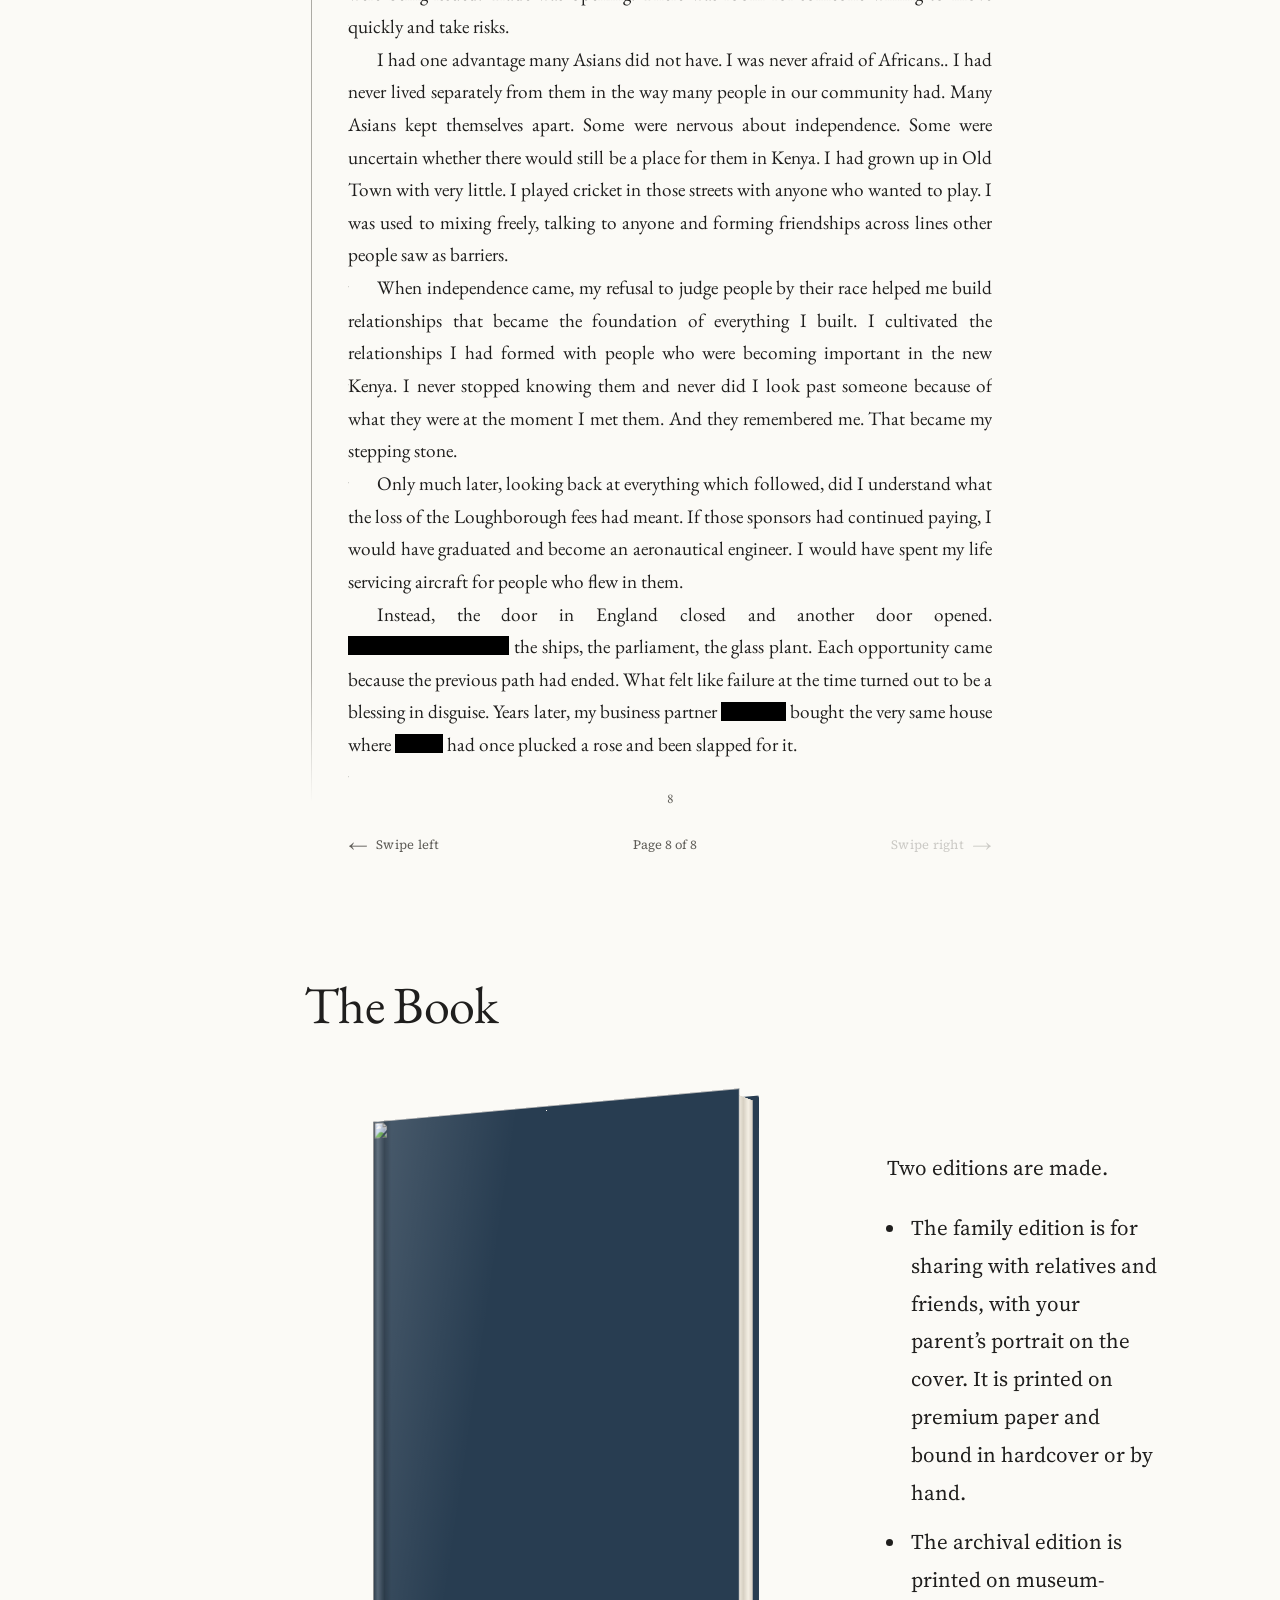
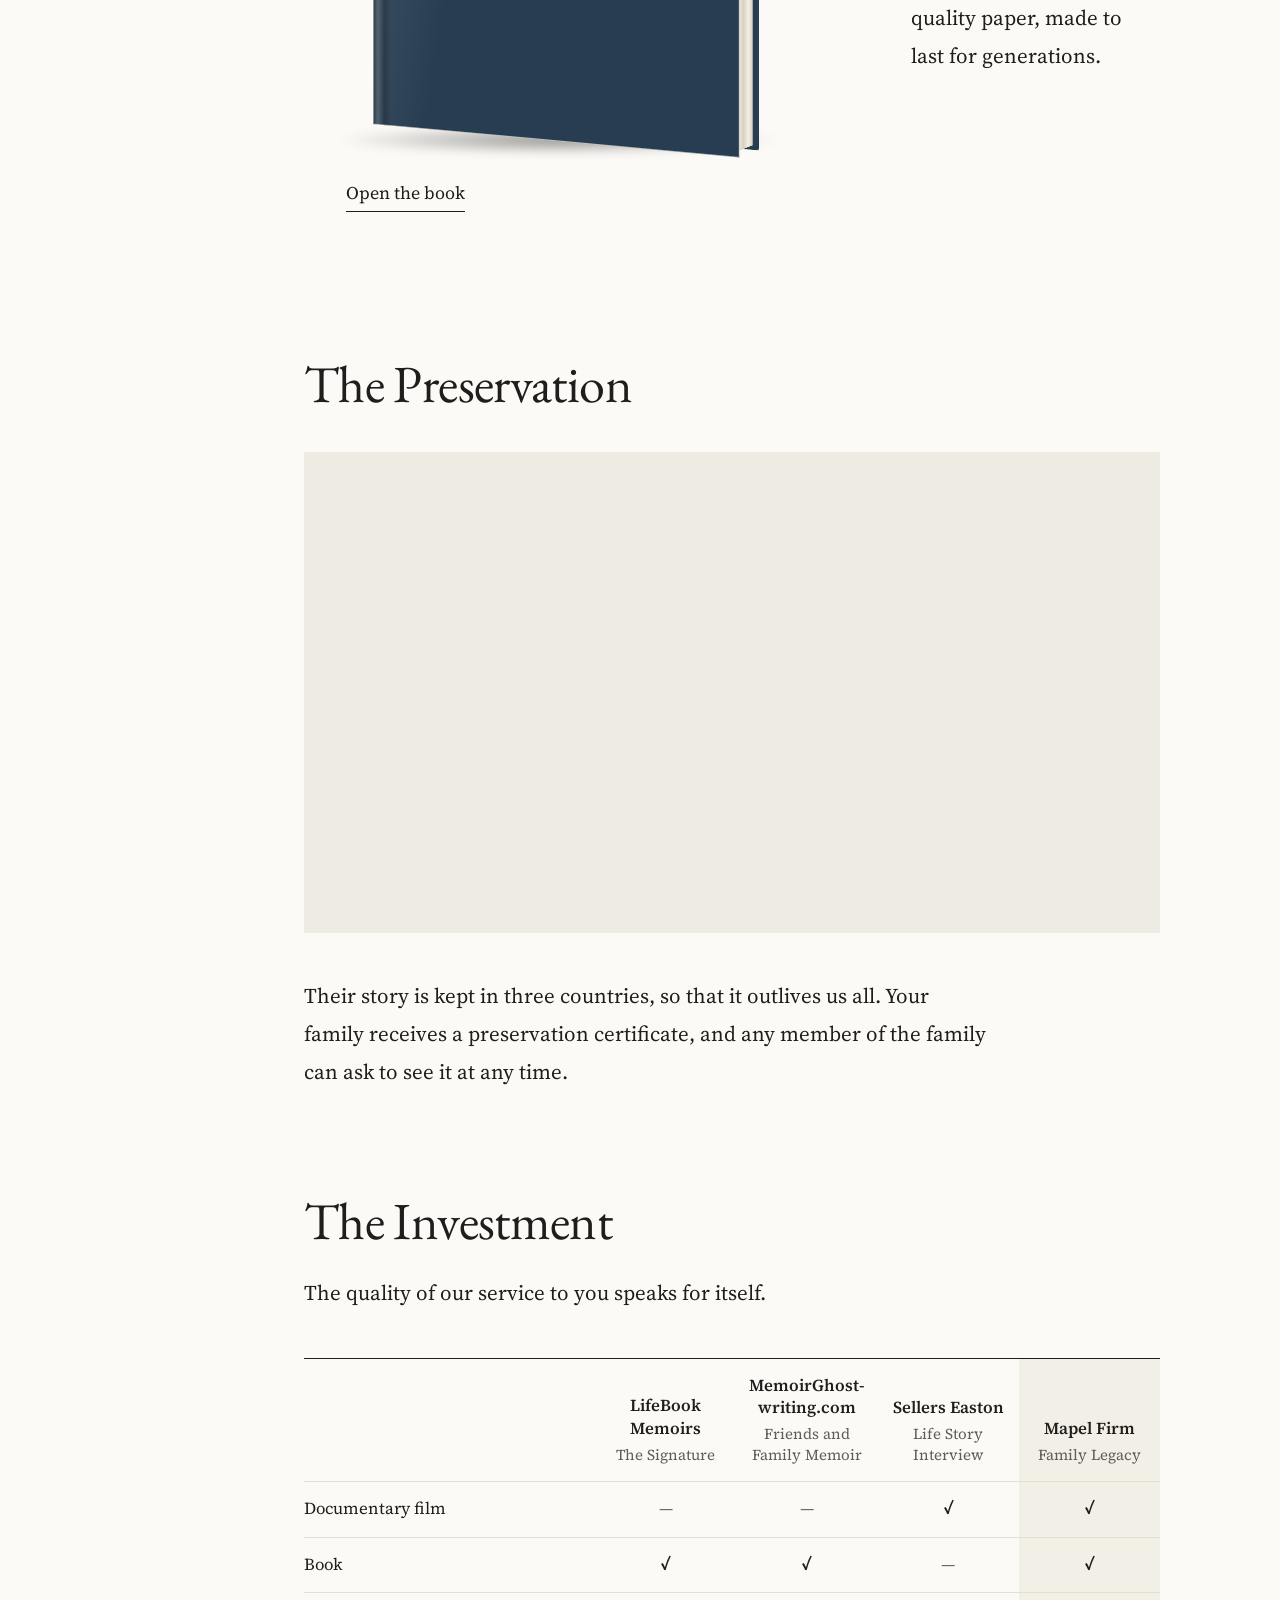
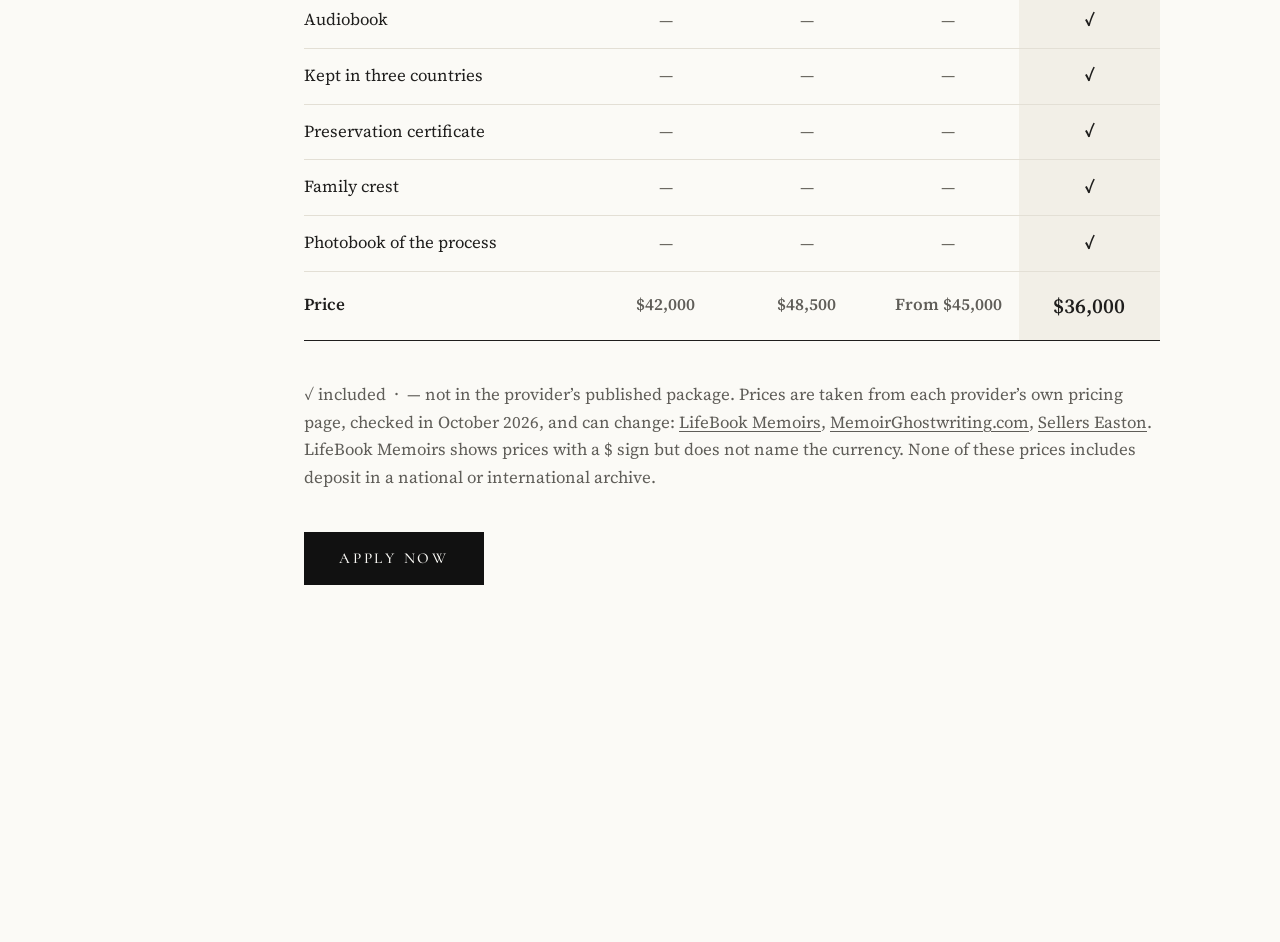
==== commit b34059d6: "Open on the film full-screen; number the contents with a progress line Drawn from the mood board (da" ====
--- a/index.html
+++ b/index.html
@@ -58,6 +58,16 @@
 
 <div class="lc-page" id="lcTop">
 
+  <!-- OPENING: the film's still fills the screen, with the title over it; play runs the film here -->
+  <section class="lc-hero lc-film" aria-labelledby="lcTitle">
+    <video playsinline preload="metadata" poster="https://assets.cdn.filesafe.space/O8TpO01I8Hm4a859zZMa/media/6aecaba942ff25478cd35e90.jpg" src="https://assets.cdn.filesafe.space/O8TpO01I8Hm4a859zZMa/media/6aec88f542ff25478ccddfd1.mp4"></video>
+    <div class="lc-hero-text">
+      <p class="lc-meta">Family Legacy Project</p>
+      <h1 class="lc-title" id="lcTitle">What To Expect</h1>
+    </div>
+    <button class="lc-play" type="button" aria-label="Watch the film"><span></span><em aria-hidden="true">Watch the film</em></button>
+  </section>
+
   <div class="lc-layout">
 
     <!-- CONTENTS SIDEBAR -->
@@ -80,16 +90,9 @@
 
     <main class="lc-article">
 
-      <h1 class="lc-title">What To Expect</h1>
-      <p class="lc-meta">Family Legacy Project</p>
-
-      <!-- 1. LANDSCAPE VIDEO -->
+      <!-- 1. THE FILMMAKING (the film itself plays in the opening above) -->
       <section class="lc-section" id="filmmaking">
         <h2>The Filmmaking</h2>
-        <div class="lc-frame lc-frame-landscape lc-wide lc-film">
-          <video playsinline preload="metadata" poster="https://assets.cdn.filesafe.space/O8TpO01I8Hm4a859zZMa/media/6aecaba942ff25478cd35e90.jpg" src="https://assets.cdn.filesafe.space/O8TpO01I8Hm4a859zZMa/media/6aec88f542ff25478ccddfd1.mp4"></video>
-          <button class="lc-play" type="button" aria-label="Play the film"><span></span></button>
-        </div>
         <p>Five sessions of four to five hours each, at the times and in the place that suit your father or mother. Between sessions, our crew quietly follows their day. The film then shows not only what they say, but the life they live.</p>
       </section>
 
@@ -459,6 +462,40 @@
     });
   }
 
+  // ─── Reading progress in the contents, and a slow drift on the preservation photo ───
+  (function () {
+    var contentsEl = document.querySelector('.lc-contents');
+    var first = document.getElementById('filmmaking');
+    var last = document.getElementById('investment');
+    var photos = Array.prototype.slice.call(document.querySelectorAll('.lc-photo'));
+    var calm = window.matchMedia('(prefers-reduced-motion: reduce)').matches;
+    var waiting = false;
+    function measure() {
+      waiting = false;
+      var vh = window.innerHeight;
+      if (contentsEl && first && last) {
+        var start = first.getBoundingClientRect().top + window.pageYOffset - vh * 0.4;
+        var end = last.getBoundingClientRect().top + window.pageYOffset - vh * 0.4;
+        var t = (window.pageYOffset - start) / (end - start);
+        contentsEl.style.setProperty('--lc-progress', Math.max(0, Math.min(1, t)).toFixed(3));
+      }
+      if (!calm) {
+        photos.forEach(function (ph) {
+          var r = ph.getBoundingClientRect();
+          if (r.bottom < 0 || r.top > vh) return;
+          ph.style.setProperty('--par', Math.max(0, Math.min(1, (vh - r.top) / (vh + r.height))).toFixed(3));
+        });
+      }
+    }
+    window.addEventListener('scroll', function () {
+      if (waiting) return;
+      waiting = true;
+      requestAnimationFrame(measure);
+    }, { passive: true });
+    window.addEventListener('resize', measure);
+    measure();
+  })();
+
   // ─── Film: the thumbnail and play button give way to the player ───
   document.querySelectorAll('.lc-film').forEach(function (film) {
     var video = film.querySelector('video');
--- a/styles.css
+++ b/styles.css
@@ -316,7 +316,113 @@
 }
 
 .lc-layout {
-    padding: 9rem var(--pad-x) 0;
+    padding: 6rem var(--pad-x) 0;
+}
+
+/* ── OPENING ──
+   The film's still fills the screen with the title set over it. It is dark in
+   both themes, because it is a film frame. Pressing play runs the film here. */
+.lc-hero {
+    position: relative;
+    height: min(100vh, max(56.25vw, 34rem));
+    height: min(100svh, max(56.25vw, 34rem));
+    overflow: hidden;
+    background: #0E0D0C;
+    color: #F6F2EA;
+}
+
+.lc-hero video {
+    position: absolute;
+    inset: 0;
+}
+
+/* Darkens the lower half so the title reads on any still */
+.lc-hero::after {
+    content: "";
+    position: absolute;
+    inset: 0;
+    background:
+        linear-gradient(to top, rgba(10,9,8,.82) 0, rgba(10,9,8,.35) 38%, rgba(10,9,8,0) 62%),
+        linear-gradient(to bottom, rgba(10,9,8,.35) 0, rgba(10,9,8,0) 22%);
+    pointer-events: none;
+    transition: opacity .5s ease;
+}
+
+.lc-hero-text {
+    position: absolute;
+    z-index: 2;
+    left: var(--pad-x);
+    right: var(--pad-x);
+    bottom: clamp(2.25rem, 5vw, 4.5rem);
+    pointer-events: none;
+    transition: opacity .5s ease;
+}
+
+.lc-hero .lc-meta {
+    margin: 0 0 1rem;
+    color: rgba(246, 242, 234, .82);
+    font-family: 'Source Serif 4', Georgia, serif;
+    font-size: clamp(1rem, .5vw + .9rem, 1.25rem);
+}
+
+.lc-hero .lc-title {
+    max-width: 8ch;
+    margin: 0;
+    color: #F6F2EA;
+    font-size: clamp(3.75rem, 9.5vw, 10.5rem);
+    line-height: .92;
+    letter-spacing: -.02em;
+}
+
+/* One entrance, on load: the two lines rise into place */
+.lc-hero .lc-meta,
+.lc-hero .lc-title {
+    animation: lc-rise 1.1s cubic-bezier(.2, .7, .2, 1) both;
+}
+
+.lc-hero .lc-title {
+    animation-delay: .12s;
+}
+
+@keyframes lc-rise {
+    from { opacity: 0; transform: translateY(1.75rem); }
+    to { opacity: 1; transform: none; }
+}
+
+/* Play sits bottom right, with its label beside it */
+.lc-hero .lc-play {
+    z-index: 3;
+    top: auto;
+    left: auto;
+    right: var(--pad-x);
+    bottom: clamp(2.25rem, 5vw, 4.5rem);
+    transform: none;
+}
+
+.lc-hero .lc-play:hover {
+    transform: scale(1.06);
+}
+
+.lc-hero .lc-play em {
+    position: absolute;
+    top: 50%;
+    right: calc(100% + 1.1rem);
+    color: #F6F2EA;
+    font-family: 'Source Serif 4', Georgia, serif;
+    font-size: 1rem;
+    font-style: normal;
+    white-space: nowrap;
+    transform: translateY(-50%);
+}
+
+.lc-hero.is-playing {
+    height: min(100vh, 56.25vw);
+    height: min(100svh, 56.25vw);
+}
+
+.lc-hero.is-playing::after,
+.lc-hero.is-playing .lc-hero-text {
+    opacity: 0;
 }
 
 /* ── CONTENTS SIDEBAR ── */
@@ -361,19 +467,60 @@
 
 .lc-contents-title {
     margin: 0 0 1.75rem;
-    font-size: clamp(1.4rem, 1vw + 1rem, 1.85rem);
-    font-weight: 600;
+    font-family: 'EB Garamond', Garamond, 'Times New Roman', serif;
+    font-size: clamp(1.6rem, 1vw + 1.2rem, 2.1rem);
+    font-weight: 400;
     line-height: 1.2;
     color: var(--lc-text);
 }
 
+/* The five parts are numbered, and a hairline fills as the reader moves through them */
 .lc-contents ul {
+    position: relative;
+    padding-left: 1rem;
     list-style: none;
+    counter-reset: lc-part;
+}
+
+.lc-contents ul::before,
+.lc-contents ul::after {
+    content: "";
+    position: absolute;
+    top: .45rem;
+    bottom: .45rem;
+    left: 0;
+    width: 1px;
+    background: var(--lc-line);
+}
+
+.lc-contents ul::after {
+    background: var(--lc-text);
+    transform: scaleY(var(--lc-progress, 0));
+    transform-origin: top;
 }
 
 .lc-contents li {
     margin: 0 0 1rem;
     line-height: 1.5;
+    counter-increment: lc-part;
+}
+
+.lc-contents li:last-child {
+    margin-bottom: 0;
+}
+
+.lc-page .lc-contents a {
+    display: flex;
+    align-items: baseline;
+}
+
+.lc-contents a::before {
+    content: counter(lc-part, upper-roman);
+    flex: none;
+    width: 1.9em;
+    font-family: 'EB Garamond', Garamond, serif;
+    font-size: .82em;
+    letter-spacing: .06em;
 }
 
 .lc-page .lc-contents a {
@@ -435,11 +582,12 @@
 
 .lc-section h2,
 .lc-pricing h2 {
-    margin: 0 0 1.25rem;
-    font-size: clamp(1.6rem, 1.3vw + 1.1rem, 2.25rem);
-    font-weight: 700;
-    letter-spacing: -.01em;
-    line-height: 1.2;
+    margin: 0 0 1.5rem;
+    font-family: 'EB Garamond', Garamond, 'Times New Roman', serif;
+    font-size: clamp(2.2rem, 2.2vw + 1.5rem, 3.4rem);
+    font-weight: 400;
+    letter-spacing: -.012em;
+    line-height: 1.08;
     color: var(--lc-text);
 }
 
@@ -990,11 +1138,13 @@
     background: var(--lc-frame);
 }
 
+/* The photo is a little taller than its frame and drifts slowly as the page scrolls */
 .lc-photo img {
     display: block;
     width: 100%;
-    height: 100%;
+    height: 116%;
     object-fit: cover;
+    transform: translateY(calc(var(--par, .5) * -13.8%));
 }
 
 /* Show each image and the video whole, without cropping */
@@ -1256,7 +1406,16 @@
     }
 
     .lc-layout {
-        padding-top: 7rem;
+        padding-top: 3.5rem;
+    }
+
+    .lc-hero .lc-play em {
+        display: none;
+    }
+
+    .lc-hero .lc-play {
+        width: 4rem;
+        height: 4rem;
     }
 
     .lc-contents {
@@ -1362,5 +1521,6 @@
 
     *, *::before, *::after {
         transition: none !important;
-    }
-}
+        animation: none !important;
+    }
+}
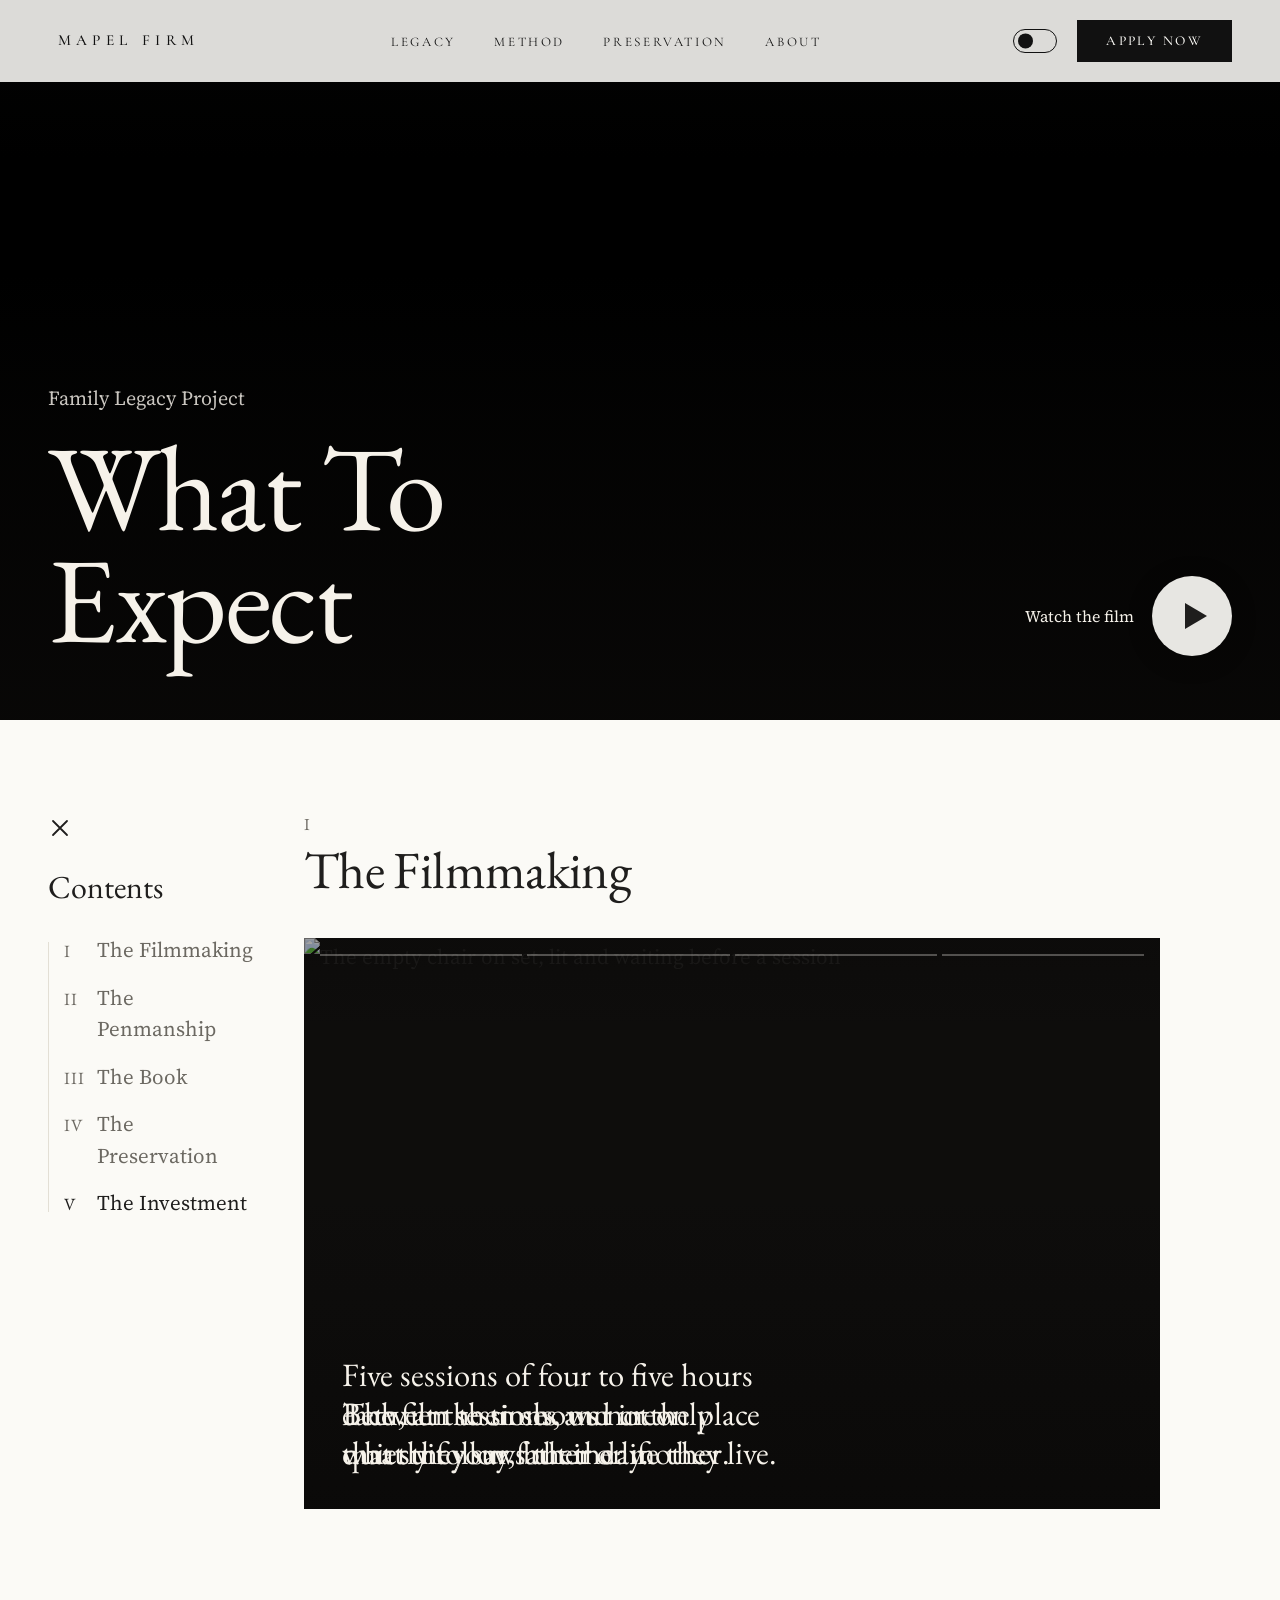
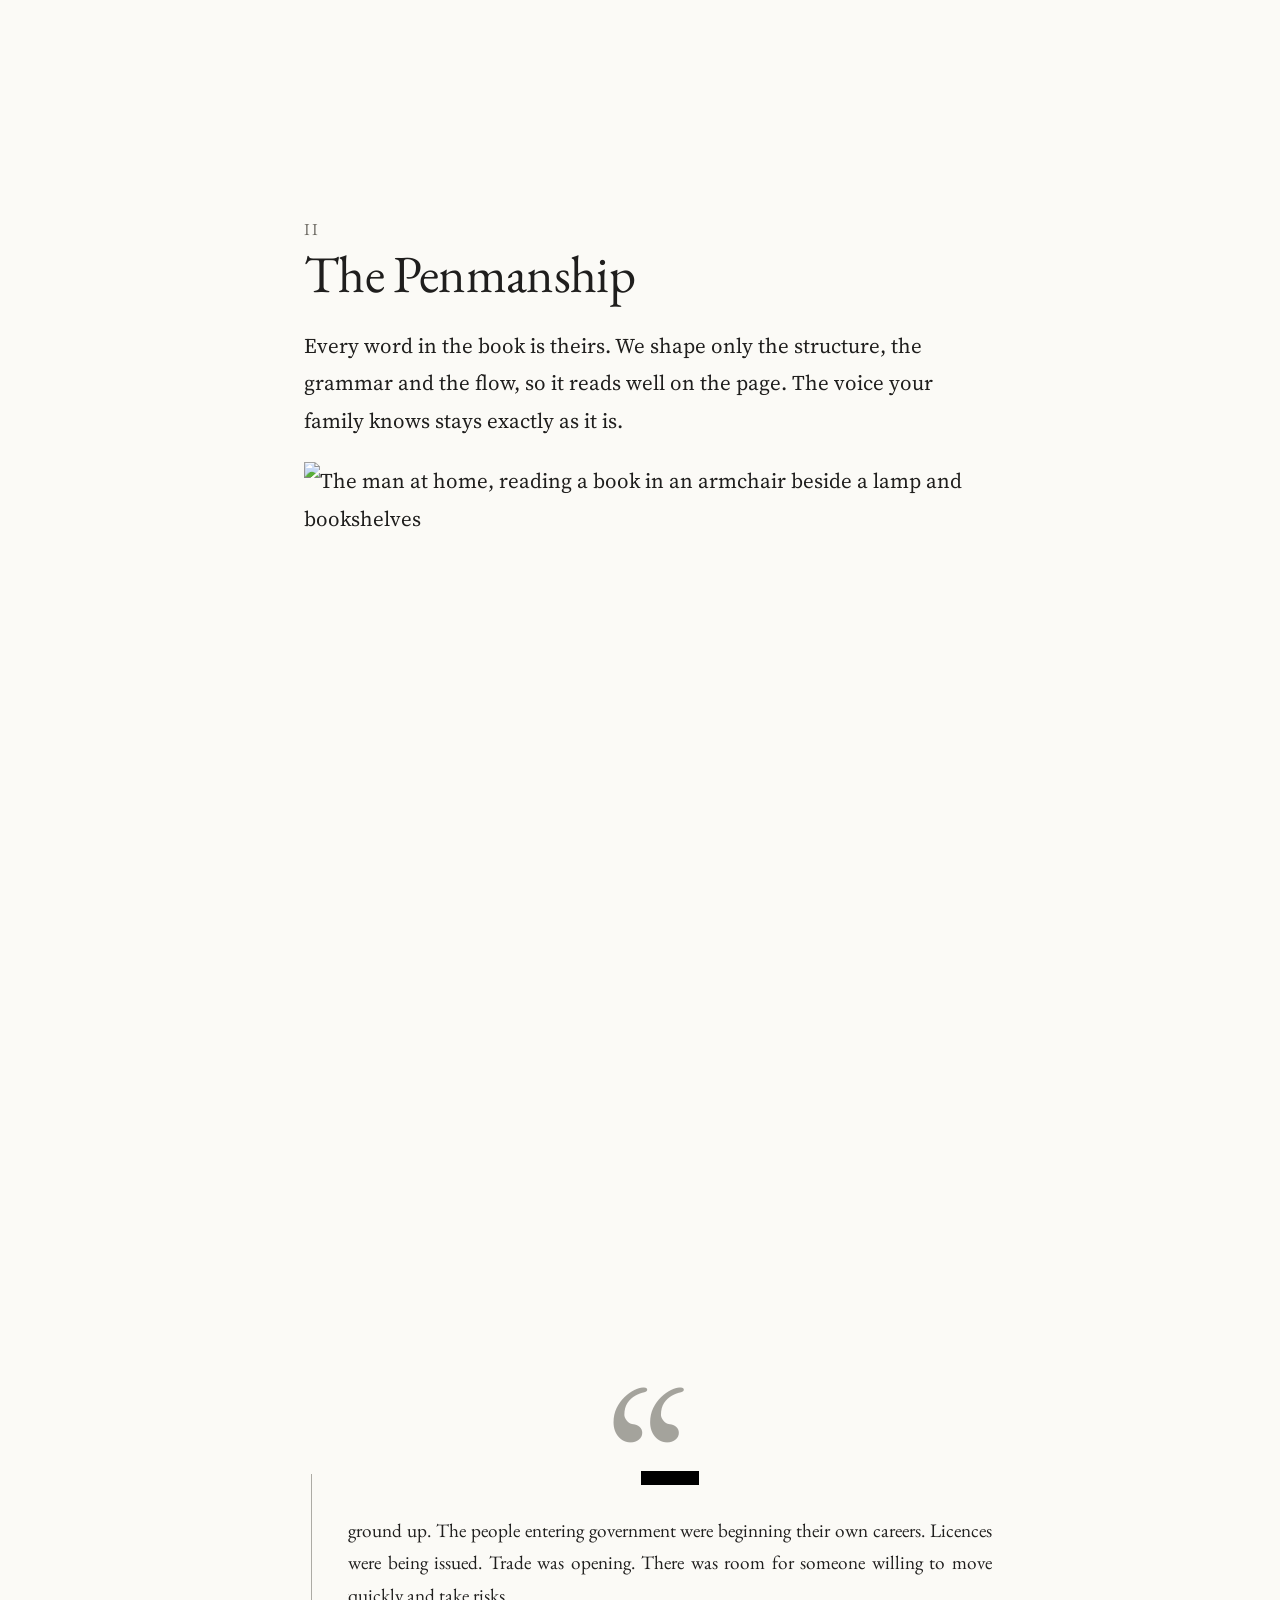
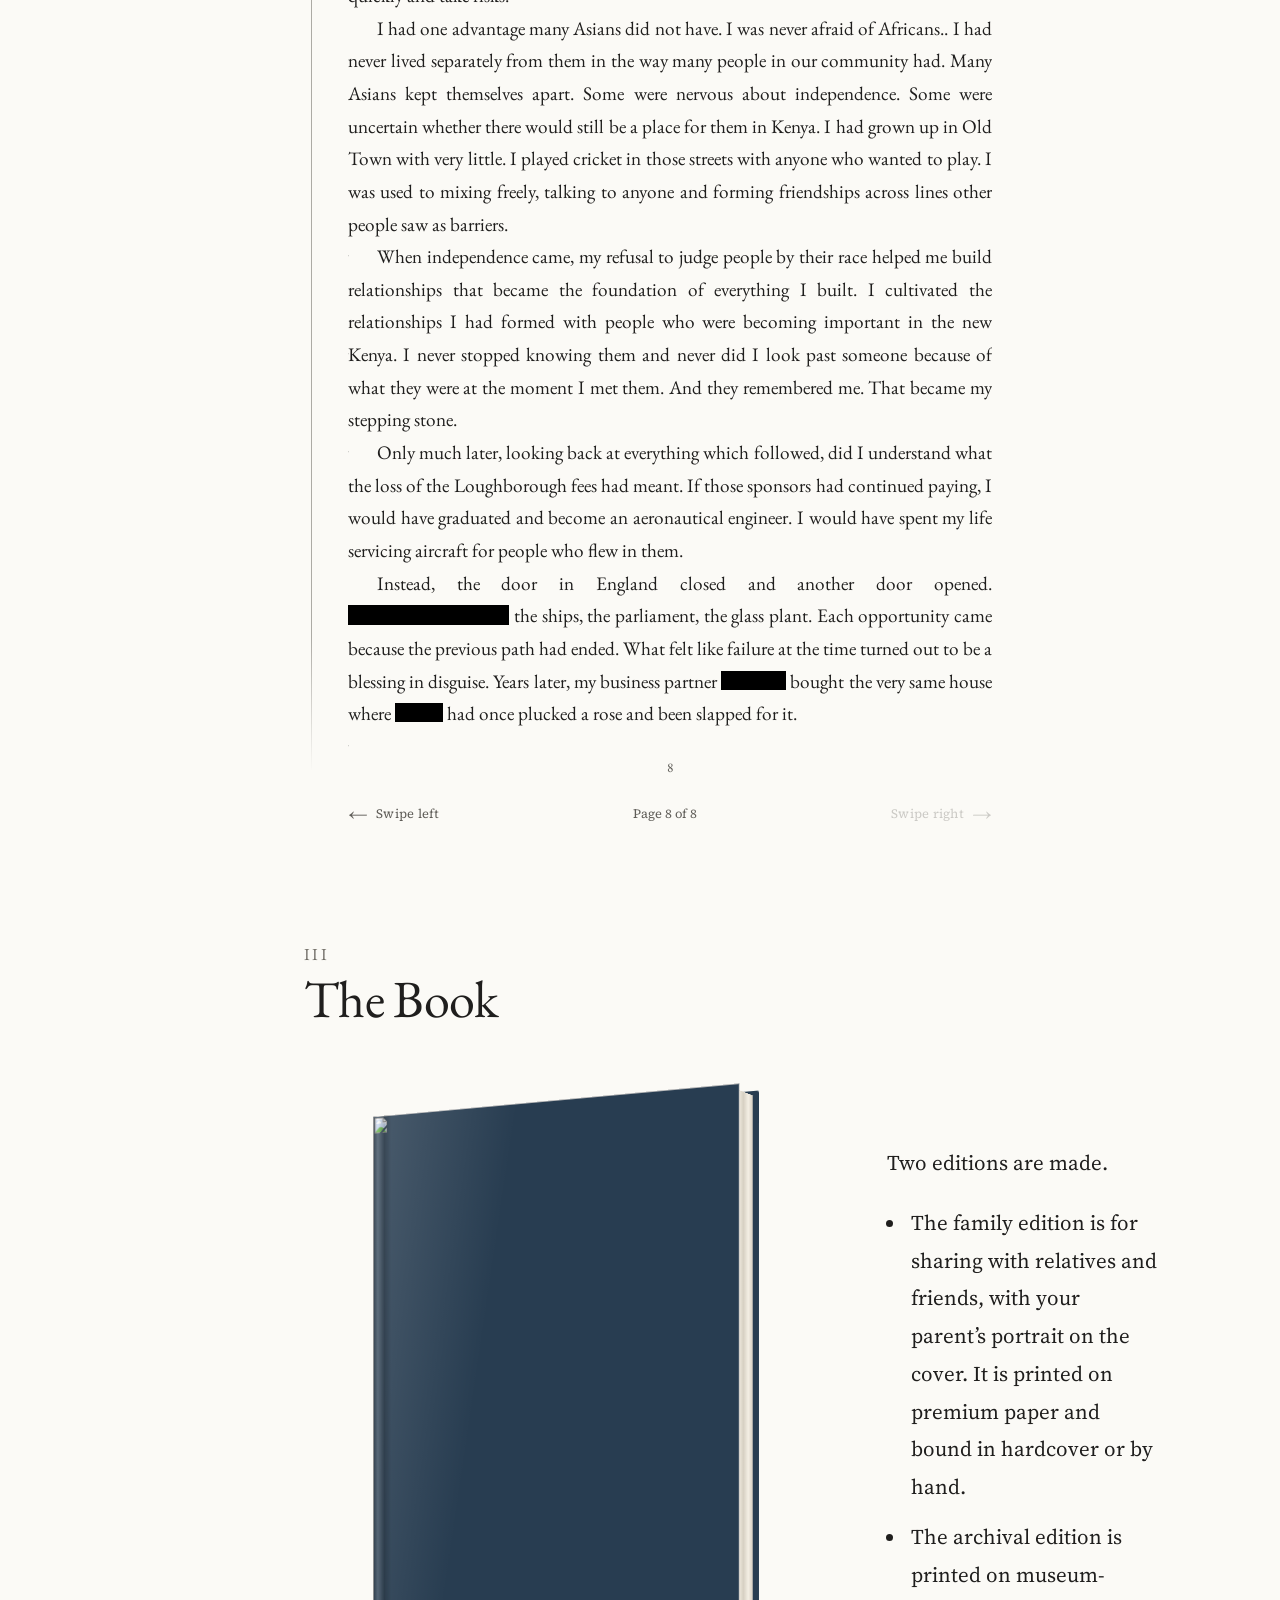
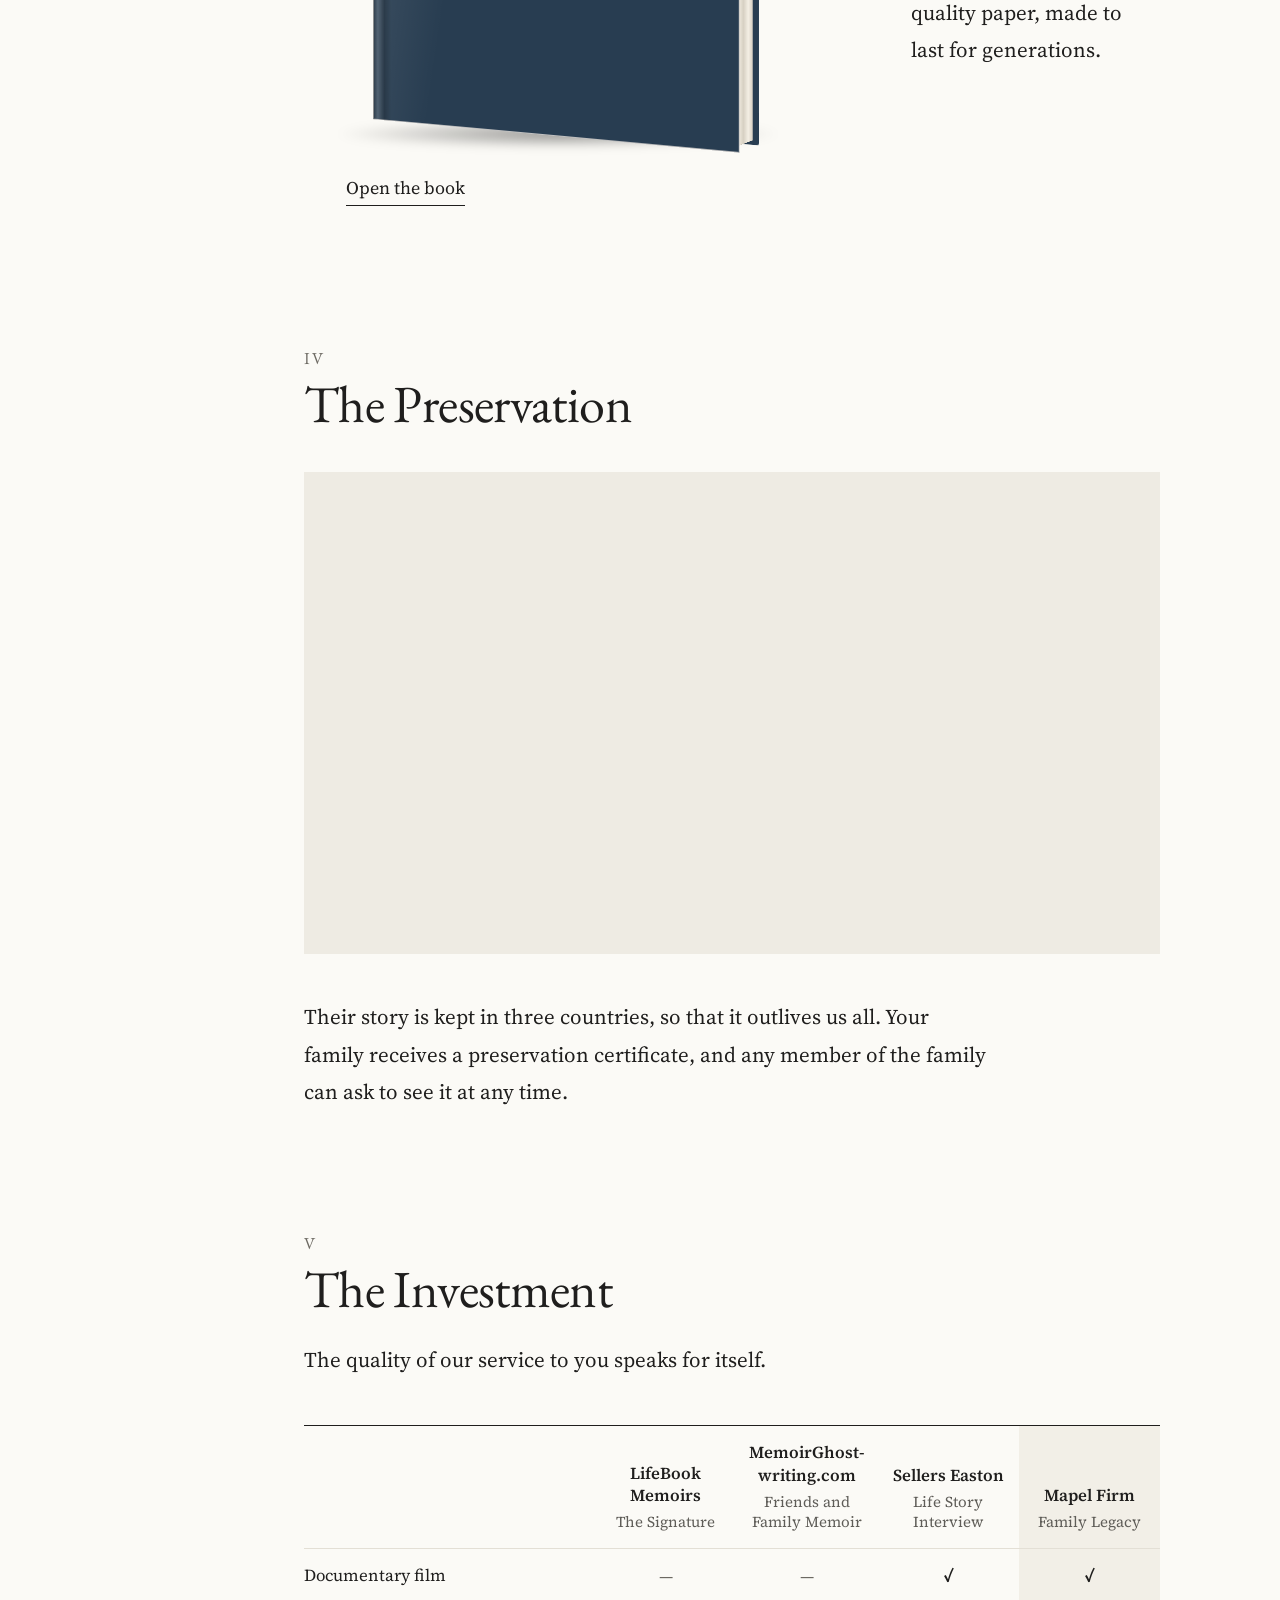
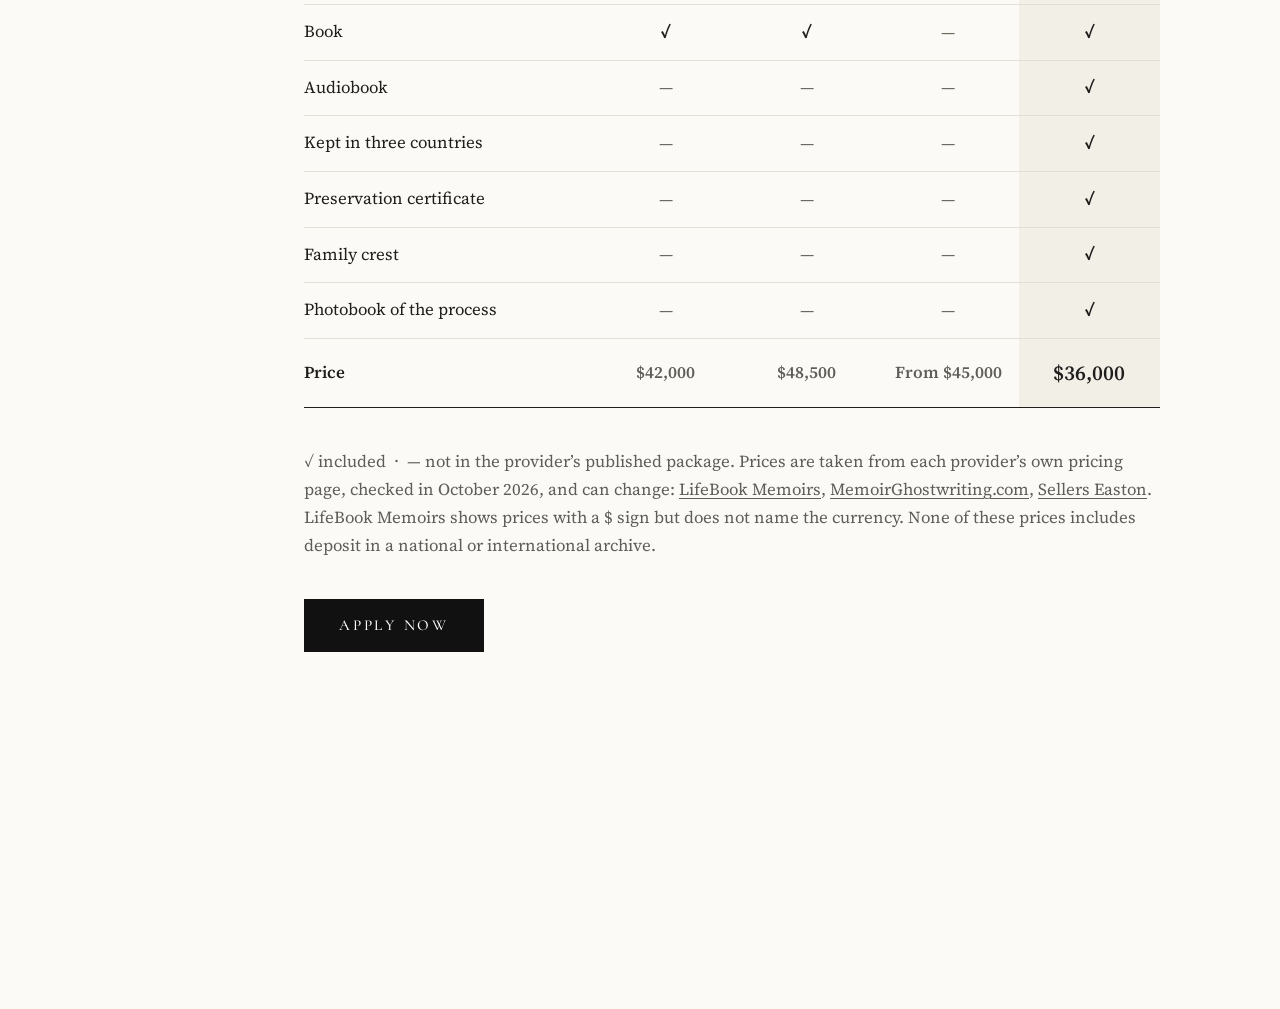
==== commit 6c8c9e7d: "Tell The Filmmaking as a film; add the reading portrait and clip slots - The Filmmaking paragraph no" ====
--- a/index.html
+++ b/index.html
@@ -21,6 +21,23 @@
 <link rel="preconnect" href="https://fonts.googleapis.com">
 <link rel="preconnect" href="https://fonts.gstatic.com" crossorigin>
 <link href="https://fonts.googleapis.com/css2?family=EB+Garamond:ital,wght@0,400;0,500;1,400&family=Jost:wght@500&family=Cormorant+Garamond:ital,wght@0,300;0,400;0,500;1,300;1,400&family=Source+Serif+4:ital,opsz,wght@0,8..60,400;0,8..60,600;0,8..60,700;1,8..60,400&display=swap" rel="stylesheet">
+
+<!-- ============================================================
+     MEDIA LINKS
+     Upload a file to the media library, then paste its link between
+     the quotes on its line. A line left empty keeps that clip or
+     photo switched off; the page works either way.
+     ============================================================ -->
+<script>
+window.LC_MEDIA = {
+  softbox:   "",   // 06-crew-softbox.mp4      The Filmmaking
+  operator:  "",   // 07-camera-operator.mp4   The Filmmaking
+  focus:     "",   // 08-focus-ring.mp4        The Filmmaking
+  carRide:   "",   // 09-car-ride.mp4          The Filmmaking
+  interview: "",   // 05-interview.jpg         The Filmmaking
+  archiving: ""    // 10-archiving.mp4         The Preservation
+};
+</script>
 
 <!-- NAVIGATION (same as mapelfirm.com, plus the theme switch) -->
 <nav id="siteNav">
@@ -93,13 +110,44 @@
       <!-- 1. THE FILMMAKING (the film itself plays in the opening above) -->
       <section class="lc-section" id="filmmaking">
         <h2>The Filmmaking</h2>
-        <p>Five sessions of four to five hours each, at the times and in the place that suit your father or mother. Between sessions, our crew quietly follows their day. The film then shows not only what they say, but the life they live.</p>
+
+        <!-- The section's paragraph, told as a film. The screen holds still while the
+             shots change, and each sentence appears as a caption. "Beats" list the
+             shots in order as shot:sentence; shots joined with + share the screen.
+             Shots whose link is missing above are skipped. Without scripts this is
+             one photo with the paragraph under it. -->
+        <div class="lc-reel lc-wide"
+             data-beats-wide="softbox+operator+focus:0 chairEmpty:0 chairSession:0 carRide+car:1 interview:2 car:2"
+             data-beats-narrow="softbox:0 operator:0 focus:0 chairEmpty:0 chairSession:0 carRide:1 interview:2 car:2">
+          <div class="lc-reel-stage">
+            <div class="lc-reel-screen">
+              <figure class="lc-shot" data-shot="softbox" data-kind="clip" data-alt="Two crew members adjusting a light on set"></figure>
+              <figure class="lc-shot" data-shot="operator" data-kind="clip" data-alt="A camera operator framing the empty chair"></figure>
+              <figure class="lc-shot" data-shot="focus" data-kind="clip" data-alt="A hand turning the focus ring of a camera lens"></figure>
+              <figure class="lc-shot" data-shot="chairEmpty" style="--pos-narrow: 66% 50%"><img src="https://assets.cdn.filesafe.space/O8TpO01I8Hm4a859zZMa/media/6acbe5a6bd6bb710ca4f72e5.png" alt="The empty chair on set, lit and waiting before a session" decoding="async"></figure>
+              <figure class="lc-shot" data-shot="chairSession" data-dissolve data-static style="--pos-narrow: 66% 50%"><img src="https://assets.cdn.filesafe.space/O8TpO01I8Hm4a859zZMa/media/6acbe5a6bd6bb710ca4f72db.png" alt="The same chair during a session: an older man seated and speaking, with lights and a microphone around him" decoding="async"></figure>
+              <figure class="lc-shot" data-shot="carRide" data-kind="clip" data-alt="The man in the back seat of a car, working on a tablet as the city passes" style="--pos-wide: 22% 50%; --pos-narrow: 12% 50%"></figure>
+              <figure class="lc-shot" data-shot="car" data-weight="2" style="--pos-wide: 34% 50%; --pos-narrow: 38% 50%"><img src="https://assets.cdn.filesafe.space/O8TpO01I8Hm4a859zZMa/media/6acbe5a64770fb500bf57a39.png" alt="The man in a suit in the back seat of a car, looking out at the rain" loading="lazy" decoding="async"></figure>
+              <figure class="lc-shot" data-shot="interview" data-kind="photo" data-alt="The man speaking during a session, with the camera in the foreground" style="--pos-narrow: 33% 50%"></figure>
+              <div class="lc-reel-bars" aria-hidden="true"></div>
+            </div>
+            <p class="lc-reel-caps">
+              <span class="lc-cap">Five sessions of four to five hours each, at the times and in the place that suit your father or mother.</span>
+              <span class="lc-cap">Between sessions, our crew quietly follows their day.</span>
+              <span class="lc-cap">The film then shows not only what they say, but the life they live.</span>
+            </p>
+          </div>
+          <div class="lc-reel-run" aria-hidden="true"></div>
+        </div>
       </section>
 
       <!-- 2. TEXT -->
-      <section class="lc-section" id="penmanship">
+      <section class="lc-section lc-pen" id="penmanship">
         <h2>The Penmanship</h2>
         <p>Every word in the book is theirs. We shape only the structure, the grammar and the flow, so it reads well on the page. The voice your family knows stays exactly as it is.</p>
+        <figure class="lc-pen-portrait">
+          <img src="https://assets.cdn.filesafe.space/O8TpO01I8Hm4a859zZMa/media/6accfea904c496731f32f3e5.png" alt="The man at home, reading a book in an armchair beside a lamp and bookshelves" width="941" height="1672" loading="lazy" decoding="async">
+        </figure>
 
         <!-- Sample pages from a book, one page at a time. Names are empty black boxes; the names are not in this file. -->
         <div class="lc-book lc-carousel" id="penmanship-pages" aria-roledescription="carousel" aria-label="Sample pages from a book">
@@ -252,7 +300,10 @@
         <figure class="lc-photo lc-wide">
           <img src="https://assets.cdn.filesafe.space/O8TpO01I8Hm4a859zZMa/media/6ad8c8d33be7ffaf0d499fcc.png" alt="The Preservation" loading="lazy">
         </figure>
-        <p>Their story is kept in three countries, so that it outlives us all. Your family receives a preservation certificate, and any member of the family can ask to see it at any time.</p>
+        <div class="lc-pres-row lc-wide">
+          <figure class="lc-clip lc-pres-clip" data-media="archiving" data-alt="An archivist examining strips of film through a loupe on a lightbox" hidden></figure>
+          <p>Their story is kept in three countries, so that it outlives us all. Your family receives a preservation certificate, and any member of the family can ask to see it at any time.</p>
+        </div>
       </section>
 
     </main>
@@ -461,6 +512,215 @@
       if (s) observer.observe(s);
     });
   }
+
+  // ─── Clips: silent, looping, and loaded only when they are about to be seen ───
+  var MEDIA = window.LC_MEDIA || {};
+  var calmMotion = window.matchMedia('(prefers-reduced-motion: reduce)').matches;
+
+  function makeClip(link, label) {
+    var v = document.createElement('video');
+    v.muted = true; v.defaultMuted = true; v.loop = true; v.playsInline = true;
+    v.setAttribute('muted', ''); v.setAttribute('loop', ''); v.setAttribute('playsinline', '');
+    v.setAttribute('disablepictureinpicture', '');
+    v.preload = 'none';
+    v.setAttribute('data-src', link);
+    if (label) v.setAttribute('aria-label', label);
+    return v;
+  }
+  function loadClip(v) {
+    if (v.getAttribute('src') || !v.getAttribute('data-src')) return;
+    v.preload = 'auto';
+    v.src = v.getAttribute('data-src') + '#t=0.01';   // shows a frame before it plays
+  }
+  // With reduced motion the clip loads its first frame and stays still
+  function playClip(v) {
+    loadClip(v);
+    if (calmMotion) return;
+    var started = v.play();
+    if (started && started.catch) started.catch(function () {});
+  }
+
+  // A clip outside the reel switches on when its link is in LC_MEDIA
+  Array.prototype.slice.call(document.querySelectorAll('.lc-clip[data-media]')).forEach(function (fig) {
+    var link = MEDIA[fig.getAttribute('data-media')];
+    if (!link) return;
+    var v = makeClip(link, fig.getAttribute('data-alt'));
+    fig.appendChild(v);
+    fig.hidden = false;
+    fig.parentNode.classList.add('has-clip');
+    if ('IntersectionObserver' in window) {
+      new IntersectionObserver(function (entries) {
+        if (entries[0].isIntersecting) playClip(v); else v.pause();
+      }, { threshold: 0.25 }).observe(fig);
+    } else {
+      playClip(v);
+    }
+  });
+
+  // ─── The Filmmaking reel: the screen holds while the shots change; each sentence is a caption ───
+  (function () {
+    var reel = document.querySelector('.lc-reel');
+    if (!reel) return;
+    var stage = reel.querySelector('.lc-reel-stage');
+    var barsEl = reel.querySelector('.lc-reel-bars');
+    var caps = Array.prototype.slice.call(reel.querySelectorAll('.lc-cap'));
+    var tall = window.matchMedia('(max-width: 900px) and (orientation: portrait)');
+    var shots = {}, order = [];
+
+    // Shots with media stay; a shot waiting for a link takes it from LC_MEDIA or is dropped
+    Array.prototype.slice.call(reel.querySelectorAll('.lc-shot')).forEach(function (fig) {
+      var key = fig.getAttribute('data-shot');
+      if (!fig.firstElementChild) {
+        var link = MEDIA[key], el;
+        if (!link) { fig.parentNode.removeChild(fig); return; }
+        if (fig.getAttribute('data-kind') === 'clip') {
+          el = makeClip(link, fig.getAttribute('data-alt'));
+        } else {
+          el = document.createElement('img');
+          el.alt = fig.getAttribute('data-alt') || '';
+          el.decoding = 'async';
+          el.src = link;
+        }
+        fig.appendChild(el);
+      }
+      shots[key] = fig;
+      order.push(key);
+    });
+    if (!order.length) return;
+
+    var beats = [], bars = [], current = -1, leaveTimer = null, near = false, stickTop = 0, queued = false;
+
+    function clipOf(key) { return shots[key].querySelector('video'); }
+
+    function show(i) {
+      if (i === current || !beats[i]) return;
+      var beat = beats[i], prev = beats[current];
+      current = i;
+
+      // Shots that share the screen sit side by side, split by their weights
+      var total = 0, x = 0, place = {}, gap = beat.keys.length > 1 ? 3 : 0;
+      beat.keys.forEach(function (k) { total += parseFloat(shots[k].getAttribute('data-weight')) || 1; });
+      beat.keys.forEach(function (k, n) {
+        var w = (parseFloat(shots[k].getAttribute('data-weight')) || 1) / total;
+        place[k] = { x: x, w: w, l: n === 0 ? 0 : gap / 2, r: n === beat.keys.length - 1 ? 0 : gap / 2 };
+        x += w;
+      });
+
+      order.forEach(function (k) {
+        var fig = shots[k], at = place[k], clip = clipOf(k);
+        if (at) {
+          fig.style.left = 'calc(' + (at.x * 100).toFixed(3) + '% + ' + at.l + 'px)';
+          fig.style.width = 'calc(' + (at.w * 100).toFixed(3) + '% - ' + (at.l + at.r) + 'px)';
+          fig.style.zIndex = 2;
+          fig.classList.remove('is-leaving');
+          fig.classList.add('is-on');
+          if (clip && near) playClip(clip);
+        } else if (prev && prev.keys.indexOf(k) !== -1) {
+          // The outgoing shot stays underneath until the new one has faded in over it
+          fig.style.zIndex = 1;
+          fig.classList.remove('is-on');
+          fig.classList.add('is-leaving');
+        } else {
+          fig.style.zIndex = '';
+          fig.classList.remove('is-on');
+          fig.classList.remove('is-leaving');
+          if (clip) clip.pause();
+        }
+      });
+
+      clearTimeout(leaveTimer);
+      leaveTimer = setTimeout(function () {
+        order.forEach(function (k) {
+          var fig = shots[k];
+          if (!fig.classList.contains('is-leaving')) return;
+          fig.classList.remove('is-leaving');
+          if (clipOf(k)) clipOf(k).pause();
+        });
+      }, 1900);
+
+      caps.forEach(function (c, j) { c.classList.toggle('is-on', j === beat.cap); });
+    }
+
+    function update() {
+      queued = false;
+      if (!beats.length) return;
+      var r = reel.getBoundingClientRect();
+      var run = r.height - stage.offsetHeight;
+      var t = run > 0 ? Math.max(0, Math.min(1, (stickTop - r.top) / run)) : 0;
+      var f = t * beats.length, i = Math.min(beats.length - 1, Math.floor(f));
+      show(i);
+      bars.forEach(function (b, j) {
+        b.style.setProperty('--fill', j < i ? '1' : j > i ? '0' : Math.min(1, f - i).toFixed(3));
+      });
+    }
+
+    // Wide screens can show several clips side by side; a phone held upright shows one at a time
+    function build() {
+      var spec = reel.getAttribute(tall.matches ? 'data-beats-narrow' : 'data-beats-wide') || '';
+      var all = spec.trim().split(/\s+/).map(function (token) {
+        var parts = token.split(':');
+        return {
+          keys: parts[0].split('+').filter(function (k) { return shots[k]; }),
+          cap: parseInt(parts[1], 10) || 0
+        };
+      }).filter(function (b) { return b.keys.length; });
+      // A sentence whose own shots are all missing borrows the shots of the next beat
+      caps.forEach(function (c, j) {
+        if (!all.length || all.some(function (b) { return b.cap === j; })) return;
+        var at = 0;
+        while (at < all.length && all[at].cap < j) at++;
+        var donor = all[Math.min(at, all.length - 1)];
+        all.splice(at, 0, { keys: donor.keys.slice(), cap: j });
+      });
+      // Two beats left identical by a missing link count once
+      beats = all.filter(function (b, n) {
+        var p = all[n - 1];
+        return !(p && p.cap === b.cap && p.keys.join() === b.keys.join());
+      });
+      reel.style.setProperty('--beats', beats.length);
+      barsEl.innerHTML = '';
+      bars = beats.map(function () { var bar = document.createElement('i'); barsEl.appendChild(bar); return bar; });
+      order.forEach(function (k) {
+        shots[k].classList.remove('is-on');
+        shots[k].classList.remove('is-leaving');
+        shots[k].style.zIndex = '';
+      });
+      current = -1;
+      stickTop = parseFloat(getComputedStyle(stage).top) || 0;
+      update();
+    }
+
+    reel.classList.add('is-live');
+    build();
+
+    window.addEventListener('scroll', function () {
+      if (queued) return;
+      queued = true;
+      requestAnimationFrame(update);
+    }, { passive: true });
+    window.addEventListener('resize', function () {
+      stickTop = parseFloat(getComputedStyle(stage).top) || 0;
+      update();
+    });
+    if (tall.addEventListener) tall.addEventListener('change', build);
+    else if (tall.addListener) tall.addListener(build);
+
+    // Clips load as the reel comes near and stop when it is well out of view
+    if ('IntersectionObserver' in window) {
+      new IntersectionObserver(function (entries) {
+        near = entries[0].isIntersecting;
+        order.forEach(function (k) {
+          var clip = clipOf(k);
+          if (!clip) return;
+          if (!near) { clip.pause(); return; }
+          loadClip(clip);
+          if (shots[k].classList.contains('is-on')) playClip(clip);
+        });
+      }, { rootMargin: '100% 0px 100% 0px' }).observe(reel);
+    } else {
+      near = true;
+    }
+  })();
 
   // ─── Reading progress in the contents, and a slow drift on the preservation photo ───
   (function () {
--- a/styles.css
+++ b/styles.css
@@ -1367,6 +1367,318 @@
     outline-offset: 3px;
 }
 
+/* ── THE FILMMAKING REEL ──
+   The section's paragraph told as a film. Without scripts it is one photo with
+   the paragraph under it. With scripts (.is-live) the screen holds in place
+   while the shots change, and each sentence shows as a caption. */
+.lc-reel {
+    position: relative;
+}
+
+.lc-reel-screen {
+    position: relative;
+    width: 100%;
+    aspect-ratio: 3 / 2;
+    overflow: hidden;
+    background: #0E0D0C;
+}
+
+.lc-shot {
+    position: absolute;
+    top: 0;
+    bottom: 0;
+    left: 0;
+    width: 100%;
+    margin: 0;
+    opacity: 0;
+}
+
+.lc-shot:empty {
+    display: none;
+}
+
+.lc-shot[data-static] {
+    opacity: 1;
+}
+
+.lc-shot img,
+.lc-shot video {
+    display: block;
+    width: 100%;
+    height: 100%;
+    object-fit: cover;
+    object-position: var(--pos-wide, 50% 50%);
+}
+
+.lc-reel-bars {
+    display: none;
+}
+
+.lc-section .lc-reel-caps {
+    max-width: 43rem;
+    margin: 1.75rem 0 0;
+}
+
+.lc-reel.is-live .lc-reel-stage {
+    position: sticky;
+    top: 6rem;
+}
+
+.lc-reel.is-live .lc-reel-screen {
+    max-height: calc(100vh - 7.5rem);
+}
+
+/* The distance scrolled while the screen holds: one stretch per beat */
+.lc-reel.is-live .lc-reel-run {
+    height: calc(var(--beats, 4) * 50vh);
+}
+
+.lc-reel.is-live .lc-shot {
+    opacity: 0;
+    transition: opacity .9s ease;
+}
+
+.lc-reel.is-live .lc-shot.is-on {
+    opacity: 1;
+}
+
+/* The outgoing shot waits underneath while the next one fades in over it */
+.lc-reel.is-live .lc-shot.is-leaving {
+    opacity: 1;
+    transition: none;
+}
+
+/* The empty chair gives way slowly to the same chair in use */
+.lc-reel.is-live .lc-shot[data-dissolve].is-on {
+    transition-duration: 1.8s;
+}
+
+.lc-reel.is-live .lc-reel-screen::after {
+    content: "";
+    position: absolute;
+    inset: 0;
+    z-index: 4;
+    background:
+        linear-gradient(to top, rgba(10,9,8,.82) 0, rgba(10,9,8,.32) 32%, rgba(10,9,8,0) 56%),
+        linear-gradient(to bottom, rgba(10,9,8,.4) 0, rgba(10,9,8,0) 16%);
+    pointer-events: none;
+}
+
+/* One bar per beat along the top; the current bar fills as the reader scrolls */
+.lc-reel.is-live .lc-reel-bars {
+    position: absolute;
+    z-index: 5;
+    top: 1rem;
+    left: 1rem;
+    right: 1rem;
+    display: flex;
+    gap: 5px;
+}
+
+.lc-reel-bars i {
+    position: relative;
+    flex: 1;
+    height: 2px;
+    overflow: hidden;
+    background: rgba(246, 242, 234, .3);
+}
+
+.lc-reel-bars i::after {
+    content: "";
+    position: absolute;
+    inset: 0;
+    background: #F6F2EA;
+    transform: scaleX(var(--fill, 0));
+    transform-origin: left;
+}
+
+.lc-section .lc-reel.is-live .lc-reel-caps {
+    position: absolute;
+    z-index: 6;
+    left: clamp(1.25rem, 3vw, 2.5rem);
+    right: clamp(1.25rem, 3vw, 2.5rem);
+    bottom: clamp(1.25rem, 3vw, 2.25rem);
+    display: grid;
+    max-width: none;
+    margin: 0;
+    color: #F6F2EA;
+    font-family: 'EB Garamond', Garamond, 'Times New Roman', serif;
+    font-size: clamp(1.4rem, 1.3vw + 1rem, 2.2rem);
+    line-height: 1.2;
+    pointer-events: none;
+}
+
+.lc-reel.is-live .lc-cap {
+    grid-area: 1 / 1;
+    align-self: end;
+    max-width: 34ch;
+    opacity: 0;
+    text-wrap: balance;
+    transform: translateY(.6rem);
+    transition: opacity .6s ease, transform .6s ease;
+}
+
+.lc-reel.is-live .lc-cap.is-on {
+    opacity: 1;
+    transform: none;
+    transition-delay: .15s;
+}
+
+/* A phone held upright: the screen fills the view under the nav, edge to edge */
+@media (max-width: 900px) {
+    .lc-reel.is-live .lc-reel-stage {
+        top: 4.5rem;
+    }
+}
+
+@media (max-width: 900px) and (orientation: portrait) {
+    .lc-reel.is-live .lc-reel-stage {
+        margin-left: calc(-1 * var(--pad-x));
+        margin-right: calc(-1 * var(--pad-x));
+    }
+
+    .lc-reel.is-live .lc-reel-screen {
+        height: calc(100vh - 4.5rem);
+        height: calc(100svh - 4.5rem);
+        max-height: none;
+        aspect-ratio: auto;
+    }
+
+    .lc-reel.is-live .lc-reel-run {
+        height: calc(var(--beats, 4) * 38vh);
+    }
+
+    .lc-shot img,
+    .lc-shot video {
+        object-position: var(--pos-narrow, 50% 50%);
+    }
+
+    .lc-section .lc-reel.is-live .lc-reel-caps {
+        left: 1.25rem;
+        right: 1.25rem;
+        bottom: 1.75rem;
+        font-size: 1.35rem;
+    }
+
+    .lc-reel.is-live .lc-cap {
+        max-width: none;
+    }
+}
+
+/* ── THE PENMANSHIP PORTRAIT ──
+   The man reading. On wide screens it stays beside the book pages. */
+.lc-pen-portrait {
+    max-width: 22rem;
+    margin: 0 0 2.5rem;
+}
+
+.lc-pen-portrait img {
+    display: block;
+    width: 100%;
+    height: auto;
+    aspect-ratio: 4 / 5;
+    object-fit: cover;
+    object-position: 50% 66%;
+}
+
+@media (max-width: 900px) {
+    .lc-section > .lc-pen-portrait {
+        max-width: none;
+    }
+}
+
+@media (min-width: 1360px) {
+    .lc-pen {
+        display: grid;
+        grid-template-columns: minmax(0, 43rem) minmax(0, 1fr);
+        column-gap: 3rem;
+        align-items: start;
+    }
+
+    .lc-pen > * {
+        grid-column: 1;
+    }
+
+    .lc-pen > .lc-pen-portrait {
+        position: sticky;
+        top: 7rem;
+        grid-column: 2;
+        grid-row: 1 / span 3;
+        max-width: none;
+        margin: .6rem 0 0;
+    }
+
+    .lc-pen > .lc-pen-portrait img {
+        aspect-ratio: 9 / 16;
+        object-position: 50% 50%;
+    }
+}
+
+/* ── CLIPS OUTSIDE THE REEL ── */
+.lc-clip {
+    margin: 0;
+    overflow: hidden;
+    background: var(--lc-frame);
+}
+
+.lc-clip[hidden] {
+    display: none;
+}
+
+.lc-clip video {
+    display: block;
+    width: 100%;
+    height: 100%;
+    object-fit: cover;
+}
+
+/* The Preservation: the archivist beside the text, once the clip has a link */
+.lc-pres-row p {
+    max-width: 43rem;
+}
+
+.lc-pres-row.has-clip {
+    display: grid;
+    grid-template-columns: 14rem minmax(0, 30rem);
+    column-gap: 3rem;
+    align-items: center;
+}
+
+.lc-pres-clip {
+    aspect-ratio: 9 / 16;
+}
+
+@media (max-width: 900px) {
+    .lc-pres-row.has-clip {
+        display: flex;
+        flex-direction: column-reverse;
+    }
+
+    .lc-pres-clip {
+        width: 100%;
+        aspect-ratio: 4 / 5;
+    }
+}
+
+/* ── CHAPTER NUMERALS ──
+   Each part carries the numeral it has in the contents. */
+.lc-page {
+    counter-reset: lc-chapter;
+}
+
+.lc-section > h2::before,
+.lc-pricing h2::before {
+    counter-increment: lc-chapter;
+    content: counter(lc-chapter, upper-roman);
+    content: counter(lc-chapter, upper-roman) / "";
+    display: block;
+    margin-bottom: .55rem;
+    color: var(--lc-faint);
+    font-size: 1.05rem;
+    letter-spacing: .14em;
+    line-height: 1;
+}
+
 /* ============================================================
    RESPONSIVE
    ============================================================ */
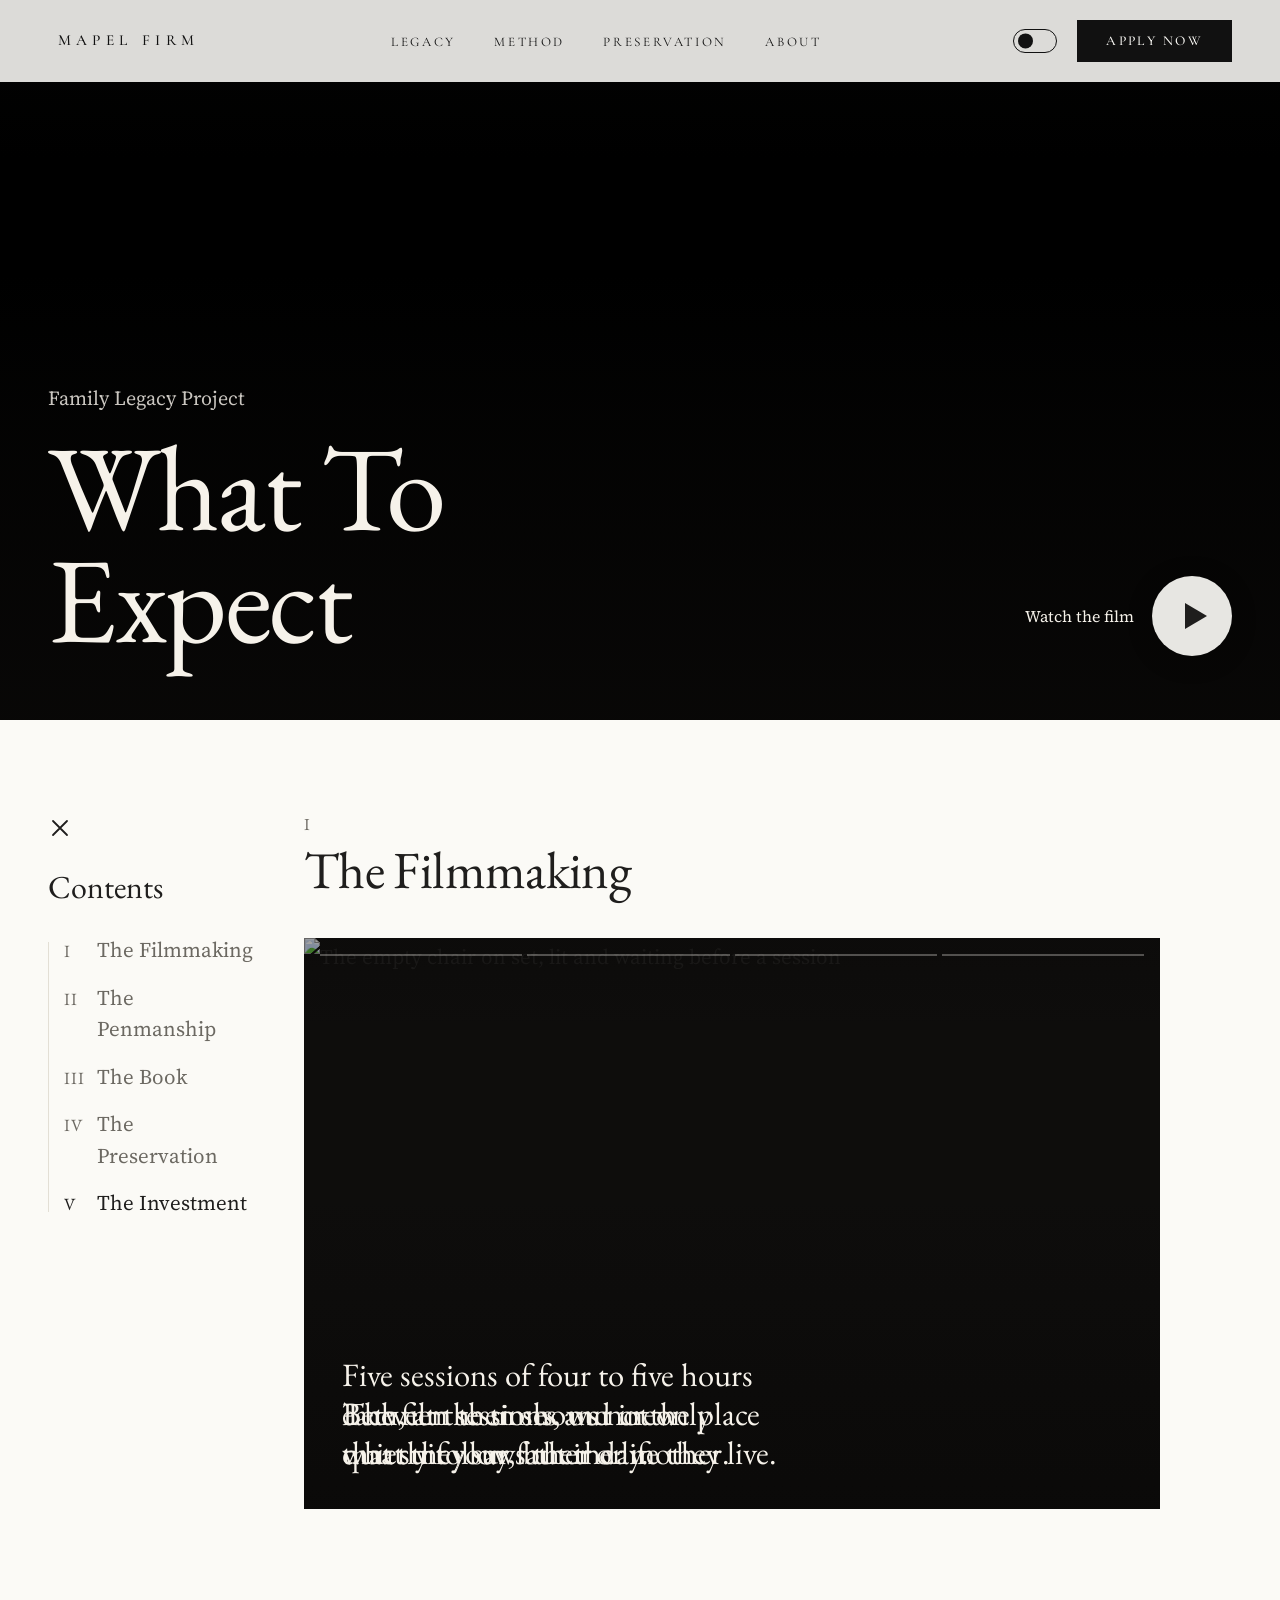
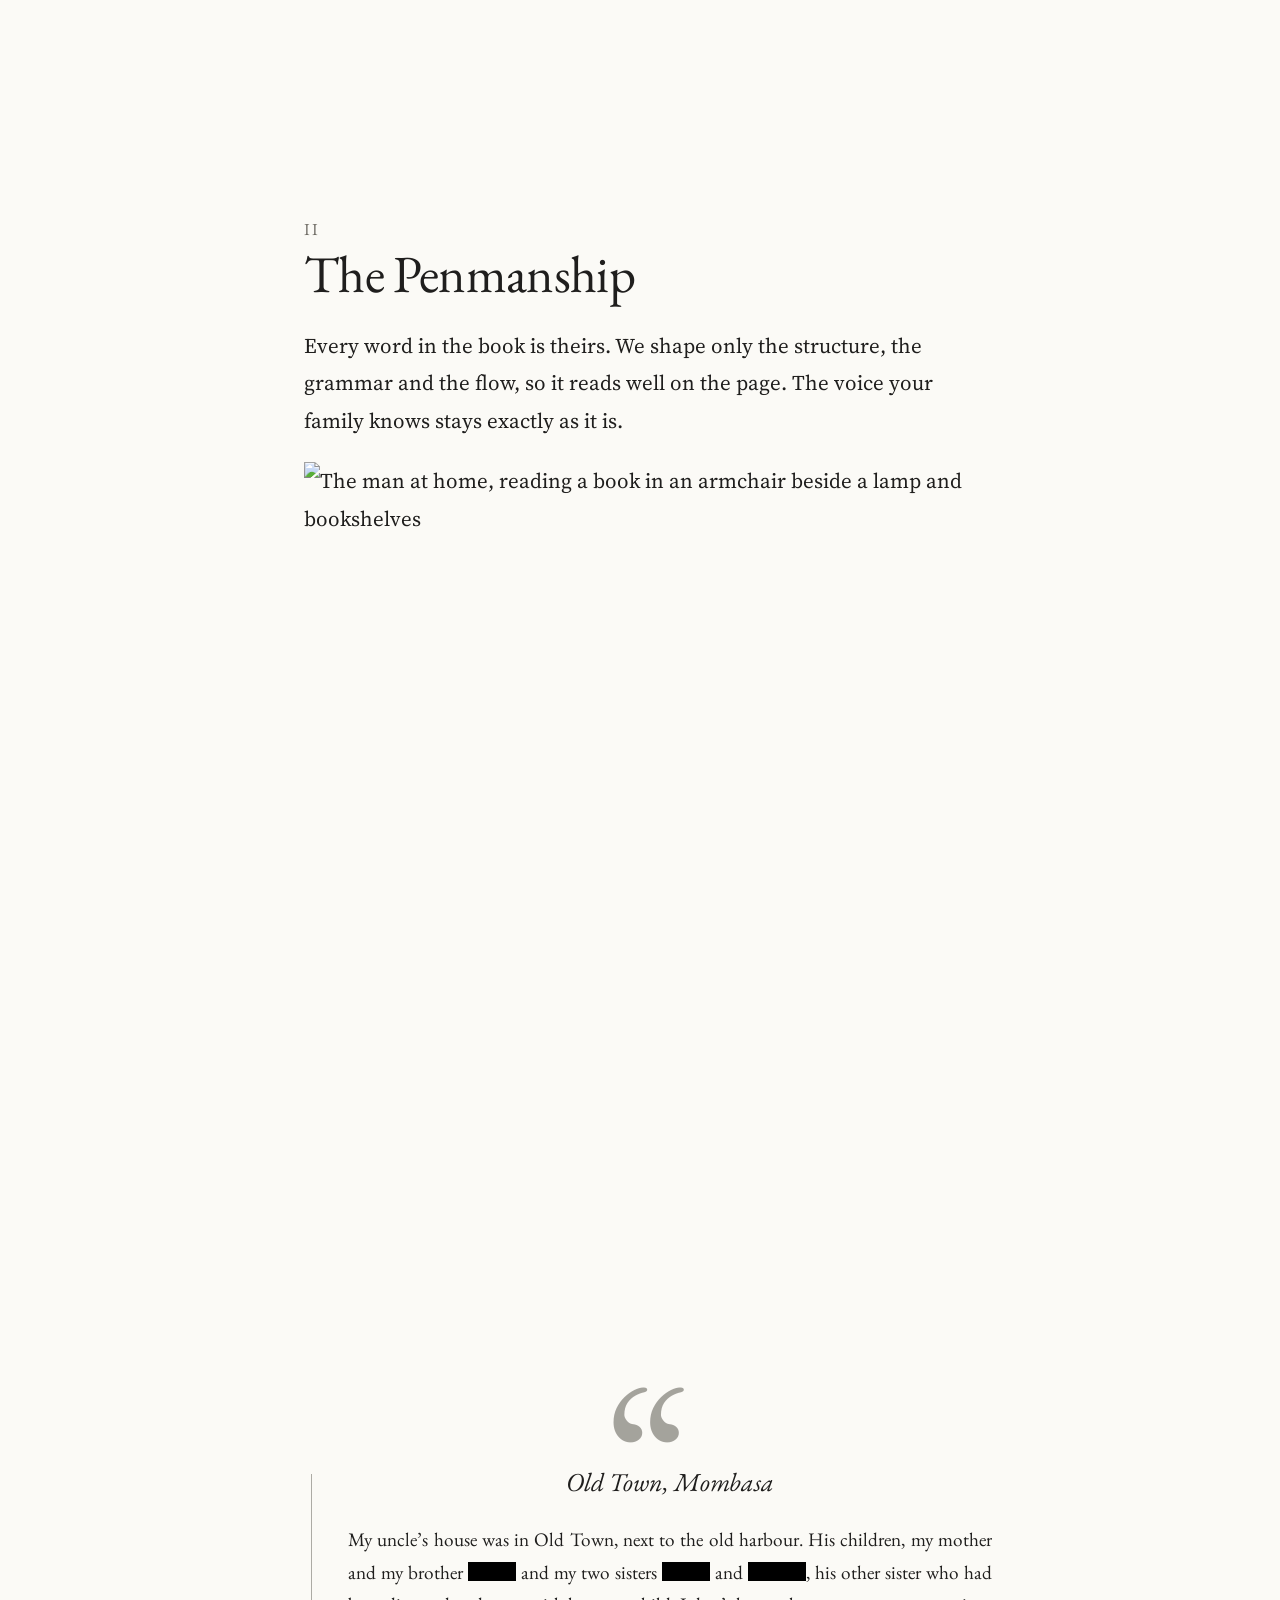
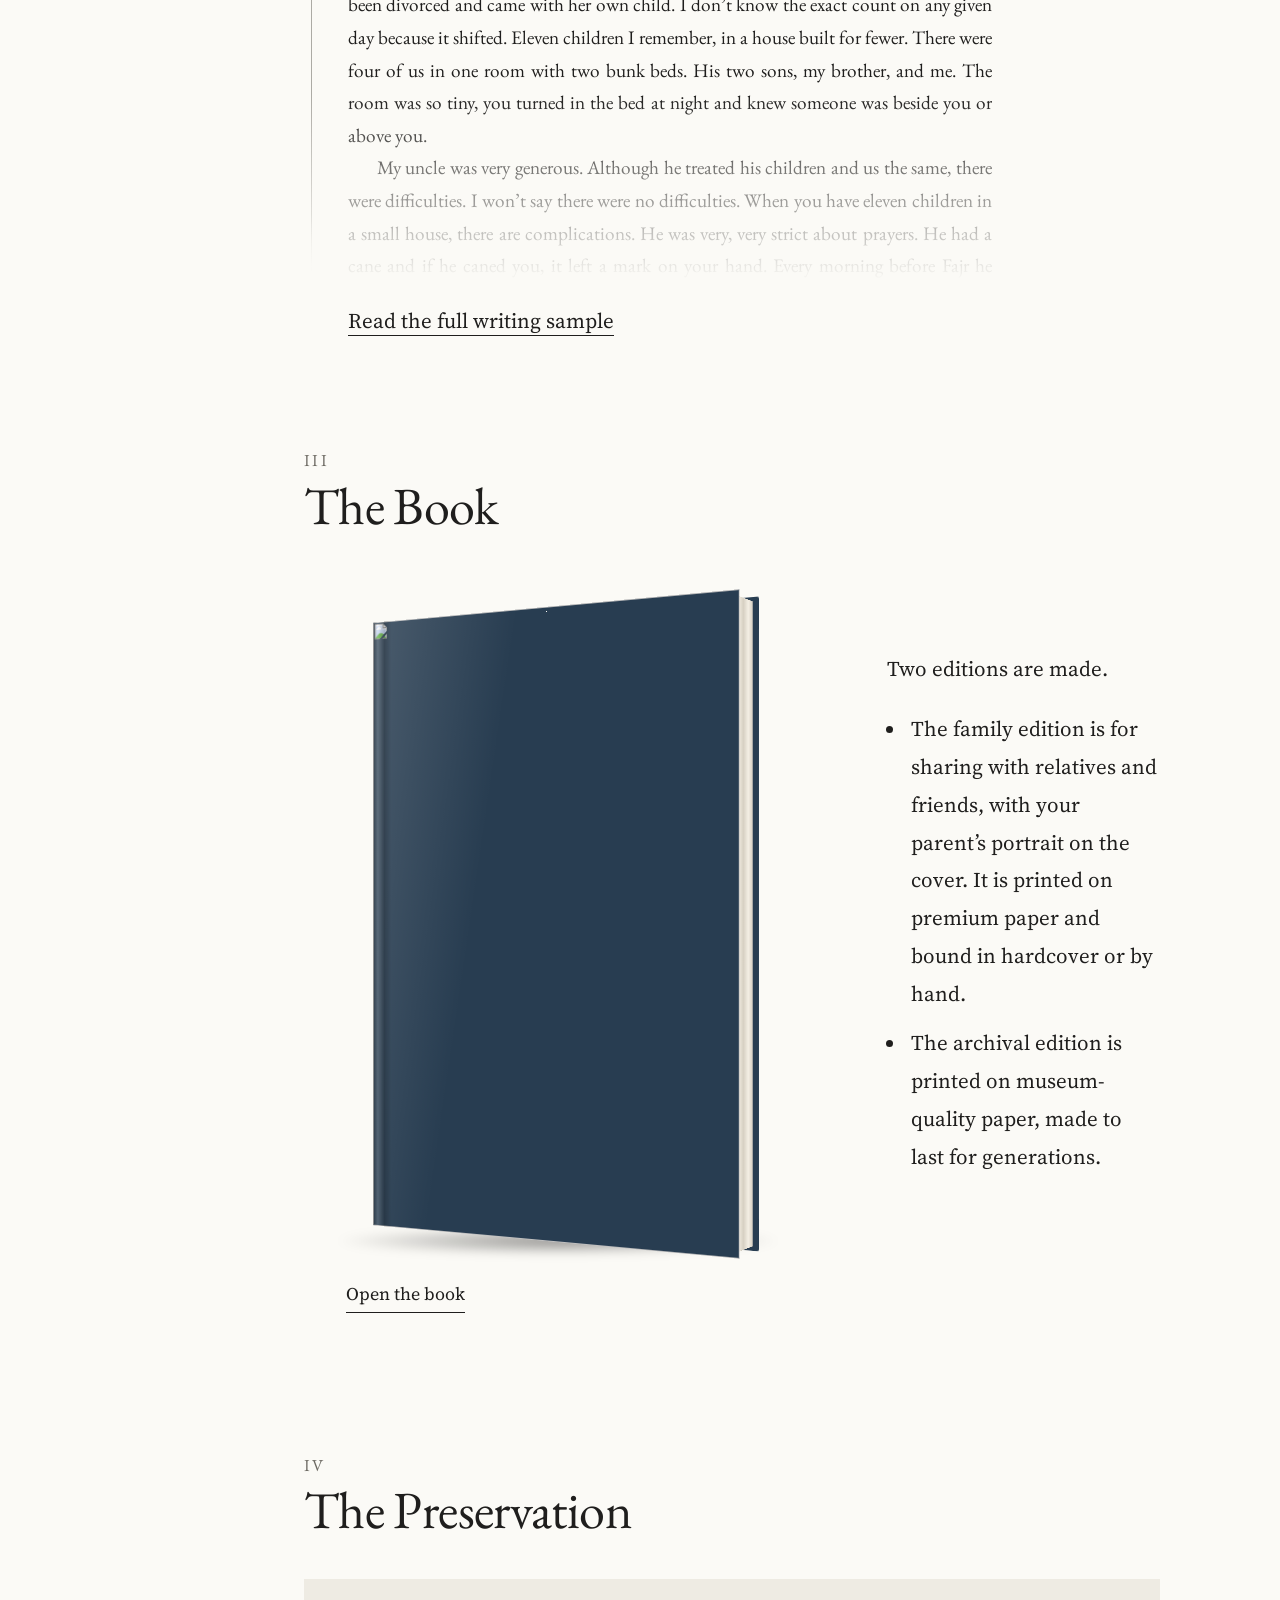
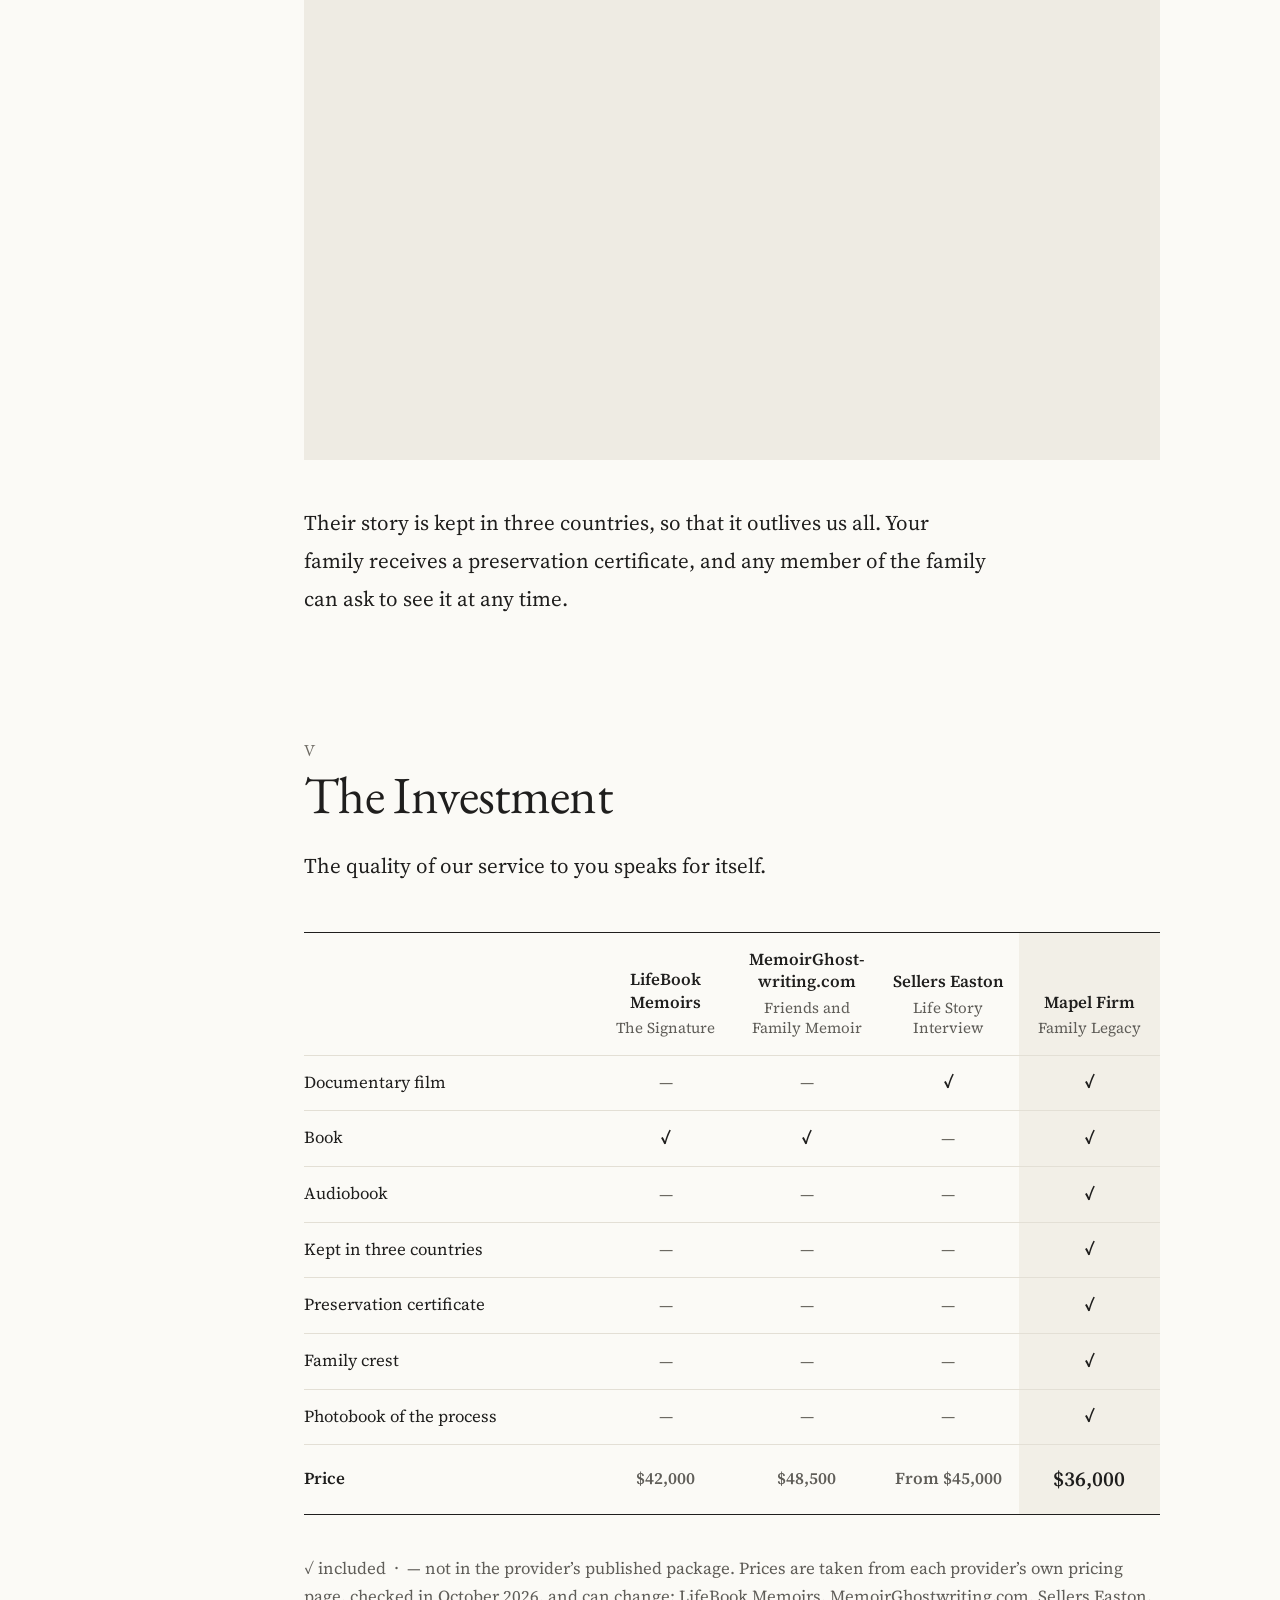
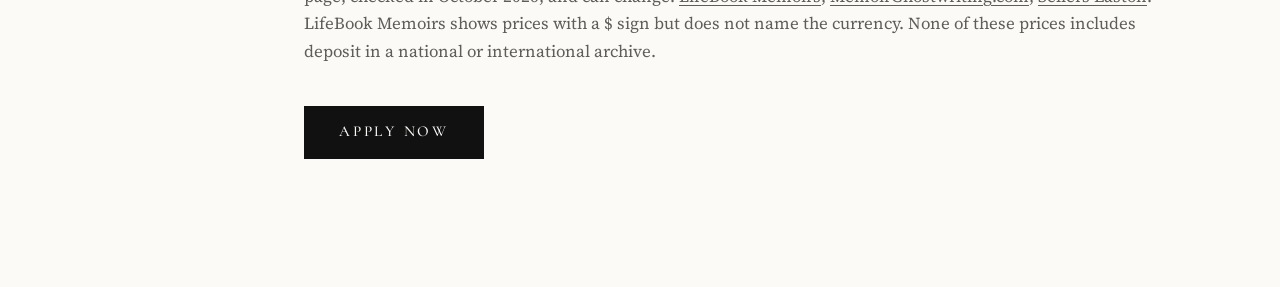
==== commit a4f24647: "Add a writing sample page to read by scrolling - New page (reading-block.html, preview writing-sampl" ====
--- a/index.html
+++ b/index.html
@@ -15,6 +15,10 @@
      Paste this entire file into a Custom Code / Custom HTML element.
      The matching CSS lives in styles.css — paste that into
      Page Settings → Custom CSS first.
+
+     This page links to the writing sample at /writing-sample
+     (reading-block.html). Change that path here if the page lives
+     elsewhere.
      ============================================================ -->
 
 <!-- Google Fonts (safe to leave here; GHL will dedupe if already loaded) -->
@@ -149,109 +153,17 @@
           <img src="https://assets.cdn.filesafe.space/O8TpO01I8Hm4a859zZMa/media/6accfea904c496731f32f3e5.png" alt="The man at home, reading a book in an armchair beside a lamp and bookshelves" width="941" height="1672" loading="lazy" decoding="async">
         </figure>
 
-        <!-- Sample pages from a book, one page at a time. Names are empty black boxes; the names are not in this file. -->
-        <div class="lc-book lc-carousel" id="penmanship-pages" aria-roledescription="carousel" aria-label="Sample pages from a book">
+        <!-- The opening of the writing sample. The whole sample is on its own page, read by scrolling.
+             Names are empty black boxes; the names are not in this file. -->
+        <div class="lc-book lc-book-flow lc-book-excerpt" id="penmanship-pages">
           <p class="lc-book-quote" aria-hidden="true">&ldquo;</p>
           <div class="lc-book-viewport">
-            <div class="lc-carousel-track lc-book-track" tabindex="0">
-              <div class="lc-book-page">
-                <h3>Old Town, Mombasa</h3>
-                <p class="lc-cont">My uncle&rsquo;s house was in Old Town, next to the old harbour. His children, my mother and my brother <span class="lc-redacted" role="img" style="width:2.5em" aria-label="Redacted"></span> and my two sisters <span class="lc-redacted" role="img" style="width:2.5em" aria-label="Redacted"></span> and <span class="lc-redacted" role="img" style="width:3.0em" aria-label="Redacted"></span>, his other sister who had been divorced and came with her own child. I don&rsquo;t know the exact count on any given day because it shifted. Eleven children I remember, in a house built for fewer. There were four of us in one room with two bunk beds. His two sons, my brother, and me. The room was so tiny, you turned in the bed at night and knew someone was beside you or above you.</p>
-                <p>My uncle was very generous. Although he treated his children and us the same, there were difficulties. I won&rsquo;t say there were no difficulties. When you have eleven children in a small house, there are complications. He was very, very strict about prayers. He had a cane and if he caned you, it left a mark on your hand. Every morning before Fajr he would walk through and call our names. He would pass again on his way to the mosque and call them a second time. If you were not up, the next thing was kiboko. That is how he made sure we prayed. And he instilled in me the religious values I have carried my whole life.</p>
-                <p>After he disciplined you, he would give you chocolate. That one bar of chocolate would be shared among eight children. You took your portion and you were grateful. When you have grown up sharing one piece of chocolate eight ways, you carry that with you. You know what it means to take your small piece and be satisfied. That is something you cannot learn any other way.</p>
-                <p>My mother had nothing except her will to fight and she fought for us. When the doctor prescribed a tablet, she would take half. She would split it with her fingers and take one half and save the other for later. The whole tablet cost more than she could spend in one day.</p>
-                <p>I was admitted to Kaloleni Primary School at around the age of six, not long after we came back from Somalia. In those days there was no nursery, no kindergarten, nothing before Standard One. You reached the right age and you started school.</p>
-                <p>The school fees at Kaloleni were eleven shillings for primary, thirty-two or thirty-three for secondary. The fee was okay. What was not okay was everything around the fee. I left the house at quarter to seven every morning and walked from Old Town all the way to Kaloleni.</p>
-                <p class="lc-book-folio">1</p>
-              </div>
-              <div class="lc-book-page">
-                <p class="lc-book-running"><span class="lc-redacted" role="img" style="width:4em" aria-label="Redacted"></span></p>
-                <p class="lc-cont">Some days I would not come home for lunch because the distance was too much. On those days my mother came to school herself with whatever she had brought, and she would sit there and make sure I ate.</p>
-                <p>A penny in the morning. Five cents in the afternoon. At that time a penny bought you a bowl of potatoes and crisps from the small vendors near school. Bread was sixty cents a kilo and meat was one shilling fifty. From the age of four until I became a partner at <span class="lc-redacted" role="img" style="width:4.3em" aria-label="Redacted"></span> and Company, life was very, very tough. I don&rsquo;t pray for anybody to live a life like that. But it was my life. And the living of it instilled things in me that nothing else could have put there.</p>
-                <p>There was a teacher at Kaloleni called Mr. <span class="lc-redacted" role="img" style="width:6.6em" aria-label="Redacted"></span>. He was a Goan man. My mother went to him when I was in Standard Seven. She spoke to him and told him that I was her only son and she depended on me. Hearing those words from my mother made Mr. <span class="lc-redacted" role="img" style="width:3.9em" aria-label="Redacted"></span> feel pity for her. From that day he made sure I studied. He checked on me, he followed up, he kept the teachers paying attention to me. He took on something that no school structure required of him.</p>
-                <p>I was a very, very naughty child. Super naughty. My mother always believed my brother would do everything because he was calm and steady. I was neither calm nor steady about anything. As it turned out, she was right about the child I was, but wrong about what it meant. I have found that, more often than not, the naughty and rebellious child becomes the one who builds something in life. The calm child studies, becomes a doctor or an engineer, gets a good job and follows the system. The rebellious child looks at the system and wants to change it. Sometimes, the qualities that make a child difficult to manage are the same qualities that later make him willing to take risks, challenge what exists and build something of his own.</p>
-                <p>One afternoon coming from school I passed a man carrying his tray of mandazis on his head. I knocked it down. The tray, the mandazis, everything fell on the ground. He got angry and we fought, right there in the road. In our community at that time, any elder in the street had authority over you. If you misbehaved in front of someone your father&rsquo;s age, they dealt with you on the spot. And if you were foolish enough to go home afterward and report what had happened, your parents would beat you a second time for whatever you had done to deserve the first.</p>
-                <p>The child who told his mother a stranger had slapped him was confessing to a crime. Every adult in the street was responsible for every child in the street. Children belonged to the whole community, not just to their own households. That was not a rule that was written down anywhere. It was simply how the community understood itself.</p>
-                <p>We swam at Fort Jesus, in the channel off the old fortifications. My mother absolutely forbade it. Her method for catching us was simple. She would take your arm and lick the skin. If she tasted salt, she would smear soap on your face and scold you. She did not beat me</p>
-                <p class="lc-book-folio">2</p>
-              </div>
-              <div class="lc-book-page">
-                <p class="lc-book-running">Fatherless</p>
-                <p class="lc-cont">for it because I was grown enough by then. But the scolding was its own thing. I went back every time. The sea was there and we were young.</p>
-                <p>School ran from eight to twelve, then one-thirty to four. After four we played cricket with a tennis ball in whatever open space we could find. We rolled toy wheels made from bicycle spokes through the streets of Old Town, steering them with a wire hook. We invented what we needed. Nothing was provided but life was easy in that way. We didn&rsquo;t have money. But we had mother nature, friendships and we were creative.</p>
-                <p>One afternoon the tennis ball rolled into a gap below the level of the street, between old buildings. I climbed down to get it. Above me a heavy steel boulder slipped. Someone shouted my name and I moved on instinct. The boulder passed directly over the place where I had been standing. It struck the boy below me and broke his leg. I climbed back up with the ball in my hand, breathing heavily and still trying to understand what had happened.</p>
-                <p>I have thought about that afternoon many times since. A heart attack came later. Then there was the ship off Mogadishu with 1,257 people aboard. Later still, there was the hospital in Dubai, when the oxygen failed on the monitor. But Old Town and the cricket ball came first. That was the first time I survived something that could have killed me.</p>
-                <p>I started smoking at Kaloleni, in Standard Seven. We kept a packet of cigarettes and a matchbox hidden in a hollow in a tree near the school. During break we would go to the tree and smoke. It was a trend among men at that time. You were considered a mature man if you smoked. So, everybody smoked and nobody told us it was dangerous.</p>
-                <p>One evening my uncle sent me to buy cigarettes for him. Walking home in the dark with the packet, I lit one for myself. Then I saw him coming toward me on the road. I pushed the lit cigarette into my trouser pocket. It burned through the fabric and into my thigh. I held myself completely still as it burned me. That was my only option at that time because the alternative was revealing what I had been doing to a man who still had the cane. I still carry the cigarette burn mark on my thigh.</p>
-                <p>Our community in those years was not kind to poverty. My mother was a widow in her brother&rsquo;s house with four children and nothing of her own. The community treated her accordingly. They looked through her. When you have nothing, people are very busy. They do not have time for you. When I became prosperous it changed. Quickly, and completely, all of a sudden people had time. They sent salaams. They asked after her health. They gave her regards to pass to her son.</p>
-                <p>My mother received all of it and said nothing impolite. But someone asked her one day how she passed on all these regards that were now coming through her. She said:</p>
-                <blockquote>&ldquo;When I go home, I will tell the safe, so-and-so has given you regards. Because I am the same lady you used to ignore.&rdquo;</blockquote>
-                <p class="lc-book-folio">3</p>
-              </div>
-              <div class="lc-book-page">
-                <p class="lc-book-running"><span class="lc-redacted" role="img" style="width:4em" aria-label="Redacted"></span></p>
-                <p>In other words, she passed their regards to the money in the safe in my house. She knew that was what their regards were for. That was <span class="lc-redacted" role="img" style="width:4.3em" aria-label="Redacted"></span>. She chose her words carefully, but she never became bitter about how they had treated her.</p>
-                <p>I sat the Standard Eight examinations and the results gave me a choice. Three secondary schools. Technical High School, Allidina Visram, MIOME — the Mombasa Institute of Muslim Education. Allidina was the best school at that time and my marks had earned it.</p>
-                <p>I walked to school every morning at quarter to seven. I had managed on a penny and five cents a day. I had gotten into fights at the roadside. I had taken a burning cigarette into my pocket rather than be seen by my uncle. And I had passed. My mother had stood before <span class="lc-redacted" role="img" style="width:6.6em" aria-label="Redacted"></span> and told him I was her only son and she depended on me. She said it because it was true and because it was the only resource she had. She was building my education one conversation at a time. One half-tablet at a time. Because the money was not there to build it any other way. I did not disappoint her. I have tried, across everything that came after, not to.</p>
-                <h3>Allidina and London</h3>
-                <p class="lc-cont">Allidina was the best school in Mombasa at the time. The teachers in those days were expatriates. The principal was Mr. <span class="lc-redacted" role="img" style="width:2.5em" aria-label="Redacted"></span> and when he retired, Mr. <span class="lc-redacted" role="img" style="width:3.4em" aria-label="Redacted"></span> took over. We joined secondary school when we were teanagers and by the time we reached Form Six, we looked like full grown men. When the Form One students arrived, we looked at them and saw small children.</p>
-                <p>I borrowed books throughout my secondary school because my mother could not afford to buy them. I always returned them carefully as they were not mine to damage. Maths was easy for me. It had always been easy. Even now, at this age, I am good with numbers. I can look at a calculation, a quotation, a column of figures, and know before I have finished reading it that something is wrong. I send it back and say, &ldquo;Go and check this. Something is wrong here.&rdquo; That instinct started when I was young and stayed with me. Physics was different. Science had defeated me throughout my primary school. I never found my way into it. English was fine. Biology was fine. But Physics was where I struggled.</p>
-                <p>We were also extremely naughty at Allidina. During break, we would go to an Arab shop near the school. That was where the smoking happened. I had started at Kaloleni with a packet hidden in a tree. By the time I reached Allidina, the habit was firmly established.</p>
-                <p>There was a boy in our group called <span class="lc-redacted" role="img" style="width:3.9em" aria-label="Redacted"></span> who had a reputation for being the most mischievous. A real troublemaker. One day the teacher called <span class="lc-redacted" role="img" style="width:2.1em" aria-label="Redacted"></span> and frisked him, reaching into <span class="lc-redacted" role="img" style="width:2.1em" aria-label="Redacted"></span>&rsquo;s short pants pocket to look for cigarettes or a matchbox. The teacher&rsquo;s hand went in and came out empty on the other side. <span class="lc-redacted" role="img" style="width:2.1em" aria-label="Redacted"></span> had cut the bottom of his school shorts</p>
-                <p class="lc-book-folio">4</p>
-              </div>
-              <div class="lc-book-page">
-                <p class="lc-book-running">Fatherless</p>
-                <p class="lc-cont">pocket open. Clean hands, no evidence. <span class="lc-redacted" role="img" style="width:2.1em" aria-label="Redacted"></span> went on to represent East Africa in cricket, one of the best they ever produced.</p>
-                <p>When I was in Form Two, I came to school one day and found a new sports teacher had been posted to Allidina. His name was <span class="lc-redacted" role="img" style="width:6.6em" aria-label="Redacted"></span>. The same man. The Goan teacher from Kaloleni Primary School. Of all the schools in Mombasa the transfer order might have sent him to, he had been sent to mine. And just as he had done at Kaloleni, he started watching over me again. He kept the teachers paying attention to me. He made sure I did not fall behind. I have never found a satisfying explanation for that except that it was all by destiny.</p>
-                <p>When the Form Four results came, my uncle did not believe them. I had not studied particularly hard. I sat the examinations and wrote what I knew. The marks came back as first-grade marks, but the certificate showed a second grade. This was because there was a rule at the time. If you had a credit in English rather than a distinction, you could not receive a first grade, regardless of how well you had done in the other subjects. My English was a credit so the certificate showed a second grade.</p>
-                <p>Of all the marks I scored in each subject, the Gujarati result remains a mystery to me. I could neither speak Gujarati nor write it. It was not a language I used in daily life. I sat the examination and came back with a distinction. My own feeling was that the examiner must have been a British expatriate, someone who could mark the paper for structure and form without knowing the language himself. If someone who truly knew Gujarati had read my answers, there was no way I would have received a distinction.</p>
-                <p>My uncle had promised that if I passed, he would send me to do my higher education in the United Kingdom. He was a perfect gentleman, the results were in front of him, and he kept his word. Around the same time, two of my friends joined the Kenya Air Force. One was <span class="lc-redacted" role="img" style="width:6.2em" aria-label="Redacted"></span>. <span class="lc-redacted" role="img" style="width:3.0em" aria-label="Redacted"></span> went on to hold a senior position in the Air Force before he retired. We had talked about joining together and it was a serious consideration at the time. But my uncle had made his promise, and I had already made a promise to myself that I wanted London.</p>
-                <p>I had grown up watching aircraft, and the idea of aeronautical engineering had taken hold of me. A well-paying job meant security for my family, for my mother, my sisters and my brother. So when <span class="lc-redacted" role="img" style="width:3.0em" aria-label="Redacted"></span> and the others went one way, I went the other.</p>
-                <p>I was admitted to Loughborough College of Technology. In 1963, I left Mombasa. London at the time was a different place from the London we know now. When we arrived, some people thought we were coming from the jungle. They seemed to believe Africa meant animals everywhere and people living in the bush. That was the Africa they had read and heard about from their countrymen.</p>
-                <p>I had grown up in Mombasa. It was very beautiful in those days. A harbour city with centuries of trade linking it to India, Arabia and the East African coast. Monsoon winds had</p>
-                <p class="lc-book-folio">5</p>
-              </div>
-              <div class="lc-book-page">
-                <p class="lc-book-running"><span class="lc-redacted" role="img" style="width:4em" aria-label="Redacted"></span></p>
-                <p class="lc-cont">been carrying ships, merchants and languages into Mombasa for centuries. None of that was visible to the people who looked at us that way.</p>
-                <p>At Loughborough, my fees were being paid by three or four people from Kenya. Some contributed about £25 a month, others £31. My uncle had found them. They were people willing to sponsor a boy from Mombasa who had the marks and needed the opportunity to continue his education. For the first time, the future seemed to be opening up before me.</p>
-                <p>However, it wasn&rsquo;t long before my dream of becoming an aeronautical engineer came to an abrupt end. Six or eight months into my course, two of my sponsors withdrew their support. When the money stopped, so did the course. There was nothing my uncle could do, and there was surely nothing I could do. The opportunity that had brought me to Loughborough was simply no longer there and I had to accept it and move on. I dropped out of college. While my classmates attended lectures and learned about aeroplanes, I stayed in London and found whatever work I could.</p>
-                <p>I worked in a paint factory, mixing colours, carrying drums and breathing fumes all day in a building that smelled of paint from morning to night. It was the kind of work that left colors on your skin that washing could not fully remove. I worked as a waiter in a chain restaurant. You learned quickly what six pence looked like when a customer slid it across the table and felt generous about tipping it to you. In Mombasa, you could buy Kahawa, five cups for ten cents. But in London, things were different. Breakfast was bread and tea. One piece of meat and one potato for lunch.</p>
-                <p>On Sundays, I worked at a grocery called LA India. I handled deliveries, loaded food and took orders to people&rsquo;s houses around the neighbourhood. Sunday was my best payment of the week. I was staying in Forest Gate. On Saturdays and Sundays, east of the station, there was a bazaar street where people sold second-hand clothes. Shirts, jackets and trousers had been worn and washed so many times the labels had faded. Rael Brook and other brands were there at prices we could afford.</p>
-                <p>Three of us pooled £500 and bought a Mini Minor. Five hundred pounds represented months of paint factories, six-pence tips and Sunday deliveries. None of us could have bought the car alone. In order to decide who would use the car on a given day, we each wrote our name on a separate piece of paper, folded the three slips, mixed them up and drew one. Whoever picked his own name got the car for the day.</p>
-                <p>There was a racial integration organisation in London at the time. Although I am not completely certain of the name. I joined it and became active. It brought me together with people who were thinking about the same questions I was thinking about. What did it mean to be here? What future was available to us? When I looked at the situation honestly, the answer was not encouraging.</p>
-                <p class="lc-book-folio">6</p>
-              </div>
-              <div class="lc-book-page">
-                <p class="lc-book-running">Fatherless</p>
-                <p>When India became independent in 1947, Indians living in Kenya faced a choice. Those who did not take Indian or Pakistani citizenship became, under the British Nationality Act of 1948, Citizens of the United Kingdom and Colonies by Naturalization. They received full British passports. In 1954, my mother registered herself and all four of us children under the law. So I arrived in England holding a document which said, in its quiet official way, that I belonged there as much as anyone else.</p>
-                <p>But I held a Form Six certificate and nothing beyond it. With a Form Six certificate in England in those years, odd jobs were what was available. Without further qualifications, there was no other door. And the money for those qualifications had now disappeared. I had thought about the idea of building my life in the UK but after about two years of deep struggle, I decided to come back home. There was no future for me in London and nothing was keeping me there.</p>
-                <p>When I came back home, I joined my uncle&rsquo;s business. There was no other alternative. With my qualifications, I could not find better employment. My uncle put me on a salary of one or two hundred shillings a month. I was living hand to mouth and could barely afford anything. There were days when I had to beg people for cigarettes because I did not have the money to buy my own.</p>
-                <p>My mother was still in the same house. She was still poor and dependent. I was her hope, the son she had walked to school to bring food to, the boy Mr. <span class="lc-redacted" role="img" style="width:3.9em" aria-label="Redacted"></span> had watched over twice. I had gone to London to become an aeronautical engineer and came back with nothing but second-hand shirts from Forest Gate to show for.</p>
-                <p>I knew I had to become something. I did not yet know how. It was during this period of struggle, back in Mombasa and working for my uncle that I learned what had happened to my brother. He was visiting a relative whose garden was full of roses. He reached out and picked one. Someone from the house saw him and slapped him for taking it. When this incident happened, it turned the small spark of ambition I carried inside me into a burning determination. I said to myself,</p>
-                <blockquote>&ldquo;To hell with it! This is enough! I can&rsquo;t continue to live like this anymore.&rdquo;</blockquote>
-                <p>It was not about the slap but everything contained in it. What we were to those people. What they thought we would remain. My brother standing in that garden, the son of a widow, without a father and without a family name they respected. That was what they saw when they looked at him. Something settled in me then and never moved again.</p>
-                <p>Kenya had become independent in 1963. From inside the country, independence meant everything was being remade. The population was fourteen or fifteen million and life was manageable. There were no matatus yet. The matatu was still years away, its name eventually coming from the three pennies it once charged. The government was being built from the</p>
-                <p class="lc-book-folio">7</p>
-              </div>
-              <div class="lc-book-page">
-                <p class="lc-book-running"><span class="lc-redacted" role="img" style="width:4em" aria-label="Redacted"></span></p>
-                <p class="lc-cont">ground up. The people entering government were beginning their own careers. Licences were being issued. Trade was opening. There was room for someone willing to move quickly and take risks.</p>
-                <p>I had one advantage many Asians did not have. I was never afraid of Africans.. I had never lived separately from them in the way many people in our community had. Many Asians kept themselves apart. Some were nervous about independence. Some were uncertain whether there would still be a place for them in Kenya. I had grown up in Old Town with very little. I played cricket in those streets with anyone who wanted to play. I was used to mixing freely, talking to anyone and forming friendships across lines other people saw as barriers.</p>
-                <p>When independence came, my refusal to judge people by their race helped me build relationships that became the foundation of everything I built. I cultivated the relationships I had formed with people who were becoming important in the new Kenya. I never stopped knowing them and never did I look past someone because of what they were at the moment I met them. And they remembered me. That became my stepping stone.</p>
-                <p>Only much later, looking back at everything which followed, did I understand what the loss of the Loughborough fees had meant. If those sponsors had continued paying, I would have graduated and become an aeronautical engineer. I would have spent my life servicing aircraft for people who flew in them.</p>
-                <p>Instead, the door in England closed and another door opened. <span class="lc-redacted" role="img" style="width:8.4em" aria-label="Redacted"></span> the ships, the parliament, the glass plant. Each opportunity came because the previous path had ended. What felt like failure at the time turned out to be a blessing in disguise. Years later, my business partner <span class="lc-redacted" role="img" style="width:3.4em" aria-label="Redacted"></span> bought the very same house where <span class="lc-redacted" role="img" style="width:2.5em" aria-label="Redacted"></span> had once plucked a rose and been slapped for it.</p>
-                <p class="lc-book-folio">8</p>
-              </div>
-            </div>
-          </div>
-          <div class="lc-carousel-controls">
-            <button class="lc-carousel-arrow" type="button" data-dir="-1" aria-label="Previous page">&#8592; <span>Swipe left</span></button>
-            <span class="lc-carousel-count" aria-live="polite"></span>
-            <button class="lc-carousel-arrow" type="button" data-dir="1" aria-label="Next page"><span>Swipe right</span> &#8594;</button>
+              <h3 class="lc-read-chapter">Old Town, Mombasa</h3>
+              <p class="lc-cont">My uncle&rsquo;s house was in Old Town, next to the old harbour. His children, my mother and my brother <span class="lc-redacted" role="img" style="width:2.5em" aria-label="Redacted"></span> and my two sisters <span class="lc-redacted" role="img" style="width:2.5em" aria-label="Redacted"></span> and <span class="lc-redacted" role="img" style="width:3.0em" aria-label="Redacted"></span>, his other sister who had been divorced and came with her own child. I don&rsquo;t know the exact count on any given day because it shifted. Eleven children I remember, in a house built for fewer. There were four of us in one room with two bunk beds. His two sons, my brother, and me. The room was so tiny, you turned in the bed at night and knew someone was beside you or above you.</p>
+              <p>My uncle was very generous. Although he treated his children and us the same, there were difficulties. I won&rsquo;t say there were no difficulties. When you have eleven children in a small house, there are complications. He was very, very strict about prayers. He had a cane and if he caned you, it left a mark on your hand. Every morning before Fajr he would walk through and call our names. He would pass again on his way to the mosque and call them a second time. If you were not up, the next thing was kiboko. That is how he made sure we prayed. And he instilled in me the religious values I have carried my whole life.</p>
           </div>
         </div>
+        <p class="lc-read-more"><a href="writing-sample.html">Read the full writing sample</a></p>
       </section>
 
       <!-- 3. THE BOOK, as a hardcover you can turn and open -->
@@ -289,7 +201,7 @@
           </div>
           <p class="lc-b3d-actions">
             <button class="lc-b3d-toggle" type="button" aria-expanded="false">Open the book</button>
-            <a class="lc-b3d-read" href="#penmanship-pages" hidden>Read a few of its pages</a>
+            <a class="lc-b3d-read" href="writing-sample.html" hidden>Read a few of its pages</a>
           </p>
         </div>
       </section>
@@ -817,7 +729,8 @@
 
     if (read) {
       read.addEventListener('click', function (e) {
-        var target = document.getElementById(read.getAttribute('href').slice(1));
+        var href = read.getAttribute('href');
+        var target = href.charAt(0) === '#' && document.getElementById(href.slice(1));
         if (!target) return;
         e.preventDefault();
         var offset = (nav ? nav.offsetHeight : 0) + 24;
--- a/styles.css
+++ b/styles.css
@@ -609,7 +609,8 @@
 /* ── BOOK PAGES (Penmanship) ──
    One page at a time: swipe, scroll sideways or use the arrows to turn it.
    The faint rule on the left marks where the website text ends and the book begins. */
-.lc-book.lc-carousel {
+.lc-book.lc-carousel,
+.lc-book.lc-book-flow {
     margin: 3rem 0 1rem;
     font-family: 'EB Garamond', Garamond, 'Times New Roman', serif;
     font-size: clamp(1.05rem, .4vw + .95rem, 1.2rem);
@@ -1679,6 +1680,130 @@
     line-height: 1;
 }
 
+/* ── THE PENMANSHIP EXCERPT ──
+   The opening of the sample fades out and leads to its own page. */
+.lc-book-excerpt .lc-book-viewport {
+    max-height: 26rem;
+    overflow: hidden;
+    -webkit-mask-image: linear-gradient(to bottom, #000 55%, transparent);
+    mask-image: linear-gradient(to bottom, #000 55%, transparent);
+}
+
+.lc-section .lc-read-more {
+    margin: 1.25rem 0 0;
+    padding-left: clamp(1.5rem, 3.5vw, 2.75rem);
+}
+
+.lc-page .lc-read-more a {
+    color: var(--lc-text);
+    text-decoration: none;
+    border-bottom: 1px solid currentColor;
+}
+
+/* ── THE WRITING SAMPLE PAGE ──
+   A second page: the whole sample in one column, read by scrolling. */
+.lc-read-page .lc-layout {
+    padding-top: 9rem;
+}
+
+/* A hairline under the nav that fills as the reader moves through the text */
+.lc-read-progress {
+    position: fixed;
+    z-index: 99;
+    top: 0;
+    left: 0;
+    right: 0;
+    height: 2px;
+    background: transparent;
+    pointer-events: none;
+}
+
+.lc-read-progress span {
+    display: block;
+    height: 100%;
+    background: var(--lc-text);
+    transform: scaleX(var(--lc-progress, 0));
+    transform-origin: left;
+}
+
+.lc-page .lc-read-back,
+.lc-page .lc-read-back-end {
+    color: var(--lc-muted);
+    font-size: .85em;
+    text-decoration: none;
+    border-bottom: 1px solid var(--lc-line);
+    transition: color .2s ease, border-color .2s ease;
+}
+
+.lc-page .lc-read-back {
+    display: inline-block;
+    margin: 0 0 2.5rem;
+}
+
+.lc-page .lc-read-back:hover,
+.lc-page .lc-read-back-end:hover {
+    color: var(--lc-text);
+    border-color: currentColor;
+}
+
+.lc-read-title {
+    font-size: clamp(2.8rem, 4vw + 1.2rem, 5rem);
+}
+
+.lc-page .lc-read-intro {
+    max-width: 34rem;
+    margin: 0 0 3.5rem;
+    line-height: 1.7;
+}
+
+/* The text keeps a printed book's measure */
+.lc-book-flow {
+    max-width: 38rem;
+}
+
+.lc-book-flow .lc-book-viewport {
+    padding-bottom: .5rem;
+}
+
+.lc-book .lc-read-chapter {
+    margin: 3.5rem 0 1.5rem;
+    font-family: 'EB Garamond', Garamond, 'Times New Roman', serif;
+    font-size: 1.35em;
+    font-style: italic;
+    font-weight: 400;
+    line-height: 1.3;
+    text-align: center;
+    scroll-margin-top: 7rem;
+}
+
+.lc-book .lc-book-viewport > .lc-read-chapter:first-child {
+    margin-top: 0;
+}
+
+.lc-read-end {
+    max-width: 34rem;
+    margin: 5rem 0 8rem;
+    padding-top: 2.5rem;
+    border-top: 1px solid var(--lc-line);
+}
+
+.lc-read-end > p:first-child {
+    margin: 0 0 2rem;
+    color: var(--lc-muted);
+}
+
+.lc-read-actions {
+    display: flex;
+    flex-wrap: wrap;
+    align-items: center;
+    gap: 1.5rem 2rem;
+    margin: 0;
+}
+
+.lc-read-actions .lc-apply {
+    margin: 0;
+}
+
 /* ============================================================
    RESPONSIVE
    ============================================================ */
